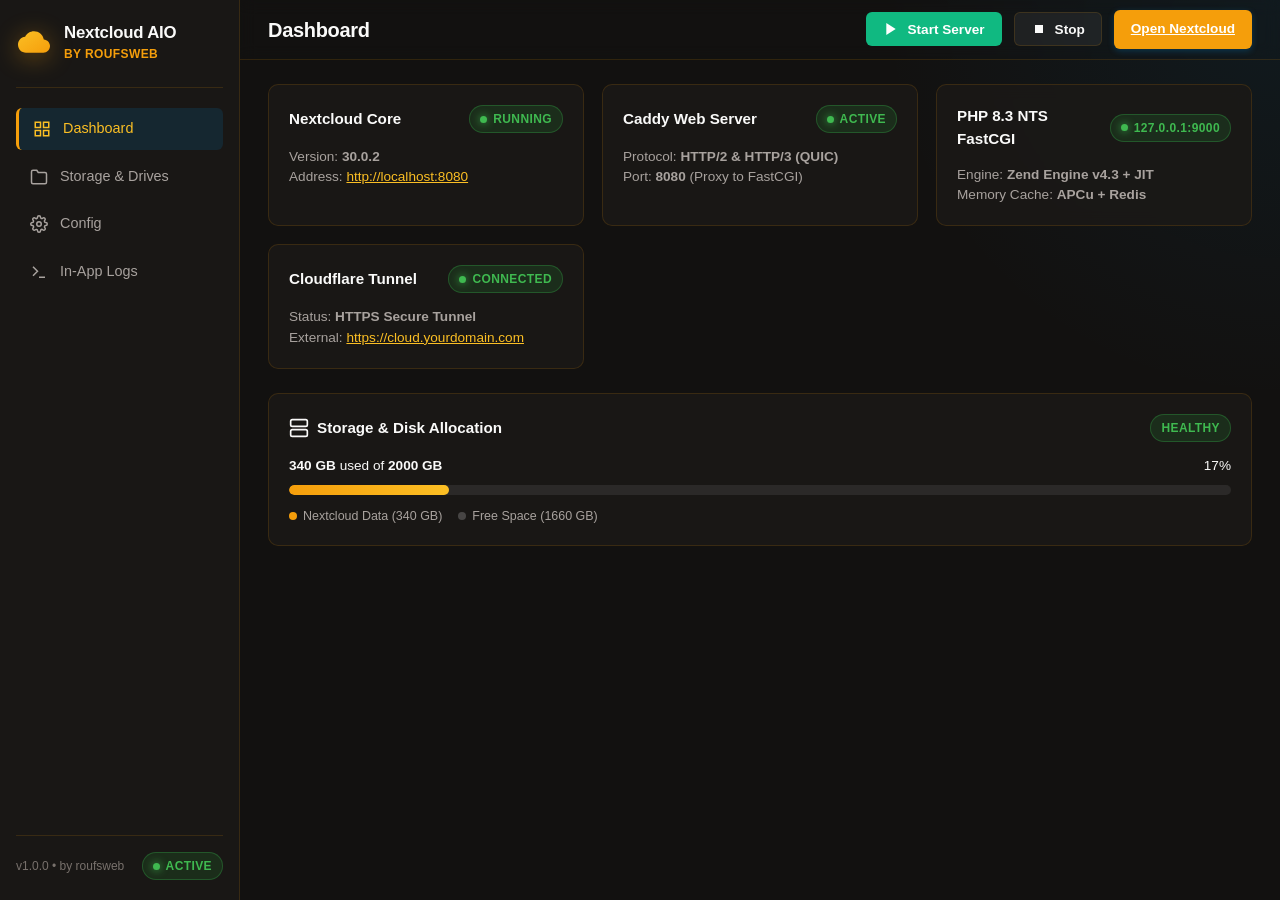
==== ui/index.html @ 02281dc7 "feat(ui): implement warm amber theme, pure cloud splash with 'by roufsweb' branding, and streamlined" ====
<!DOCTYPE html>
<html lang="en">
<head>
  <meta charset="UTF-8">
  <meta name="viewport" content="width=device-width, initial-scale=1.0">
  <title>Nextcloud Server for Windows (All-In-One)</title>
  <link rel="stylesheet" href="css/app.css">
  <link rel="stylesheet" href="css/components.css">
</head>
<body>
  <div class="app-layout">
    <!-- Sidebar Navigation -->
    <aside class="sidebar">
      <div class="brand">
        <div class="brand-icon">
          <svg viewBox="0 0 24 24" fill="none" style="width:32px; height:32px;">
            <defs>
              <linearGradient id="brandCloudGrad" x1="0%" y1="0%" x2="100%" y2="100%">
                <stop offset="0%" stop-color="#fbbf24" />
                <stop offset="100%" stop-color="#f59e0b" />
              </linearGradient>
            </defs>
            <path d="M19.35 10.04C18.67 6.59 15.64 4 12 4 9.11 4 6.6 5.64 5.35 8.04 2.34 8.36 0 10.91 0 14c0 3.31 2.69 6 6 6h13c2.76 0 5-2.24 5-5 0-2.64-2.05-4.78-4.65-4.96z" fill="url(#brandCloudGrad)"/>
          </svg>
        </div>
        <div>
          <div class="brand-title">Nextcloud AIO</div>
          <div class="brand-subtitle" style="font-size:0.75rem; color:var(--accent-amber); font-weight:600; letter-spacing:0.4px;">by roufsweb</div>
        </div>
      </div>

      <ul class="nav-menu">
        <li>
          <a href="#" class="nav-item active" data-view="view-dashboard">
            <svg viewBox="0 0 24 24"><rect x="3" y="3" width="7" height="7"></rect><rect x="14" y="3" width="7" height="7"></rect><rect x="14" y="14" width="7" height="7"></rect><rect x="3" y="14" width="7" height="7"></rect></svg>
            <span>Dashboard</span>
          </a>
        </li>
        <li>
          <a href="#" class="nav-item" data-view="view-storage">
            <svg viewBox="0 0 24 24"><path d="M22 19a2 2 0 0 1-2 2H4a2 2 0 0 1-2-2V5a2 2 0 0 1 2-2h5l2 3h9a2 2 0 0 1 2 2z"></path></svg>
            <span>Storage & Drives</span>
          </a>
        </li>
        <li>
          <a href="#" class="nav-item" data-view="view-config">
            <svg viewBox="0 0 24 24" fill="none" stroke="currentColor" stroke-width="2"><circle cx="12" cy="12" r="3"></circle><path d="M19.4 15a1.65 1.65 0 0 0 .33 1.82l.06.06a2 2 0 0 1 0 2.83 2 2 0 0 1-2.83 0l-.06-.06a1.65 1.65 0 0 0-1.82-.33 1.65 1.65 0 0 0-1 1.51V21a2 2 0 0 1-2 2 2 2 0 0 1-2-2v-.09A1.65 1.65 0 0 0 9 19.4a1.65 1.65 0 0 0-1.82.33l-.06.06a2 2 0 0 1-2.83 0 2 2 0 0 1 0-2.83l.06-.06a1.65 1.65 0 0 0 .33-1.82 1.65 1.65 0 0 0-1.51-1H3a2 2 0 0 1-2-2 2 2 0 0 1 2-2h.09A1.65 1.65 0 0 0 4.6 9a1.65 1.65 0 0 0-.33-1.82l-.06-.06a2 2 0 0 1 0-2.83 2 2 0 0 1 2.83 0l.06.06a1.65 1.65 0 0 0 1.82.33H9a1.65 1.65 0 0 0 1-1.51V3a2 2 0 0 1 2-2 2 2 0 0 1 2 2v.09a1.65 1.65 0 0 0 1 1.51 1.65 1.65 0 0 0 1.82-.33l.06-.06a2 2 0 0 1 2.83 0 2 2 0 0 1 0 2.83l-.06.06a1.65 1.65 0 0 0-.33 1.82V9a1.65 1.65 0 0 0 1.51 1H21a2 2 0 0 1 2 2 2 2 0 0 1-2 2h-.09a1.65 1.65 0 0 0-1.51 1z"></path></svg>
            <span>Config</span>
          </a>
        </li>
        <li>
          <a href="#" class="nav-item" data-view="view-logs">
            <svg viewBox="0 0 24 24"><polyline points="4 17 10 11 4 5"></polyline><line x1="12" y1="19" x2="20" y2="19"></line></svg>
            <span>In-App Logs</span>
          </a>
        </li>
      </ul>

      <div class="sidebar-footer">
        <span>v1.0.0 • by roufsweb</span>
        <span class="status-pill online"><span class="status-dot"></span> Active</span>
      </div>
    </aside>

    <!-- Main Content Area -->
    <main class="main-content">
      <!-- Top Bar -->
      <header class="top-bar">
        <h1 class="view-title" id="current-view-title">Dashboard</h1>
        <div class="top-actions">
          <button class="btn btn-success" id="btn-start-services">
            <svg width="16" height="16" viewBox="0 0 24 24" fill="currentColor"><polygon points="5 3 19 12 5 21 5 3"></polygon></svg>
            Start Server
          </button>
          <button class="btn btn-secondary" id="btn-stop-services">
            <svg width="16" height="16" viewBox="0 0 24 24" fill="currentColor"><rect x="6" y="6" width="12" height="12"></rect></svg>
            Stop
          </button>
          <a href="http://localhost:8080" target="_blank" class="btn btn-primary">
            Open Nextcloud
          </a>
        </div>
      </header>

      <!-- View: Dashboard -->
      <section class="tab-content active" id="view-dashboard">
        <div class="grid-cards">
          <!-- Nextcloud Core -->
          <div class="card">
            <div class="card-header">
              <div class="card-title">Nextcloud Core</div>
              <span class="status-pill online"><span class="status-dot"></span> Running</span>
            </div>
            <div style="font-size:0.85rem; color:var(--text-secondary)">
              <p>Version: <strong>30.0.2</strong></p>
              <p>Address: <a href="http://localhost:8080" target="_blank" style="color:var(--accent-cyan)">http://localhost:8080</a></p>
            </div>
          </div>

          <!-- Web Server Caddy -->
          <div class="card">
            <div class="card-header">
              <div class="card-title">Caddy Web Server</div>
              <span class="status-pill online"><span class="status-dot"></span> Active</span>
            </div>
            <div style="font-size:0.85rem; color:var(--text-secondary)">
              <p>Protocol: <strong>HTTP/2 & HTTP/3 (QUIC)</strong></p>
              <p>Port: <strong>8080</strong> (Proxy to FastCGI)</p>
            </div>
          </div>

          <!-- PHP Runtime -->
          <div class="card">
            <div class="card-header">
              <div class="card-title">PHP 8.3 NTS FastCGI</div>
              <span class="status-pill online"><span class="status-dot"></span> 127.0.0.1:9000</span>
            </div>
            <div style="font-size:0.85rem; color:var(--text-secondary)">
              <p>Engine: <strong>Zend Engine v4.3 + JIT</strong></p>
              <p>Memory Cache: <strong>APCu + Redis</strong></p>
            </div>
          </div>

          <!-- Cloudflare Tunnel -->
          <div class="card">
            <div class="card-header">
              <div class="card-title">Cloudflare Tunnel</div>
              <span class="status-pill online"><span class="status-dot"></span> Connected</span>
            </div>
            <div style="font-size:0.85rem; color:var(--text-secondary)">
              <p>Status: <strong>HTTPS Secure Tunnel</strong></p>
              <p>External: <a href="#" id="lbl-tunnel-url" target="_blank" style="color:var(--accent-cyan)">https://cloud.yourdomain.com</a></p>
            </div>
          </div>
        </div>

        <!-- In-Dashboard Storage Gauge Container -->
        <div id="storage-gauge-root"></div>
      </section>

      <!-- View: Storage & External Drives -->
      <section class="tab-content" id="view-storage">
        <!-- Nextcloud Data Root Directory Card -->
        <div class="card" style="margin-bottom: 24px;">
          <div class="card-header">
            <div class="card-title">
              <svg width="20" height="20" viewBox="0 0 24 24" fill="none" stroke="currentColor" stroke-width="2"><path d="M22 19a2 2 0 0 1-2 2H4a2 2 0 0 1-2-2V5a2 2 0 0 1 2-2h5l2 3h9a2 2 0 0 1 2 2z"></path></svg>
              Nextcloud Data Root Directory
            </div>
            <button class="btn btn-secondary btn-sm" id="btn-change-dataroot">Select Folder</button>
          </div>
          <div style="display:flex; align-items:center; justify-content:space-between;">
            <div>
              <p style="font-size:0.85rem; color:var(--text-secondary);">All internal cloud user files and database stores reside here:</p>
              <code id="lbl-data-dir" style="font-size:0.95rem; color:var(--accent-cyan); display:block; margin-top:4px;">C:\NextcloudAIO\data</code>
            </div>
            <span class="badge-permission">✓ Full NTFS Permissions Granted</span>
          </div>
        </div>

        <!-- Add Drive On Demand Card -->
        <div class="card">
          <div class="card-header">
            <div class="card-title">
              <svg width="20" height="20" viewBox="0 0 24 24" fill="none" stroke="currentColor" stroke-width="2"><circle cx="12" cy="12" r="10"></circle><line x1="12" y1="8" x2="12" y2="16"></line><line x1="8" y1="12" x2="16" y2="12"></line></svg>
              Add Drive on Demand (External Storage with Full Permissions)
            </div>
          </div>
          <form id="form-add-drive">
            <div style="display:grid; grid-template-columns: 2fr 1fr auto; gap:12px; align-items:flex-end;">
              <div class="form-group" style="margin-bottom:0;">
                <label class="form-label" for="input-drive-path">Drive Letter / Directory Path</label>
                <input type="text" class="form-input" id="input-drive-path" placeholder="e.g. D:\ or E:\MyStorage" required>
                <div class="form-help">Automatically executes Windows NTFS ACL grant (*S-1-1-0) for full read/write/delete.</div>
              </div>
              <div class="form-group" style="margin-bottom:0;">
                <label class="form-label" for="input-drive-name">Display Name in Nextcloud</label>
                <input type="text" class="form-input" id="input-drive-name" placeholder="e.g. Media Drive">
              </div>
              <button type="submit" class="btn btn-primary" style="height:42px;">
                Grant Full Access & Mount
              </button>
            </div>
          </form>

          <h3 style="font-size:0.95rem; margin-top:28px; margin-bottom:12px; font-weight:600;">Active Connected Drives</h3>
          <div class="drive-list" id="drive-list-container">
            <!-- Driven dynamically populated by app.js -->
          </div>
        </div>
      </section>

      <!-- View: Config (Unified Settings & Networking) -->
      <section class="tab-content" id="view-config">
        <!-- Cloudflare Tunnel Configuration -->
        <div class="card" style="margin-bottom: 20px;">
          <div class="card-header">
            <div class="card-title">
              <svg width="20" height="20" viewBox="0 0 24 24" fill="none" stroke="currentColor" stroke-width="2"><path d="M10 13a5 5 0 0 0 7.54.54l3-3a5 5 0 0 0-7.07-7.07l-1.72 1.71"></path><path d="M14 11a5 5 0 0 0-7.54-.54l-3 3a5 5 0 0 0 7.07 7.07l1.71-1.71"></path></svg>
              Set up your Cloudflare Token
            </div>
            <span class="status-pill online" id="pill-tunnel-status"><span class="status-dot"></span> Ready</span>
          </div>
          <form id="form-save-tunnel">
            <div class="form-group">
              <label class="form-label" for="input-tunnel-token">Cloudflare Tunnel Token</label>
              <textarea class="form-input" id="input-tunnel-token" rows="2" placeholder="Paste your Cloudflare Tunnel token here (eyJh...)"></textarea>
              <div class="form-help">Securely connects Nextcloud to your domain over HTTPS worldwide with zero router port forwarding.</div>
            </div>
            <div style="display:flex; justify-content:space-between; align-items:center;">
              <button type="submit" class="btn btn-primary">Connect Cloudflare Tunnel</button>
              <span id="lbl-tunnel-active-url" style="font-size:0.85rem; color:var(--accent-amber); font-weight:600;"></span>
            </div>
          </form>
        </div>

        <div style="display:grid; grid-template-columns: 1fr 1fr; gap:20px; margin-bottom:20px;">
          <!-- Network & Port Settings -->
          <div class="card">
            <div class="card-header">
              <div class="card-title">
                <svg width="18" height="18" viewBox="0 0 24 24" fill="none" stroke="currentColor" stroke-width="2"><circle cx="12" cy="12" r="10"></circle><polyline points="12 6 12 12 16 14"></polyline></svg>
                Server Web Port
              </div>
            </div>
            <form id="form-change-port">
              <div class="form-group">
                <label class="form-label" for="input-server-port">HTTP Web Port</label>
                <div style="display:flex; gap:10px;">
                  <input type="number" class="form-input" id="input-server-port" value="8080" min="80" max="65535" required>
                  <button type="submit" class="btn btn-secondary">Apply</button>
                </div>
                <div class="form-help">Default: 8080 (or 80 with Administrator permissions).</div>
              </div>
            </form>
          </div>

          <!-- Nextcloud Data Root Directory -->
          <div class="card">
            <div class="card-header">
              <div class="card-title">
                <svg width="18" height="18" viewBox="0 0 24 24" fill="none" stroke="currentColor" stroke-width="2"><path d="M22 19a2 2 0 0 1-2 2H4a2 2 0 0 1-2-2V5a2 2 0 0 1 2-2h5l2 3h9a2 2 0 0 1 2 2z"></path></svg>
                Nextcloud Data Directory
              </div>
            </div>
            <div>
              <code id="lbl-data-dir" style="font-size:0.88rem; color:var(--accent-amber); display:block; margin-bottom:8px;">C:\NextcloudAIO\data</code>
              <button class="btn btn-secondary btn-sm" id="btn-change-dataroot">Select Folder</button>
              <div class="form-help" style="margin-top:6px;">Windows universal NTFS ACLs (*S-1-1-0) are applied automatically.</div>
            </div>
          </div>
        </div>

        <!-- Trusted Domains Management -->
        <div class="card" style="margin-bottom: 20px;">
          <div class="card-header">
            <div class="card-title">
              <svg width="18" height="18" viewBox="0 0 24 24" fill="none" stroke="currentColor" stroke-width="2"><circle cx="12" cy="12" r="10"></circle><line x1="2" y1="12" x2="22" y2="12"></line><path d="M12 2a15.3 15.3 0 0 1 4 10 15.3 15.3 0 0 1-4 10 15.3 15.3 0 0 1-4-10 15.3 15.3 0 0 1 4-10z"></path></svg>
              Trusted Domains
            </div>
            <span style="font-size:0.75rem; color:var(--text-muted);">localhost & 127.0.0.1 active by default</span>
          </div>
          <form id="form-add-domain" style="margin-bottom: 12px;">
            <div style="display:flex; gap:10px;">
              <input type="text" class="form-input" id="input-new-domain" placeholder="e.g. cloud.mydomain.com or my-pc.local" required>
              <button type="submit" class="btn btn-primary">Add Domain</button>
            </div>
            <div class="form-help">Only add custom or external domains. Localhost addresses are handled silently without UI clutter.</div>
          </form>
          <div id="trusted-domains-list" style="display:flex; flex-wrap:wrap; gap:8px;">
            <!-- Populated dynamically by app.js -->
          </div>
        </div>

        <!-- Administrator Password -->
        <div class="card">
          <div class="card-header">
            <div class="card-title">
              <svg width="18" height="18" viewBox="0 0 24 24" fill="none" stroke="currentColor" stroke-width="2"><rect x="3" y="11" width="18" height="11" rx="2" ry="2"></rect><path d="M7 11V7a5 5 0 0 1 10 0v4"></path></svg>
              Administrator Password
            </div>
            <span class="badge-permission">User: <strong id="lbl-admin-username">admin</strong></span>
          </div>
          <form id="form-update-admin">
            <div style="display:flex; gap:10px; align-items:flex-end;">
              <div class="form-group" style="margin-bottom:0; flex:1;">
                <label class="form-label" for="input-admin-password">New Password</label>
                <input type="password" class="form-input" id="input-admin-password" placeholder="Enter new password (min. 8 characters)" required>
              </div>
              <button type="submit" class="btn btn-secondary">Update Password</button>
            </div>
          </form>
        </div>
      </section>

      <!-- View: In-App Logs -->
      <section class="tab-content" id="view-logs" style="height: calc(100vh - var(--header-height)); padding-bottom: 24px;">
        <div id="log-viewer-root" style="height: 100%;"></div>
      </section>
    </main>
  </div>

  <!-- Fluid Warm Splash / Loading Screen -->
  <div id="splash-screen" class="splash-screen">
    <div class="splash-center">
      <div class="splash-logo-container" id="splash-logo-container">
        <div class="splash-glow"></div>
        <svg class="splash-cloud-svg" viewBox="0 0 24 24" fill="none">
          <defs>
            <linearGradient id="splashCloudGrad" x1="0%" y1="0%" x2="100%" y2="100%">
              <stop offset="0%" stop-color="#fbbf24" />
              <stop offset="100%" stop-color="#f59e0b" />
            </linearGradient>
          </defs>
          <path d="M19.35 10.04C18.67 6.59 15.64 4 12 4 9.11 4 6.6 5.64 5.35 8.04 2.34 8.36 0 10.91 0 14c0 3.31 2.69 6 6 6h13c2.76 0 5-2.24 5-5 0-2.64-2.05-4.78-4.65-4.96z" fill="url(#splashCloudGrad)"/>
        </svg>
      </div>
      <div class="splash-meta" id="splash-meta">
        <div class="splash-title">Nextcloud AIO</div>
        <div class="splash-branding">by roufsweb</div>
        <div class="splash-progress-track">
          <div class="splash-progress-bar"></div>
        </div>
        <div class="splash-status-text" id="splash-status-text">Starting server supervisor...</div>
      </div>
    </div>
  </div>

  <script type="module" src="js/app.js"></script>
</body>
</html>
---- ui/css/app.css ----
:root {
  --bg-primary: #121110;
  --bg-secondary: #191715;
  --bg-card: rgba(28, 25, 23, 0.85);
  --bg-card-hover: rgba(41, 37, 36, 0.95);
  --border-color: rgba(245, 158, 11, 0.14);
  --border-focus: #f59e0b;
  
  --text-primary: #fafaf9;
  --text-secondary: #a8a29e;
  --text-muted: #78716c;
  
  --accent-amber: #f59e0b;
  --accent-amber-hover: #d97706;
  --accent-gold: #fbbf24;
  --accent-glow: rgba(245, 158, 11, 0.35);

  --accent-blue: #f59e0b;
  --accent-blue-hover: #d97706;
  --accent-cyan: #fbbf24;
  
  --status-green: #10b981;
  --status-green-glow: rgba(16, 185, 129, 0.3);
  --status-red: #ef4444;
  --status-yellow: #f59e0b;

  --sidebar-width: 240px;
  --header-height: 60px;
  --radius-sm: 6px;
  --radius-md: 10px;
  --radius-lg: 14px;
}

* {
  box-sizing: border-box;
  margin: 0;
  padding: 0;
}

body {
  font-family: -apple-system, BlinkMacSystemFont, "Segoe UI", Roboto, "Helvetica Neue", Arial, sans-serif;
  background-color: var(--bg-primary);
  color: var(--text-primary);
  line-height: 1.5;
  height: 100vh;
  display: flex;
  overflow: hidden;
  user-select: none;
}

/* App Shell Layout */
.app-layout {
  display: flex;
  width: 100vw;
  height: 100vh;
}

/* Sidebar Navigation */
.sidebar {
  width: var(--sidebar-width);
  background: var(--bg-secondary);
  border-right: 1px solid var(--border-color);
  display: flex;
  flex-direction: column;
  padding: 20px 16px;
  backdrop-filter: blur(12px);
}

.brand {
  display: flex;
  align-items: center;
  gap: 12px;
  padding-bottom: 24px;
  border-bottom: 1px solid var(--border-color);
  margin-bottom: 20px;
}

.brand-icon {
  width: 36px;
  height: 36px;
  background: transparent;
  display: flex;
  align-items: center;
  justify-content: center;
}

.brand-icon svg {
  width: 32px;
  height: 32px;
  filter: drop-shadow(0 4px 12px rgba(245, 158, 11, 0.4));
}

.brand-title {
  font-size: 1.05rem;
  font-weight: 700;
  letter-spacing: -0.2px;
  color: var(--text-primary);
}

.brand-subtitle {
  font-size: 0.72rem;
  color: var(--text-muted);
  text-transform: uppercase;
  letter-spacing: 0.8px;
}

.nav-menu {
  list-style: none;
  display: flex;
  flex-direction: column;
  gap: 6px;
  flex: 1;
}

.nav-item {
  display: flex;
  align-items: center;
  gap: 12px;
  padding: 10px 14px;
  border-radius: var(--radius-sm);
  color: var(--text-secondary);
  text-decoration: none;
  font-size: 0.9rem;
  font-weight: 500;
  cursor: pointer;
  transition: all 0.2s ease;
}

.nav-item:hover {
  background: rgba(255, 255, 255, 0.05);
  color: var(--text-primary);
}

.nav-item.active {
  background: rgba(0, 130, 201, 0.15);
  color: var(--accent-cyan);
  border-left: 3px solid var(--accent-blue);
}

.nav-item svg {
  width: 18px;
  height: 18px;
  stroke: currentColor;
  stroke-width: 2;
  fill: none;
}

.sidebar-footer {
  padding-top: 16px;
  border-top: 1px solid var(--border-color);
  font-size: 0.75rem;
  color: var(--text-muted);
  display: flex;
  align-items: center;
  justify-content: space-between;
}

/* Main Content Area */
.main-content {
  flex: 1;
  display: flex;
  flex-direction: column;
  overflow: hidden;
  background: radial-gradient(circle at top right, rgba(0, 130, 201, 0.08), transparent 400px);
}

/* Top App Bar */
.top-bar {
  height: var(--header-height);
  padding: 0 28px;
  border-bottom: 1px solid var(--border-color);
  display: flex;
  align-items: center;
  justify-content: space-between;
  backdrop-filter: blur(8px);
}

.view-title {
  font-size: 1.25rem;
  font-weight: 600;
  letter-spacing: -0.3px;
}

.top-actions {
  display: flex;
  align-items: center;
  gap: 12px;
}

/* Primary Action Buttons */
.btn {
  display: inline-flex;
  align-items: center;
  gap: 8px;
  padding: 8px 16px;
  border-radius: var(--radius-sm);
  font-size: 0.85rem;
  font-weight: 600;
  cursor: pointer;
  border: 1px solid transparent;
  transition: all 0.2s ease;
}

.btn-primary {
  background: var(--accent-blue);
  color: #fff;
  box-shadow: 0 2px 6px rgba(0, 130, 201, 0.3);
}

.btn-primary:hover {
  background: var(--accent-blue-hover);
}

.btn-success {
  background: var(--status-green);
  color: #fff;
}

.btn-success:hover {
  filter: brightness(1.1);
}

.btn-danger {
  background: var(--status-red);
  color: #fff;
}

.btn-secondary {
  background: rgba(255, 255, 255, 0.06);
  color: var(--text-primary);
  border-color: var(--border-color);
}

.btn-secondary:hover {
  background: rgba(255, 255, 255, 0.1);
}

.btn-sm {
  padding: 5px 10px;
  font-size: 0.78rem;
}

/* View Containers */
.tab-content {
  flex: 1;
  overflow-y: auto;
  padding: 24px 28px;
  display: none;
}

.tab-content.active {
  display: block;
}

/* Scrollbars */
::-webkit-scrollbar {
  width: 6px;
  height: 6px;
}
::-webkit-scrollbar-track {
  background: transparent;
}
::-webkit-scrollbar-thumb {
  background: rgba(255, 255, 255, 0.15);
  border-radius: 4px;
}
::-webkit-scrollbar-thumb:hover {
  background: rgba(255, 255, 255, 0.25);
}
---- ui/css/components.css ----
/* Component Styles */

/* Grid Layouts */
.grid-cards {
  display: grid;
  grid-template-columns: repeat(auto-fit, minmax(280px, 1fr));
  gap: 18px;
  margin-bottom: 24px;
}

/* Glassmorphism Card */
.card {
  background: var(--bg-card);
  border: 1px solid var(--border-color);
  border-radius: var(--radius-md);
  padding: 20px;
  backdrop-filter: blur(8px);
  transition: transform 0.2s ease, border-color 0.2s ease;
}

.card:hover {
  border-color: rgba(255, 255, 255, 0.2);
}

.card-header {
  display: flex;
  align-items: center;
  justify-content: space-between;
  margin-bottom: 14px;
}

.card-title {
  font-size: 0.95rem;
  font-weight: 600;
  color: var(--text-primary);
  display: flex;
  align-items: center;
  gap: 8px;
}

/* Status Indicators */
.status-pill {
  display: inline-flex;
  align-items: center;
  gap: 6px;
  padding: 4px 10px;
  border-radius: 20px;
  font-size: 0.75rem;
  font-weight: 600;
  text-transform: uppercase;
  letter-spacing: 0.4px;
}

.status-pill.online {
  background: rgba(35, 134, 54, 0.2);
  color: #3fb950;
  border: 1px solid rgba(59, 185, 80, 0.3);
}

.status-pill.offline {
  background: rgba(218, 54, 51, 0.2);
  color: #f85149;
  border: 1px solid rgba(248, 81, 73, 0.3);
}

.status-dot {
  width: 7px;
  height: 7px;
  border-radius: 50%;
  background: currentColor;
}

.status-pill.online .status-dot {
  box-shadow: 0 0 8px #3fb950;
  animation: pulse 2s infinite;
}

@keyframes pulse {
  0% { transform: scale(0.95); opacity: 0.8; }
  50% { transform: scale(1.15); opacity: 1; }
  100% { transform: scale(0.95); opacity: 0.8; }
}

/* Storage Bar Component */
.storage-overview {
  margin-top: 10px;
}

.storage-metrics {
  display: flex;
  justify-content: space-between;
  font-size: 0.85rem;
  margin-bottom: 8px;
}

.storage-bar-track {
  width: 100%;
  height: 10px;
  background: rgba(255, 255, 255, 0.08);
  border-radius: 6px;
  overflow: hidden;
  position: relative;
}

.storage-bar-fill {
  height: 100%;
  background: linear-gradient(90deg, var(--accent-blue), var(--accent-cyan));
  border-radius: 6px;
  transition: width 0.4s ease;
}

.storage-legend {
  display: flex;
  gap: 16px;
  margin-top: 12px;
  font-size: 0.78rem;
  color: var(--text-secondary);
}

.legend-item {
  display: flex;
  align-items: center;
  gap: 6px;
}

.legend-dot {
  width: 8px;
  height: 8px;
  border-radius: 50%;
}

/* External Drive List */
.drive-list {
  display: flex;
  flex-direction: column;
  gap: 12px;
  margin-top: 16px;
}

.drive-card {
  display: flex;
  align-items: center;
  justify-content: space-between;
  padding: 14px 18px;
  background: rgba(255, 255, 255, 0.03);
  border: 1px solid var(--border-color);
  border-radius: var(--radius-sm);
  transition: background 0.2s;
}

.drive-card:hover {
  background: rgba(255, 255, 255, 0.06);
}

.drive-info {
  display: flex;
  align-items: center;
  gap: 14px;
}

.drive-icon {
  width: 36px;
  height: 36px;
  background: rgba(0, 130, 201, 0.12);
  color: var(--accent-cyan);
  border-radius: var(--radius-sm);
  display: flex;
  align-items: center;
  justify-content: center;
}

.drive-name {
  font-size: 0.92rem;
  font-weight: 600;
}

.drive-path {
  font-size: 0.78rem;
  color: var(--text-muted);
  font-family: ui-monospace, SFMono-Regular, Consolas, monospace;
}

.badge-permission {
  display: inline-flex;
  align-items: center;
  gap: 4px;
  padding: 3px 8px;
  background: rgba(35, 134, 54, 0.15);
  color: #3fb950;
  border-radius: 4px;
  font-size: 0.72rem;
  font-weight: 600;
}

/* Form Controls & Inputs */
.form-group {
  margin-bottom: 16px;
}

.form-label {
  display: block;
  font-size: 0.82rem;
  font-weight: 600;
  color: var(--text-secondary);
  margin-bottom: 6px;
}

.form-input {
  width: 100%;
  padding: 10px 14px;
  background: rgba(0, 0, 0, 0.3);
  border: 1px solid var(--border-color);
  border-radius: var(--radius-sm);
  color: var(--text-primary);
  font-size: 0.88rem;
  outline: none;
  transition: border-color 0.2s ease;
}

.form-input:focus {
  border-color: var(--border-focus);
  box-shadow: 0 0 0 2px rgba(0, 130, 201, 0.2);
}

.form-help {
  font-size: 0.75rem;
  color: var(--text-muted);
  margin-top: 4px;
}

/* In-App Log Viewer */
.log-viewer-container {
  display: flex;
  flex-direction: column;
  height: 100%;
  background: #090d13;
  border: 1px solid var(--border-color);
  border-radius: var(--radius-md);
  overflow: hidden;
}

.log-toolbar {
  padding: 10px 16px;
  background: rgba(255, 255, 255, 0.02);
  border-bottom: 1px solid var(--border-color);
  display: flex;
  align-items: center;
  justify-content: space-between;
}

.log-filters {
  display: flex;
  gap: 8px;
}

.log-filter-btn {
  padding: 4px 10px;
  background: transparent;
  border: 1px solid var(--border-color);
  color: var(--text-secondary);
  border-radius: var(--radius-sm);
  font-size: 0.75rem;
  cursor: pointer;
}

.log-filter-btn.active {
  background: var(--accent-blue);
  color: #fff;
  border-color: var(--accent-blue);
}

.log-console {
  flex: 1;
  padding: 14px 16px;
  overflow-y: auto;
  font-family: ui-monospace, SFMono-Regular, Menlo, Monaco, Consolas, monospace;
  font-size: 0.8rem;
  line-height: 1.6;
  color: #c9d1d9;
  background: #06090e;
}

.log-line {
  display: flex;
  gap: 12px;
  word-break: break-all;
}

.log-time {
  color: var(--text-muted);
  user-select: none;
}

.log-tag {
  font-weight: 600;
  padding: 0 4px;
  border-radius: 3px;
  user-select: none;
}

.log-tag.tag-caddy { color: #58a6ff; }
.log-tag.tag-php { color: #79c0ff; }
.log-tag.tag-core { color: #56d364; }
.log-tag.tag-tunnel { color: #e3b341; }
.log-tag.tag-error { color: #ff7b72; background: rgba(255, 123, 114, 0.15); }

/* Fluid Warm Splash / Loading Screen */
.splash-screen {
  position: fixed;
  top: 0;
  left: 0;
  width: 100vw;
  height: 100vh;
  background: radial-gradient(circle at center, #1c1917 0%, #0c0a09 100%);
  display: flex;
  align-items: center;
  justify-content: center;
  z-index: 9999;
  transition: opacity 0.5s cubic-bezier(0.16, 1, 0.3, 1);
  overflow: hidden;
}

.splash-center {
  display: flex;
  flex-direction: column;
  align-items: center;
  justify-content: center;
  text-align: center;
  position: relative;
}

.splash-logo-container {
  position: relative;
  width: 130px;
  height: 130px;
  margin-bottom: 16px;
  display: flex;
  align-items: center;
  justify-content: center;
  transition: transform 0.85s cubic-bezier(0.16, 1, 0.3, 1), opacity 0.4s ease;
  will-change: transform;
}

.splash-glow {
  position: absolute;
  width: 160px;
  height: 160px;
  border-radius: 50%;
  background: radial-gradient(circle, rgba(245, 158, 11, 0.35) 0%, rgba(217, 119, 6, 0.1) 60%, transparent 80%);
  filter: blur(24px);
  animation: splashPulse 2.4s ease-in-out infinite;
}

@keyframes splashPulse {
  0%, 100% { transform: scale(0.95); opacity: 0.6; }
  50% { transform: scale(1.15); opacity: 1; }
}

.splash-cloud-svg {
  width: 110px;
  height: 110px;
  position: relative;
  z-index: 2;
  filter: drop-shadow(0 10px 28px rgba(245, 158, 11, 0.45));
}

.splash-meta {
  transition: opacity 0.35s ease, transform 0.35s ease;
}

.splash-title {
  font-size: 1.75rem;
  font-weight: 800;
  letter-spacing: -0.5px;
  background: linear-gradient(135deg, #ffffff 40%, var(--accent-gold));
  -webkit-background-clip: text;
  -webkit-text-fill-color: transparent;
  margin-bottom: 2px;
}

.splash-branding {
  font-size: 0.82rem;
  color: var(--accent-amber);
  font-weight: 600;
  letter-spacing: 0.6px;
  margin-bottom: 20px;
}

.splash-progress-track {
  width: 200px;
  height: 4px;
  background: rgba(255, 255, 255, 0.08);
  border-radius: 4px;
  overflow: hidden;
  margin: 0 auto 10px;
  position: relative;
}

.splash-progress-bar {
  position: absolute;
  top: 0;
  left: 0;
  height: 100%;
  width: 40%;
  background: linear-gradient(90deg, var(--accent-amber), var(--accent-gold));
  border-radius: 4px;
  animation: splashIndeterminate 1.5s cubic-bezier(0.65, 0, 0.35, 1) infinite;
}

@keyframes splashIndeterminate {
  0% { left: -40%; width: 40%; }
  50% { left: 40%; width: 60%; }
  100% { left: 100%; width: 40%; }
}

.splash-status-text {
  font-size: 0.78rem;
  color: var(--text-muted);
  letter-spacing: 0.2px;
}

/* Leaving State for Smooth Transition */
.splash-screen.splash-leaving {
  opacity: 0;
  pointer-events: none;
}

.splash-screen.splash-leaving .splash-meta {
  opacity: 0;
  transform: translateY(14px);
}
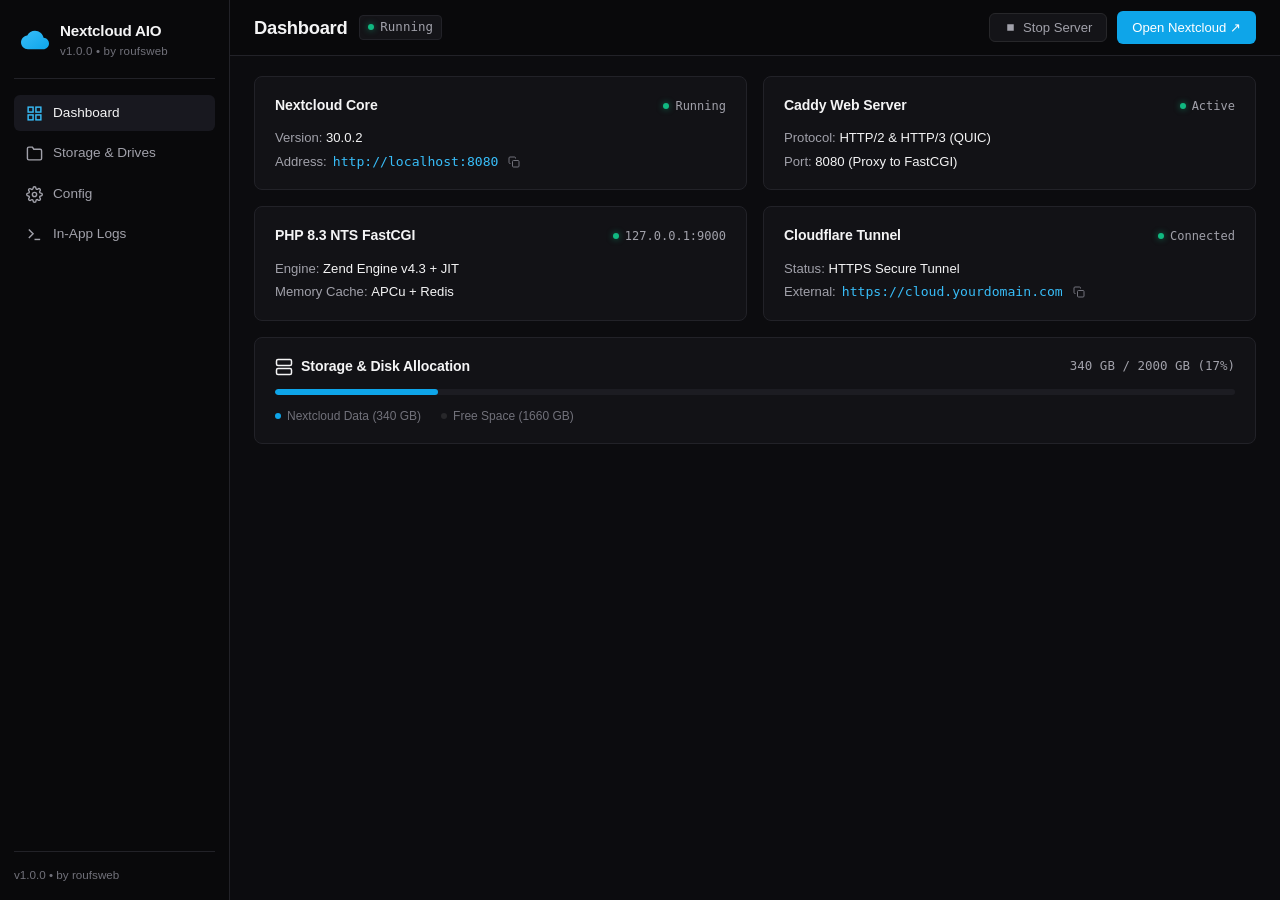
==== commit daf7e796: "feat(ui): overhaul desktop manager with Zinc & Sky developer theme - Implement Zinc 950 (#09090B) an" ====
--- a/ui/index.html
+++ b/ui/index.html
@@ -13,11 +13,11 @@
     <aside class="sidebar">
       <div class="brand">
         <div class="brand-icon">
-          <svg viewBox="0 0 24 24" fill="none" style="width:32px; height:32px;">
+          <svg viewBox="0 0 24 24" fill="none">
             <defs>
               <linearGradient id="brandCloudGrad" x1="0%" y1="0%" x2="100%" y2="100%">
-                <stop offset="0%" stop-color="#fbbf24" />
-                <stop offset="100%" stop-color="#f59e0b" />
+                <stop offset="0%" stop-color="#38BDF8" />
+                <stop offset="100%" stop-color="#0EA5E9" />
               </linearGradient>
             </defs>
             <path d="M19.35 10.04C18.67 6.59 15.64 4 12 4 9.11 4 6.6 5.64 5.35 8.04 2.34 8.36 0 10.91 0 14c0 3.31 2.69 6 6 6h13c2.76 0 5-2.24 5-5 0-2.64-2.05-4.78-4.65-4.96z" fill="url(#brandCloudGrad)"/>
@@ -25,7 +25,7 @@
         </div>
         <div>
           <div class="brand-title">Nextcloud AIO</div>
-          <div class="brand-subtitle" style="font-size:0.75rem; color:var(--accent-amber); font-weight:600; letter-spacing:0.4px;">by roufsweb</div>
+          <div class="brand-subtitle">v1.0.0 • by roufsweb</div>
         </div>
       </div>
 
@@ -58,42 +58,61 @@
 
       <div class="sidebar-footer">
         <span>v1.0.0 • by roufsweb</span>
-        <span class="status-pill online"><span class="status-dot"></span> Active</span>
       </div>
     </aside>
 
     <!-- Main Content Area -->
     <main class="main-content">
-      <!-- Top Bar -->
+      <!-- Top App Bar -->
       <header class="top-bar">
-        <h1 class="view-title" id="current-view-title">Dashboard</h1>
+        <div class="header-left">
+          <h1 class="view-title" id="current-view-title">Dashboard</h1>
+          <span id="header-status-indicator" class="header-status">
+            <span class="status-dot dot-running" id="header-status-dot"></span>
+            <span id="header-status-text">Running</span>
+          </span>
+        </div>
         <div class="top-actions">
-          <button class="btn btn-success" id="btn-start-services">
-            <svg width="16" height="16" viewBox="0 0 24 24" fill="currentColor"><polygon points="5 3 19 12 5 21 5 3"></polygon></svg>
-            Start Server
+          <!-- State-aware Server Toggle Control -->
+          <button class="btn btn-destructive-outline" id="btn-toggle-server">
+            <svg id="icon-toggle-server" width="13" height="13" viewBox="0 0 24 24" fill="currentColor">
+              <rect x="6" y="6" width="12" height="12"></rect>
+            </svg>
+            <span id="lbl-toggle-server">Stop Server</span>
           </button>
-          <button class="btn btn-secondary" id="btn-stop-services">
-            <svg width="16" height="16" viewBox="0 0 24 24" fill="currentColor"><rect x="6" y="6" width="12" height="12"></rect></svg>
-            Stop
-          </button>
-          <a href="http://localhost:8080" target="_blank" class="btn btn-primary">
-            Open Nextcloud
+          
+          <!-- Hidden fallback buttons to retain full backwards compatibility with any existing IPC triggers -->
+          <button id="btn-start-services" style="display:none;"></button>
+          <button id="btn-stop-services" style="display:none;"></button>
+
+          <a href="http://localhost:8080" target="_blank" class="btn btn-primary" id="btn-open-nextcloud">
+            Open Nextcloud ↗
           </a>
         </div>
       </header>
 
       <!-- View: Dashboard -->
       <section class="tab-content active" id="view-dashboard">
-        <div class="grid-cards">
+        <!-- Balanced 2x2 Service Status Grid -->
+        <div class="grid-2x2">
           <!-- Nextcloud Core -->
           <div class="card">
             <div class="card-header">
               <div class="card-title">Nextcloud Core</div>
-              <span class="status-pill online"><span class="status-dot"></span> Running</span>
-            </div>
-            <div style="font-size:0.85rem; color:var(--text-secondary)">
+              <span class="service-status">
+                <span class="status-dot dot-running"></span>
+                <span>Running</span>
+              </span>
+            </div>
+            <div class="card-body-text">
               <p>Version: <strong>30.0.2</strong></p>
-              <p>Address: <a href="http://localhost:8080" target="_blank" style="color:var(--accent-cyan)">http://localhost:8080</a></p>
+              <div class="endpoint-row">
+                <span>Address:</span>
+                <a href="http://localhost:8080" target="_blank" class="mono-link" id="link-core-endpoint">http://localhost:8080</a>
+                <button type="button" class="btn-copy-icon" data-copy="http://localhost:8080" title="Copy URL">
+                  <svg width="12" height="12" viewBox="0 0 24 24" fill="none" stroke="currentColor" stroke-width="2"><rect x="9" y="9" width="13" height="13" rx="2" ry="2"></rect><path d="M5 15H4a2 2 0 0 1-2-2V4a2 2 0 0 1 2-2h9a2 2 0 0 1 2 2v1"></path></svg>
+                </button>
+              </div>
             </div>
           </div>
 
@@ -101,11 +120,14 @@
           <div class="card">
             <div class="card-header">
               <div class="card-title">Caddy Web Server</div>
-              <span class="status-pill online"><span class="status-dot"></span> Active</span>
-            </div>
-            <div style="font-size:0.85rem; color:var(--text-secondary)">
+              <span class="service-status">
+                <span class="status-dot dot-running"></span>
+                <span>Active</span>
+              </span>
+            </div>
+            <div class="card-body-text">
               <p>Protocol: <strong>HTTP/2 & HTTP/3 (QUIC)</strong></p>
-              <p>Port: <strong>8080</strong> (Proxy to FastCGI)</p>
+              <p>Port: <strong id="lbl-caddy-port">8080 (Proxy to FastCGI)</strong></p>
             </div>
           </div>
 
@@ -113,9 +135,12 @@
           <div class="card">
             <div class="card-header">
               <div class="card-title">PHP 8.3 NTS FastCGI</div>
-              <span class="status-pill online"><span class="status-dot"></span> 127.0.0.1:9000</span>
-            </div>
-            <div style="font-size:0.85rem; color:var(--text-secondary)">
+              <span class="service-status">
+                <span class="status-dot dot-running"></span>
+                <span>127.0.0.1:9000</span>
+              </span>
+            </div>
+            <div class="card-body-text">
               <p>Engine: <strong>Zend Engine v4.3 + JIT</strong></p>
               <p>Memory Cache: <strong>APCu + Redis</strong></p>
             </div>
@@ -125,11 +150,20 @@
           <div class="card">
             <div class="card-header">
               <div class="card-title">Cloudflare Tunnel</div>
-              <span class="status-pill online"><span class="status-dot"></span> Connected</span>
-            </div>
-            <div style="font-size:0.85rem; color:var(--text-secondary)">
+              <span class="service-status">
+                <span class="status-dot dot-running" id="dot-dash-tunnel"></span>
+                <span id="lbl-dash-tunnel-status">Connected</span>
+              </span>
+            </div>
+            <div class="card-body-text">
               <p>Status: <strong>HTTPS Secure Tunnel</strong></p>
-              <p>External: <a href="#" id="lbl-tunnel-url" target="_blank" style="color:var(--accent-cyan)">https://cloud.yourdomain.com</a></p>
+              <div class="endpoint-row">
+                <span>External:</span>
+                <a href="https://cloud.yourdomain.com" id="lbl-tunnel-url" target="_blank" class="mono-link">https://cloud.yourdomain.com</a>
+                <button type="button" class="btn-copy-icon" id="btn-copy-tunnel" data-copy="https://cloud.yourdomain.com" title="Copy Public URL">
+                  <svg width="12" height="12" viewBox="0 0 24 24" fill="none" stroke="currentColor" stroke-width="2"><rect x="9" y="9" width="13" height="13" rx="2" ry="2"></rect><path d="M5 15H4a2 2 0 0 1-2-2V4a2 2 0 0 1 2-2h9a2 2 0 0 1 2 2v1"></path></svg>
+                </button>
+              </div>
             </div>
           </div>
         </div>
@@ -141,20 +175,19 @@
       <!-- View: Storage & External Drives -->
       <section class="tab-content" id="view-storage">
         <!-- Nextcloud Data Root Directory Card -->
-        <div class="card" style="margin-bottom: 24px;">
+        <div class="card" style="margin-bottom: 16px;">
           <div class="card-header">
             <div class="card-title">
-              <svg width="20" height="20" viewBox="0 0 24 24" fill="none" stroke="currentColor" stroke-width="2"><path d="M22 19a2 2 0 0 1-2 2H4a2 2 0 0 1-2-2V5a2 2 0 0 1 2-2h5l2 3h9a2 2 0 0 1 2 2z"></path></svg>
+              <svg width="18" height="18" viewBox="0 0 24 24" fill="none" stroke="currentColor" stroke-width="2"><path d="M22 19a2 2 0 0 1-2 2H4a2 2 0 0 1-2-2V5a2 2 0 0 1 2-2h5l2 3h9a2 2 0 0 1 2 2z"></path></svg>
               Nextcloud Data Root Directory
             </div>
             <button class="btn btn-secondary btn-sm" id="btn-change-dataroot">Select Folder</button>
           </div>
           <div style="display:flex; align-items:center; justify-content:space-between;">
             <div>
-              <p style="font-size:0.85rem; color:var(--text-secondary);">All internal cloud user files and database stores reside here:</p>
-              <code id="lbl-data-dir" style="font-size:0.95rem; color:var(--accent-cyan); display:block; margin-top:4px;">C:\NextcloudAIO\data</code>
-            </div>
-            <span class="badge-permission">✓ Full NTFS Permissions Granted</span>
+              <p style="font-size:0.82rem; color:var(--text-secondary);">All internal cloud user files and database stores reside here:</p>
+              <code id="lbl-data-dir" class="mono-link" style="font-size:0.85rem; display:block; margin-top:4px;">C:\NextcloudAIO\data</code>
+            </div>
           </div>
         </div>
 
@@ -162,28 +195,30 @@
         <div class="card">
           <div class="card-header">
             <div class="card-title">
-              <svg width="20" height="20" viewBox="0 0 24 24" fill="none" stroke="currentColor" stroke-width="2"><circle cx="12" cy="12" r="10"></circle><line x1="12" y1="8" x2="12" y2="16"></line><line x1="8" y1="12" x2="16" y2="12"></line></svg>
-              Add Drive on Demand (External Storage with Full Permissions)
+              <svg width="18" height="18" viewBox="0 0 24 24" fill="none" stroke="currentColor" stroke-width="2"><circle cx="12" cy="12" r="10"></circle><line x1="12" y1="8" x2="12" y2="16"></line><line x1="8" y1="12" x2="16" y2="12"></line></svg>
+              Add Drive on Demand (External Storage)
             </div>
           </div>
           <form id="form-add-drive">
-            <div style="display:grid; grid-template-columns: 2fr 1fr auto; gap:12px; align-items:flex-end;">
+            <div style="display:grid; grid-template-columns: 2fr 1.5fr auto; gap:10px; align-items:flex-end;">
               <div class="form-group" style="margin-bottom:0;">
                 <label class="form-label" for="input-drive-path">Drive Letter / Directory Path</label>
-                <input type="text" class="form-input" id="input-drive-path" placeholder="e.g. D:\ or E:\MyStorage" required>
-                <div class="form-help">Automatically executes Windows NTFS ACL grant (*S-1-1-0) for full read/write/delete.</div>
+                <div class="input-with-button">
+                  <input type="text" class="form-input form-input-mono" id="input-drive-path" placeholder="e.g. D:\ or E:\MyStorage" required>
+                  <button type="button" class="btn btn-secondary btn-sm" id="btn-browse-drive">Browse...</button>
+                </div>
               </div>
               <div class="form-group" style="margin-bottom:0;">
                 <label class="form-label" for="input-drive-name">Display Name in Nextcloud</label>
                 <input type="text" class="form-input" id="input-drive-name" placeholder="e.g. Media Drive">
               </div>
-              <button type="submit" class="btn btn-primary" style="height:42px;">
-                Grant Full Access & Mount
+              <button type="submit" class="btn btn-primary" style="height:35px;">
+                Mount Drive
               </button>
             </div>
           </form>
 
-          <h3 style="font-size:0.95rem; margin-top:28px; margin-bottom:12px; font-weight:600;">Active Connected Drives</h3>
+          <h3 style="font-size:0.85rem; margin-top:20px; margin-bottom:10px; font-weight:600; color:var(--text-primary);">Active Connected Drives</h3>
           <div class="drive-list" id="drive-list-container">
             <!-- Driven dynamically populated by app.js -->
           </div>
@@ -193,29 +228,27 @@
       <!-- View: Config (Unified Settings & Networking) -->
       <section class="tab-content" id="view-config">
         <!-- Cloudflare Tunnel Configuration -->
-        <div class="card" style="margin-bottom: 20px;">
+        <div class="card" style="margin-bottom: 16px;">
           <div class="card-header">
             <div class="card-title">
-              <svg width="20" height="20" viewBox="0 0 24 24" fill="none" stroke="currentColor" stroke-width="2"><path d="M10 13a5 5 0 0 0 7.54.54l3-3a5 5 0 0 0-7.07-7.07l-1.72 1.71"></path><path d="M14 11a5 5 0 0 0-7.54-.54l-3 3a5 5 0 0 0 7.07 7.07l1.71-1.71"></path></svg>
-              Set up your Cloudflare Token
-            </div>
-            <span class="status-pill online" id="pill-tunnel-status"><span class="status-dot"></span> Ready</span>
+              <svg width="18" height="18" viewBox="0 0 24 24" fill="none" stroke="currentColor" stroke-width="2"><path d="M10 13a5 5 0 0 0 7.54.54l3-3a5 5 0 0 0-7.07-7.07l-1.72 1.71"></path><path d="M14 11a5 5 0 0 0-7.54-.54l-3 3a5 5 0 0 0 7.07 7.07l1.71-1.71"></path></svg>
+              Cloudflare Tunnel
+            </div>
+            <span class="service-status">
+              <span class="status-dot dot-running" id="dot-cfg-tunnel"></span>
+              <a href="https://cloud.yourdomain.com" target="_blank" class="mono-link" id="lbl-tunnel-active-url">https://cloud.yourdomain.com</a>
+            </span>
           </div>
           <form id="form-save-tunnel">
-            <div class="form-group">
-              <label class="form-label" for="input-tunnel-token">Cloudflare Tunnel Token</label>
-              <textarea class="form-input" id="input-tunnel-token" rows="2" placeholder="Paste your Cloudflare Tunnel token here (eyJh...)"></textarea>
-              <div class="form-help">Securely connects Nextcloud to your domain over HTTPS worldwide with zero router port forwarding.</div>
-            </div>
-            <div style="display:flex; justify-content:space-between; align-items:center;">
-              <button type="submit" class="btn btn-primary">Connect Cloudflare Tunnel</button>
-              <span id="lbl-tunnel-active-url" style="font-size:0.85rem; color:var(--accent-amber); font-weight:600;"></span>
+            <div style="display:flex; gap:10px; align-items:center;">
+              <input type="text" class="form-input form-input-mono" id="input-tunnel-token" placeholder="Paste Cloudflare Tunnel token (eyJh...)" style="flex:1;">
+              <button type="submit" class="btn btn-primary">Connect Tunnel</button>
             </div>
           </form>
         </div>
 
-        <div style="display:grid; grid-template-columns: 1fr 1fr; gap:20px; margin-bottom:20px;">
-          <!-- Network & Port Settings -->
+        <div class="grid-2col">
+          <!-- Server Web Port Settings -->
           <div class="card">
             <div class="card-header">
               <div class="card-title">
@@ -224,83 +257,67 @@
               </div>
             </div>
             <form id="form-change-port">
-              <div class="form-group">
+              <div class="form-group" style="margin-bottom:0;">
                 <label class="form-label" for="input-server-port">HTTP Web Port</label>
-                <div style="display:flex; gap:10px;">
-                  <input type="number" class="form-input" id="input-server-port" value="8080" min="80" max="65535" required>
+                <div style="display:flex; gap:8px;">
+                  <input type="number" class="form-input form-input-mono" id="input-server-port" value="8080" min="80" max="65535" required style="width:110px;">
                   <button type="submit" class="btn btn-secondary">Apply</button>
                 </div>
-                <div class="form-help">Default: 8080 (or 80 with Administrator permissions).</div>
+                <div style="font-size:0.75rem; color:var(--text-muted); margin-top:6px;">Default: 8080 (or 80 with Administrator permissions).</div>
               </div>
             </form>
           </div>
 
-          <!-- Nextcloud Data Root Directory -->
+          <!-- Administrator Password -->
           <div class="card">
             <div class="card-header">
               <div class="card-title">
-                <svg width="18" height="18" viewBox="0 0 24 24" fill="none" stroke="currentColor" stroke-width="2"><path d="M22 19a2 2 0 0 1-2 2H4a2 2 0 0 1-2-2V5a2 2 0 0 1 2-2h5l2 3h9a2 2 0 0 1 2 2z"></path></svg>
-                Nextcloud Data Directory
-              </div>
-            </div>
-            <div>
-              <code id="lbl-data-dir" style="font-size:0.88rem; color:var(--accent-amber); display:block; margin-bottom:8px;">C:\NextcloudAIO\data</code>
-              <button class="btn btn-secondary btn-sm" id="btn-change-dataroot">Select Folder</button>
-              <div class="form-help" style="margin-top:6px;">Windows universal NTFS ACLs (*S-1-1-0) are applied automatically.</div>
-            </div>
+                <svg width="18" height="18" viewBox="0 0 24 24" fill="none" stroke="currentColor" stroke-width="2"><rect x="3" y="11" width="18" height="11" rx="2" ry="2"></rect><path d="M7 11V7a5 5 0 0 1 10 0v4"></path></svg>
+                Administrator Password
+              </div>
+              <span class="mono-badge">User: <strong id="lbl-admin-username" style="color:var(--text-primary);">admin</strong></span>
+            </div>
+            <form id="form-update-admin">
+              <div class="form-group" style="margin-bottom:0;">
+                <label class="form-label" for="input-admin-password">New Password</label>
+                <div style="display:flex; gap:8px;">
+                  <input type="password" class="form-input" id="input-admin-password" placeholder="Enter new password (min. 8 chars)" required style="flex:1;">
+                  <button type="submit" class="btn btn-secondary">Update</button>
+                </div>
+              </div>
+            </form>
           </div>
         </div>
 
         <!-- Trusted Domains Management -->
-        <div class="card" style="margin-bottom: 20px;">
+        <div class="card">
           <div class="card-header">
             <div class="card-title">
               <svg width="18" height="18" viewBox="0 0 24 24" fill="none" stroke="currentColor" stroke-width="2"><circle cx="12" cy="12" r="10"></circle><line x1="2" y1="12" x2="22" y2="12"></line><path d="M12 2a15.3 15.3 0 0 1 4 10 15.3 15.3 0 0 1-4 10 15.3 15.3 0 0 1-4-10 15.3 15.3 0 0 1 4-10z"></path></svg>
               Trusted Domains
             </div>
-            <span style="font-size:0.75rem; color:var(--text-muted);">localhost & 127.0.0.1 active by default</span>
+            <span style="font-size:0.75rem; color:var(--text-muted); font-family:var(--font-mono);">localhost & 127.0.0.1 active by default</span>
           </div>
           <form id="form-add-domain" style="margin-bottom: 12px;">
-            <div style="display:flex; gap:10px;">
-              <input type="text" class="form-input" id="input-new-domain" placeholder="e.g. cloud.mydomain.com or my-pc.local" required>
+            <div style="display:flex; gap:8px;">
+              <input type="text" class="form-input form-input-mono" id="input-new-domain" placeholder="e.g. cloud.mydomain.com or my-pc.local" required style="flex:1;">
               <button type="submit" class="btn btn-primary">Add Domain</button>
             </div>
-            <div class="form-help">Only add custom or external domains. Localhost addresses are handled silently without UI clutter.</div>
           </form>
           <div id="trusted-domains-list" style="display:flex; flex-wrap:wrap; gap:8px;">
             <!-- Populated dynamically by app.js -->
           </div>
         </div>
-
-        <!-- Administrator Password -->
-        <div class="card">
-          <div class="card-header">
-            <div class="card-title">
-              <svg width="18" height="18" viewBox="0 0 24 24" fill="none" stroke="currentColor" stroke-width="2"><rect x="3" y="11" width="18" height="11" rx="2" ry="2"></rect><path d="M7 11V7a5 5 0 0 1 10 0v4"></path></svg>
-              Administrator Password
-            </div>
-            <span class="badge-permission">User: <strong id="lbl-admin-username">admin</strong></span>
-          </div>
-          <form id="form-update-admin">
-            <div style="display:flex; gap:10px; align-items:flex-end;">
-              <div class="form-group" style="margin-bottom:0; flex:1;">
-                <label class="form-label" for="input-admin-password">New Password</label>
-                <input type="password" class="form-input" id="input-admin-password" placeholder="Enter new password (min. 8 characters)" required>
-              </div>
-              <button type="submit" class="btn btn-secondary">Update Password</button>
-            </div>
-          </form>
-        </div>
       </section>
 
       <!-- View: In-App Logs -->
-      <section class="tab-content" id="view-logs" style="height: calc(100vh - var(--header-height)); padding-bottom: 24px;">
+      <section class="tab-content" id="view-logs" style="height: calc(100vh - var(--header-height)); padding: 16px 24px;">
         <div id="log-viewer-root" style="height: 100%;"></div>
       </section>
     </main>
   </div>
 
-  <!-- Fluid Warm Splash / Loading Screen -->
+  <!-- Fluid Splash / Loading Screen -->
   <div id="splash-screen" class="splash-screen">
     <div class="splash-center">
       <div class="splash-logo-container" id="splash-logo-container">
@@ -308,8 +325,8 @@
         <svg class="splash-cloud-svg" viewBox="0 0 24 24" fill="none">
           <defs>
             <linearGradient id="splashCloudGrad" x1="0%" y1="0%" x2="100%" y2="100%">
-              <stop offset="0%" stop-color="#fbbf24" />
-              <stop offset="100%" stop-color="#f59e0b" />
+              <stop offset="0%" stop-color="#38BDF8" />
+              <stop offset="100%" stop-color="#0EA5E9" />
             </linearGradient>
           </defs>
           <path d="M19.35 10.04C18.67 6.59 15.64 4 12 4 9.11 4 6.6 5.64 5.35 8.04 2.34 8.36 0 10.91 0 14c0 3.31 2.69 6 6 6h13c2.76 0 5-2.24 5-5 0-2.64-2.05-4.78-4.65-4.96z" fill="url(#splashCloudGrad)"/>
--- a/ui/css/app.css
+++ b/ui/css/app.css
@@ -1,34 +1,35 @@
 :root {
-  --bg-primary: #121110;
-  --bg-secondary: #191715;
-  --bg-card: rgba(28, 25, 23, 0.85);
-  --bg-card-hover: rgba(41, 37, 36, 0.95);
-  --border-color: rgba(245, 158, 11, 0.14);
-  --border-focus: #f59e0b;
-  
-  --text-primary: #fafaf9;
-  --text-secondary: #a8a29e;
-  --text-muted: #78716c;
-  
-  --accent-amber: #f59e0b;
-  --accent-amber-hover: #d97706;
-  --accent-gold: #fbbf24;
-  --accent-glow: rgba(245, 158, 11, 0.35);
-
-  --accent-blue: #f59e0b;
-  --accent-blue-hover: #d97706;
-  --accent-cyan: #fbbf24;
-  
-  --status-green: #10b981;
-  --status-green-glow: rgba(16, 185, 129, 0.3);
-  --status-red: #ef4444;
-  --status-yellow: #f59e0b;
-
-  --sidebar-width: 240px;
-  --header-height: 60px;
+  /* Zinc 950 & Sky Palette */
+  --bg-primary: #09090B;
+  --bg-surface: #0C0C0F;
+  --bg-card: #121216;
+  --bg-card-hover: #16161C;
+  --bg-input: #09090B;
+  --bg-nav-active: #18181F;
+
+  --border-card: #222228;
+  --border-input: #27272A;
+  --border-focus: #38BDF8;
+
+  --text-primary: #F4F4F5;
+  --text-secondary: #A1A1AA;
+  --text-muted: #71717A;
+
+  --accent-sky: #0EA5E9;
+  --accent-sky-hover: #38BDF8;
+  --accent-glow: rgba(14, 165, 233, 0.12);
+
+  --status-running: #10B981;
+  --status-warning: #F59E0B;
+  --status-stopped: #EF4444;
+
+  --font-sans: "Inter", -apple-system, BlinkMacSystemFont, "Segoe UI", Roboto, "Helvetica Neue", Arial, sans-serif;
+  --font-mono: "JetBrains Mono", "Cascadia Code", ui-monospace, SFMono-Regular, Menlo, Monaco, Consolas, monospace;
+
+  --sidebar-width: 230px;
+  --header-height: 56px;
   --radius-sm: 6px;
-  --radius-md: 10px;
-  --radius-lg: 14px;
+  --radius-md: 8px;
 }
 
 * {
@@ -38,7 +39,7 @@
 }
 
 body {
-  font-family: -apple-system, BlinkMacSystemFont, "Segoe UI", Roboto, "Helvetica Neue", Arial, sans-serif;
+  font-family: var(--font-sans);
   background-color: var(--bg-primary);
   color: var(--text-primary);
   line-height: 1.5;
@@ -46,6 +47,7 @@
   display: flex;
   overflow: hidden;
   user-select: none;
+  -webkit-font-smoothing: antialiased;
 }
 
 /* App Shell Layout */
@@ -58,40 +60,37 @@
 /* Sidebar Navigation */
 .sidebar {
   width: var(--sidebar-width);
-  background: var(--bg-secondary);
-  border-right: 1px solid var(--border-color);
+  background: var(--bg-primary);
+  border-right: 1px solid var(--border-card);
   display: flex;
   flex-direction: column;
-  padding: 20px 16px;
-  backdrop-filter: blur(12px);
+  padding: 16px 14px;
 }
 
 .brand {
   display: flex;
   align-items: center;
-  gap: 12px;
-  padding-bottom: 24px;
-  border-bottom: 1px solid var(--border-color);
-  margin-bottom: 20px;
+  gap: 10px;
+  padding: 4px 6px 18px 6px;
+  border-bottom: 1px solid var(--border-card);
+  margin-bottom: 16px;
 }
 
 .brand-icon {
-  width: 36px;
-  height: 36px;
-  background: transparent;
+  width: 30px;
+  height: 30px;
   display: flex;
   align-items: center;
   justify-content: center;
 }
 
 .brand-icon svg {
-  width: 32px;
-  height: 32px;
-  filter: drop-shadow(0 4px 12px rgba(245, 158, 11, 0.4));
+  width: 28px;
+  height: 28px;
 }
 
 .brand-title {
-  font-size: 1.05rem;
+  font-size: 0.95rem;
   font-weight: 700;
   letter-spacing: -0.2px;
   color: var(--text-primary);
@@ -100,59 +99,64 @@
 .brand-subtitle {
   font-size: 0.72rem;
   color: var(--text-muted);
-  text-transform: uppercase;
-  letter-spacing: 0.8px;
+  font-weight: 500;
+  letter-spacing: 0.2px;
 }
 
 .nav-menu {
   list-style: none;
   display: flex;
   flex-direction: column;
-  gap: 6px;
+  gap: 4px;
   flex: 1;
 }
 
 .nav-item {
   display: flex;
   align-items: center;
-  gap: 12px;
-  padding: 10px 14px;
+  gap: 10px;
+  padding: 8px 12px;
   border-radius: var(--radius-sm);
   color: var(--text-secondary);
   text-decoration: none;
-  font-size: 0.9rem;
+  font-size: 0.85rem;
   font-weight: 500;
   cursor: pointer;
-  transition: all 0.2s ease;
+  transition: all 0.15s ease;
 }
 
 .nav-item:hover {
-  background: rgba(255, 255, 255, 0.05);
+  background: rgba(255, 255, 255, 0.04);
   color: var(--text-primary);
 }
 
 .nav-item.active {
-  background: rgba(0, 130, 201, 0.15);
-  color: var(--accent-cyan);
-  border-left: 3px solid var(--accent-blue);
+  background: var(--bg-nav-active);
+  color: var(--text-primary);
+}
+
+.nav-item.active svg {
+  color: var(--accent-sky-hover);
+  stroke: var(--accent-sky-hover);
 }
 
 .nav-item svg {
-  width: 18px;
-  height: 18px;
+  width: 17px;
+  height: 17px;
   stroke: currentColor;
   stroke-width: 2;
   fill: none;
+  transition: stroke 0.15s ease, color 0.15s ease;
 }
 
 .sidebar-footer {
-  padding-top: 16px;
-  border-top: 1px solid var(--border-color);
-  font-size: 0.75rem;
+  padding-top: 14px;
+  border-top: 1px solid var(--border-card);
+  font-size: 0.73rem;
   color: var(--text-muted);
   display: flex;
   align-items: center;
-  justify-content: space-between;
+  justify-content: flex-start;
 }
 
 /* Main Content Area */
@@ -161,90 +165,134 @@
   display: flex;
   flex-direction: column;
   overflow: hidden;
-  background: radial-gradient(circle at top right, rgba(0, 130, 201, 0.08), transparent 400px);
+  background: var(--bg-surface);
 }
 
 /* Top App Bar */
 .top-bar {
   height: var(--header-height);
-  padding: 0 28px;
-  border-bottom: 1px solid var(--border-color);
+  padding: 0 24px;
+  border-bottom: 1px solid var(--border-card);
   display: flex;
   align-items: center;
   justify-content: space-between;
-  backdrop-filter: blur(8px);
+  background: var(--bg-primary);
+}
+
+.header-left {
+  display: flex;
+  align-items: center;
+  gap: 12px;
 }
 
 .view-title {
-  font-size: 1.25rem;
+  font-size: 1.15rem;
   font-weight: 600;
   letter-spacing: -0.3px;
+  color: var(--text-primary);
+}
+
+.header-status {
+  display: inline-flex;
+  align-items: center;
+  gap: 6px;
+  font-size: 0.78rem;
+  font-weight: 500;
+  font-family: var(--font-mono);
+  color: var(--text-secondary);
+  padding: 2px 8px;
+  background: #141418;
+  border-radius: 4px;
+  border: 1px solid var(--border-card);
+}
+
+.header-status .status-dot {
+  width: 6px;
+  height: 6px;
+  border-radius: 50%;
 }
 
 .top-actions {
   display: flex;
   align-items: center;
-  gap: 12px;
+  gap: 10px;
 }
 
 /* Primary Action Buttons */
 .btn {
   display: inline-flex;
   align-items: center;
-  gap: 8px;
-  padding: 8px 16px;
+  justify-content: center;
+  gap: 6px;
+  padding: 6px 14px;
   border-radius: var(--radius-sm);
-  font-size: 0.85rem;
-  font-weight: 600;
+  font-size: 0.82rem;
+  font-weight: 500;
   cursor: pointer;
   border: 1px solid transparent;
-  transition: all 0.2s ease;
+  transition: all 0.15s ease;
+  font-family: var(--font-sans);
+  text-decoration: none;
+  white-space: nowrap;
+}
+
+.btn:disabled, .btn.disabled {
+  opacity: 0.4;
+  cursor: not-allowed;
+  pointer-events: none;
 }
 
 .btn-primary {
-  background: var(--accent-blue);
-  color: #fff;
-  box-shadow: 0 2px 6px rgba(0, 130, 201, 0.3);
-}
-
-.btn-primary:hover {
-  background: var(--accent-blue-hover);
+  background: var(--accent-sky);
+  color: #FFFFFF;
+}
+
+.btn-primary:hover:not(:disabled) {
+  background: var(--accent-sky-hover);
 }
 
 .btn-success {
-  background: var(--status-green);
-  color: #fff;
-}
-
-.btn-success:hover {
+  background: var(--status-running);
+  color: #FFFFFF;
+}
+
+.btn-success:hover:not(:disabled) {
   filter: brightness(1.1);
 }
 
-.btn-danger {
-  background: var(--status-red);
-  color: #fff;
-}
-
 .btn-secondary {
-  background: rgba(255, 255, 255, 0.06);
-  color: var(--text-primary);
-  border-color: var(--border-color);
-}
-
-.btn-secondary:hover {
-  background: rgba(255, 255, 255, 0.1);
+  background: #16161B;
+  color: var(--text-primary);
+  border-color: var(--border-input);
+}
+
+.btn-secondary:hover:not(:disabled) {
+  background: #1E1E26;
+  border-color: #3F3F46;
+}
+
+.btn-destructive-outline {
+  background: #141418;
+  color: var(--text-secondary);
+  border-color: var(--border-input);
+}
+
+.btn-destructive-outline:hover:not(:disabled) {
+  color: var(--status-stopped);
+  border-color: var(--status-stopped);
+  background: rgba(239, 68, 68, 0.08);
 }
 
 .btn-sm {
-  padding: 5px 10px;
-  font-size: 0.78rem;
+  padding: 4px 10px;
+  font-size: 0.75rem;
 }
 
 /* View Containers */
 .tab-content {
   flex: 1;
   overflow-y: auto;
-  padding: 24px 28px;
+  padding: 20px 24px;
   display: none;
 }
 
@@ -252,18 +300,55 @@
   display: block;
 }
 
+/* Monospace Links */
+.mono-link {
+  font-family: var(--font-mono);
+  font-size: 0.82rem;
+  color: var(--accent-sky-hover);
+  text-decoration: none;
+  word-break: break-all;
+}
+
+.mono-link:hover {
+  text-decoration: underline;
+}
+
+.endpoint-row {
+  display: inline-flex;
+  align-items: center;
+  gap: 6px;
+}
+
+.btn-copy-icon {
+  background: transparent;
+  border: none;
+  color: var(--text-muted);
+  cursor: pointer;
+  padding: 2px 4px;
+  display: inline-flex;
+  align-items: center;
+  justify-content: center;
+  border-radius: 4px;
+  transition: color 0.15s, background 0.15s;
+}
+
+.btn-copy-icon:hover {
+  color: var(--text-primary);
+  background: rgba(255, 255, 255, 0.06);
+}
+
 /* Scrollbars */
 ::-webkit-scrollbar {
-  width: 6px;
-  height: 6px;
+  width: 5px;
+  height: 5px;
 }
 ::-webkit-scrollbar-track {
   background: transparent;
 }
 ::-webkit-scrollbar-thumb {
-  background: rgba(255, 255, 255, 0.15);
+  background: #27272A;
   border-radius: 4px;
 }
 ::-webkit-scrollbar-thumb:hover {
-  background: rgba(255, 255, 255, 0.25);
-}
+  background: #3F3F46;
+}
--- a/ui/css/components.css
+++ b/ui/css/components.css
@@ -1,120 +1,132 @@
-/* Component Styles */
+/* Production-Grade Component Styles (Linear / Raycast / Docker Style) */
 
 /* Grid Layouts */
-.grid-cards {
+.grid-2x2 {
   display: grid;
-  grid-template-columns: repeat(auto-fit, minmax(280px, 1fr));
-  gap: 18px;
-  margin-bottom: 24px;
-}
-
-/* Glassmorphism Card */
+  grid-template-columns: repeat(2, 1fr);
+  gap: 16px;
+  margin-bottom: 16px;
+}
+
+.grid-2col {
+  display: grid;
+  grid-template-columns: 1fr 1fr;
+  gap: 16px;
+  margin-bottom: 16px;
+}
+
+/* Card / Panel Surfaces */
 .card {
   background: var(--bg-card);
-  border: 1px solid var(--border-color);
+  border: 1px solid var(--border-card);
   border-radius: var(--radius-md);
-  padding: 20px;
-  backdrop-filter: blur(8px);
-  transition: transform 0.2s ease, border-color 0.2s ease;
+  padding: 18px 20px;
+  height: auto;
+  transition: border-color 0.15s ease;
 }
 
 .card:hover {
-  border-color: rgba(255, 255, 255, 0.2);
+  border-color: #2E2E36;
 }
 
 .card-header {
   display: flex;
   align-items: center;
   justify-content: space-between;
-  margin-bottom: 14px;
+  margin-bottom: 12px;
 }
 
 .card-title {
-  font-size: 0.95rem;
+  font-size: 0.88rem;
   font-weight: 600;
   color: var(--text-primary);
   display: flex;
   align-items: center;
   gap: 8px;
-}
-
-/* Status Indicators */
-.status-pill {
+  letter-spacing: -0.1px;
+}
+
+.card-body-text {
+  font-size: 0.82rem;
+  color: var(--text-secondary);
+  display: flex;
+  flex-direction: column;
+  gap: 4px;
+}
+
+.card-body-text strong {
+  color: var(--text-primary);
+  font-weight: 500;
+}
+
+/* Semantic Status Indicators & 6px Status Dots */
+.status-dot {
+  width: 6px;
+  height: 6px;
+  border-radius: 50%;
+  display: inline-block;
+  flex-shrink: 0;
+}
+
+.dot-running {
+  background-color: var(--status-running);
+  box-shadow: 0 0 6px rgba(16, 185, 129, 0.6);
+}
+
+.dot-warning {
+  background-color: var(--status-warning);
+  box-shadow: 0 0 6px rgba(245, 158, 11, 0.6);
+}
+
+.dot-stopped {
+  background-color: var(--status-stopped);
+  box-shadow: 0 0 6px rgba(239, 68, 68, 0.6);
+}
+
+.service-status {
   display: inline-flex;
   align-items: center;
   gap: 6px;
-  padding: 4px 10px;
-  border-radius: 20px;
+  font-family: var(--font-mono);
   font-size: 0.75rem;
-  font-weight: 600;
-  text-transform: uppercase;
-  letter-spacing: 0.4px;
-}
-
-.status-pill.online {
-  background: rgba(35, 134, 54, 0.2);
-  color: #3fb950;
-  border: 1px solid rgba(59, 185, 80, 0.3);
-}
-
-.status-pill.offline {
-  background: rgba(218, 54, 51, 0.2);
-  color: #f85149;
-  border: 1px solid rgba(248, 81, 73, 0.3);
-}
-
-.status-dot {
-  width: 7px;
-  height: 7px;
-  border-radius: 50%;
-  background: currentColor;
-}
-
-.status-pill.online .status-dot {
-  box-shadow: 0 0 8px #3fb950;
-  animation: pulse 2s infinite;
-}
-
-@keyframes pulse {
-  0% { transform: scale(0.95); opacity: 0.8; }
-  50% { transform: scale(1.15); opacity: 1; }
-  100% { transform: scale(0.95); opacity: 0.8; }
+  color: var(--text-secondary);
+  font-weight: 500;
 }
 
 /* Storage Bar Component */
 .storage-overview {
-  margin-top: 10px;
-}
-
-.storage-metrics {
-  display: flex;
-  justify-content: space-between;
-  font-size: 0.85rem;
-  margin-bottom: 8px;
+  margin-top: 4px;
+}
+
+.storage-metrics-header {
+  font-family: var(--font-mono);
+  font-size: 0.78rem;
+  color: var(--text-secondary);
+  font-weight: 500;
 }
 
 .storage-bar-track {
   width: 100%;
-  height: 10px;
-  background: rgba(255, 255, 255, 0.08);
-  border-radius: 6px;
+  height: 6px;
+  background: #1C1C22;
+  border-radius: 9999px;
   overflow: hidden;
   position: relative;
+  margin: 10px 0 12px 0;
 }
 
 .storage-bar-fill {
   height: 100%;
-  background: linear-gradient(90deg, var(--accent-blue), var(--accent-cyan));
-  border-radius: 6px;
-  transition: width 0.4s ease;
+  background: var(--accent-sky);
+  border-radius: 9999px;
+  transition: width 0.3s ease;
 }
 
 .storage-legend {
   display: flex;
-  gap: 16px;
-  margin-top: 12px;
-  font-size: 0.78rem;
-  color: var(--text-secondary);
+  gap: 20px;
+  font-size: 0.75rem;
+  color: var(--text-muted);
 }
 
 .legend-item {
@@ -124,8 +136,8 @@
 }
 
 .legend-dot {
-  width: 8px;
-  height: 8px;
+  width: 6px;
+  height: 6px;
   border-radius: 50%;
 }
 
@@ -133,99 +145,142 @@
 .drive-list {
   display: flex;
   flex-direction: column;
+  gap: 10px;
+  margin-top: 14px;
+}
+
+.drive-card {
+  display: flex;
+  flex-direction: column;
+  padding: 14px 16px;
+  background: #0E0E12;
+  border: 1px solid var(--border-card);
+  border-radius: var(--radius-sm);
+  transition: border-color 0.15s, background 0.15s;
+}
+
+.drive-card:hover {
+  border-color: #2E2E36;
+  background: #111116;
+}
+
+.drive-card-header {
+  display: flex;
+  align-items: center;
+  justify-content: space-between;
+}
+
+.drive-info {
+  display: flex;
+  align-items: center;
   gap: 12px;
-  margin-top: 16px;
-}
-
-.drive-card {
-  display: flex;
-  align-items: center;
-  justify-content: space-between;
-  padding: 14px 18px;
-  background: rgba(255, 255, 255, 0.03);
-  border: 1px solid var(--border-color);
+}
+
+.drive-icon {
+  width: 32px;
+  height: 32px;
+  background: #16161D;
+  color: var(--accent-sky-hover);
   border-radius: var(--radius-sm);
-  transition: background 0.2s;
-}
-
-.drive-card:hover {
-  background: rgba(255, 255, 255, 0.06);
-}
-
-.drive-info {
-  display: flex;
-  align-items: center;
-  gap: 14px;
-}
-
-.drive-icon {
-  width: 36px;
-  height: 36px;
-  background: rgba(0, 130, 201, 0.12);
-  color: var(--accent-cyan);
-  border-radius: var(--radius-sm);
   display: flex;
   align-items: center;
   justify-content: center;
 }
 
 .drive-name {
-  font-size: 0.92rem;
+  font-size: 0.88rem;
   font-weight: 600;
+  color: var(--text-primary);
 }
 
 .drive-path {
-  font-size: 0.78rem;
-  color: var(--text-muted);
-  font-family: ui-monospace, SFMono-Regular, Consolas, monospace;
-}
-
-.badge-permission {
+  font-size: 0.76rem;
+  color: var(--text-muted);
+  font-family: var(--font-mono);
+}
+
+.drive-meta-label {
+  font-size: 0.75rem;
+  color: var(--text-muted);
+  font-family: var(--font-mono);
+}
+
+.btn-unmount-drive {
+  background: transparent;
+  border: 1px solid transparent;
+  color: var(--text-muted);
+  font-size: 0.75rem;
+  font-family: var(--font-sans);
+  cursor: pointer;
+  padding: 3px 8px;
+  border-radius: 4px;
   display: inline-flex;
   align-items: center;
   gap: 4px;
-  padding: 3px 8px;
-  background: rgba(35, 134, 54, 0.15);
-  color: #3fb950;
-  border-radius: 4px;
-  font-size: 0.72rem;
-  font-weight: 600;
+  transition: all 0.15s ease;
+  opacity: 0.7;
+}
+
+.drive-card:hover .btn-unmount-drive {
+  opacity: 1;
+}
+
+.btn-unmount-drive:hover {
+  color: var(--status-stopped);
+  border-color: rgba(239, 68, 68, 0.4);
+  background: rgba(239, 68, 68, 0.08);
 }
 
 /* Form Controls & Inputs */
 .form-group {
-  margin-bottom: 16px;
+  margin-bottom: 12px;
 }
 
 .form-label {
   display: block;
-  font-size: 0.82rem;
-  font-weight: 600;
+  font-size: 0.78rem;
+  font-weight: 500;
   color: var(--text-secondary);
   margin-bottom: 6px;
 }
 
 .form-input {
   width: 100%;
-  padding: 10px 14px;
-  background: rgba(0, 0, 0, 0.3);
-  border: 1px solid var(--border-color);
+  padding: 7px 12px;
+  background: var(--bg-input);
+  border: 1px solid var(--border-input);
   border-radius: var(--radius-sm);
   color: var(--text-primary);
-  font-size: 0.88rem;
+  font-size: 0.82rem;
+  font-family: var(--font-sans);
   outline: none;
-  transition: border-color 0.2s ease;
+  transition: border-color 0.15s ease;
 }
 
 .form-input:focus {
   border-color: var(--border-focus);
-  box-shadow: 0 0 0 2px rgba(0, 130, 201, 0.2);
-}
-
-.form-help {
+}
+
+.form-input-mono {
+  font-family: var(--font-mono);
+  font-size: 0.8rem;
+}
+
+.input-with-button {
+  display: flex;
+  gap: 8px;
+  align-items: center;
+}
+
+/* Mono Badge / Prefix */
+.mono-badge {
+  font-family: var(--font-mono);
   font-size: 0.75rem;
-  color: var(--text-muted);
-  margin-top: 4px;
+  color: var(--text-secondary);
+  background: #16161D;
+  padding: 2px 8px;
+  border-radius: 4px;
+  border: 1px solid var(--border-card);
 }
 
 /* In-App Log Viewer */
@@ -233,85 +288,129 @@
   display: flex;
   flex-direction: column;
   height: 100%;
-  background: #090d13;
-  border: 1px solid var(--border-color);
+  background: #09090B;
+  border: 1px solid var(--border-card);
   border-radius: var(--radius-md);
   overflow: hidden;
 }
 
 .log-toolbar {
-  padding: 10px 16px;
-  background: rgba(255, 255, 255, 0.02);
-  border-bottom: 1px solid var(--border-color);
+  padding: 8px 12px;
+  background: #101014;
+  border-bottom: 1px solid var(--border-card);
   display: flex;
   align-items: center;
   justify-content: space-between;
-}
-
-.log-filters {
-  display: flex;
-  gap: 8px;
+  gap: 12px;
+}
+
+/* Segmented Control Bar */
+.segmented-control {
+  background: #121216;
+  padding: 3px;
+  border-radius: 6px;
+  border: 1px solid var(--border-card);
+  display: inline-flex;
+  gap: 2px;
 }
 
 .log-filter-btn {
   padding: 4px 10px;
   background: transparent;
-  border: 1px solid var(--border-color);
+  border: none;
   color: var(--text-secondary);
-  border-radius: var(--radius-sm);
+  border-radius: 4px;
   font-size: 0.75rem;
+  font-family: var(--font-sans);
+  font-weight: 500;
   cursor: pointer;
+  transition: all 0.12s ease;
+}
+
+.log-filter-btn:hover {
+  color: var(--text-primary);
 }
 
 .log-filter-btn.active {
-  background: var(--accent-blue);
-  color: #fff;
-  border-color: var(--accent-blue);
+  background: #27272A;
+  color: var(--text-primary);
+  font-weight: 600;
+}
+
+.log-search-input {
+  background: var(--bg-primary);
+  border: 1px solid var(--border-input);
+  border-radius: 4px;
+  padding: 4px 10px;
+  font-size: 0.76rem;
+  font-family: var(--font-mono);
+  color: var(--text-primary);
+  outline: none;
+  width: 180px;
+  transition: border-color 0.15s ease, width 0.2s ease;
+}
+
+.log-search-input:focus {
+  border-color: var(--border-focus);
+  width: 220px;
+}
+
+.log-search-input::placeholder {
+  color: var(--text-muted);
 }
 
 .log-console {
   flex: 1;
-  padding: 14px 16px;
+  padding: 12px 14px;
   overflow-y: auto;
-  font-family: ui-monospace, SFMono-Regular, Menlo, Monaco, Consolas, monospace;
-  font-size: 0.8rem;
+  font-family: var(--font-mono);
+  font-size: 0.78rem;
   line-height: 1.6;
-  color: #c9d1d9;
-  background: #06090e;
+  color: #E4E4E7;
+  background: #09090B;
 }
 
 .log-line {
   display: flex;
-  gap: 12px;
+  gap: 10px;
   word-break: break-all;
+  padding: 1px 0;
 }
 
 .log-time {
-  color: var(--text-muted);
+  color: #52525B;
+  width: 76px;
+  flex-shrink: 0;
   user-select: none;
+  white-space: nowrap;
 }
 
 .log-tag {
   font-weight: 600;
-  padding: 0 4px;
-  border-radius: 3px;
+  width: 70px;
+  flex-shrink: 0;
   user-select: none;
 }
 
-.log-tag.tag-caddy { color: #58a6ff; }
-.log-tag.tag-php { color: #79c0ff; }
-.log-tag.tag-core { color: #56d364; }
-.log-tag.tag-tunnel { color: #e3b341; }
-.log-tag.tag-error { color: #ff7b72; background: rgba(255, 123, 114, 0.15); }
-
-/* Fluid Warm Splash / Loading Screen */
+.log-tag.tag-core { color: #38BDF8; }
+.log-tag.tag-caddy { color: #10B981; }
+.log-tag.tag-php { color: #A855F7; }
+.log-tag.tag-tunnel { color: #F59E0B; }
+.log-tag.tag-error { color: #EF4444; }
+
+.log-msg {
+  flex: 1;
+  color: #E4E4E7;
+}
+
+/* Modern Splash Screen */
 .splash-screen {
   position: fixed;
   top: 0;
   left: 0;
   width: 100vw;
   height: 100vh;
-  background: radial-gradient(circle at center, #1c1917 0%, #0c0a09 100%);
+  background: #09090B;
   display: flex;
   align-items: center;
   justify-content: center;
@@ -331,9 +430,9 @@
 
 .splash-logo-container {
   position: relative;
-  width: 130px;
-  height: 130px;
-  margin-bottom: 16px;
+  width: 110px;
+  height: 110px;
+  margin-bottom: 18px;
   display: flex;
   align-items: center;
   justify-content: center;
@@ -343,25 +442,20 @@
 
 .splash-glow {
   position: absolute;
-  width: 160px;
-  height: 160px;
+  width: 140px;
+  height: 140px;
   border-radius: 50%;
-  background: radial-gradient(circle, rgba(245, 158, 11, 0.35) 0%, rgba(217, 119, 6, 0.1) 60%, transparent 80%);
-  filter: blur(24px);
-  animation: splashPulse 2.4s ease-in-out infinite;
-}
-
-@keyframes splashPulse {
-  0%, 100% { transform: scale(0.95); opacity: 0.6; }
-  50% { transform: scale(1.15); opacity: 1; }
+  background: radial-gradient(circle, rgba(14, 165, 233, 0.3) 0%, transparent 70%);
+  filter: blur(28px);
+  opacity: 0.12;
 }
 
 .splash-cloud-svg {
-  width: 110px;
-  height: 110px;
+  width: 90px;
+  height: 90px;
   position: relative;
   z-index: 2;
-  filter: drop-shadow(0 10px 28px rgba(245, 158, 11, 0.45));
+  filter: drop-shadow(0 6px 16px rgba(14, 165, 233, 0.3));
 }
 
 .splash-meta {
@@ -369,28 +463,26 @@
 }
 
 .splash-title {
-  font-size: 1.75rem;
-  font-weight: 800;
-  letter-spacing: -0.5px;
-  background: linear-gradient(135deg, #ffffff 40%, var(--accent-gold));
-  -webkit-background-clip: text;
-  -webkit-text-fill-color: transparent;
+  font-size: 1.4rem;
+  font-weight: 700;
+  letter-spacing: -0.3px;
+  color: #FFFFFF;
   margin-bottom: 2px;
 }
 
 .splash-branding {
-  font-size: 0.82rem;
-  color: var(--accent-amber);
-  font-weight: 600;
-  letter-spacing: 0.6px;
-  margin-bottom: 20px;
+  font-size: 0.78rem;
+  color: var(--text-muted);
+  font-weight: 500;
+  letter-spacing: 0.3px;
+  margin-bottom: 18px;
 }
 
 .splash-progress-track {
-  width: 200px;
-  height: 4px;
-  background: rgba(255, 255, 255, 0.08);
-  border-radius: 4px;
+  width: 180px;
+  height: 2px;
+  background: #1C1C22;
+  border-radius: 2px;
   overflow: hidden;
   margin: 0 auto 10px;
   position: relative;
@@ -401,22 +493,23 @@
   top: 0;
   left: 0;
   height: 100%;
-  width: 40%;
-  background: linear-gradient(90deg, var(--accent-amber), var(--accent-gold));
-  border-radius: 4px;
-  animation: splashIndeterminate 1.5s cubic-bezier(0.65, 0, 0.35, 1) infinite;
+  width: 35%;
+  background: var(--accent-sky);
+  border-radius: 2px;
+  animation: splashIndeterminate 1.4s cubic-bezier(0.65, 0, 0.35, 1) infinite;
 }
 
 @keyframes splashIndeterminate {
-  0% { left: -40%; width: 40%; }
-  50% { left: 40%; width: 60%; }
-  100% { left: 100%; width: 40%; }
+  0% { left: -35%; width: 35%; }
+  50% { left: 40%; width: 50%; }
+  100% { left: 100%; width: 35%; }
 }
 
 .splash-status-text {
-  font-size: 0.78rem;
-  color: var(--text-muted);
-  letter-spacing: 0.2px;
+  font-size: 0.74rem;
+  color: var(--text-muted);
+  font-family: var(--font-mono);
+  letter-spacing: 0.1px;
 }
 
 /* Leaving State for Smooth Transition */
@@ -427,5 +520,5 @@
 
 .splash-screen.splash-leaving .splash-meta {
   opacity: 0;
-  transform: translateY(14px);
-}
+  transform: translateY(10px);
+}
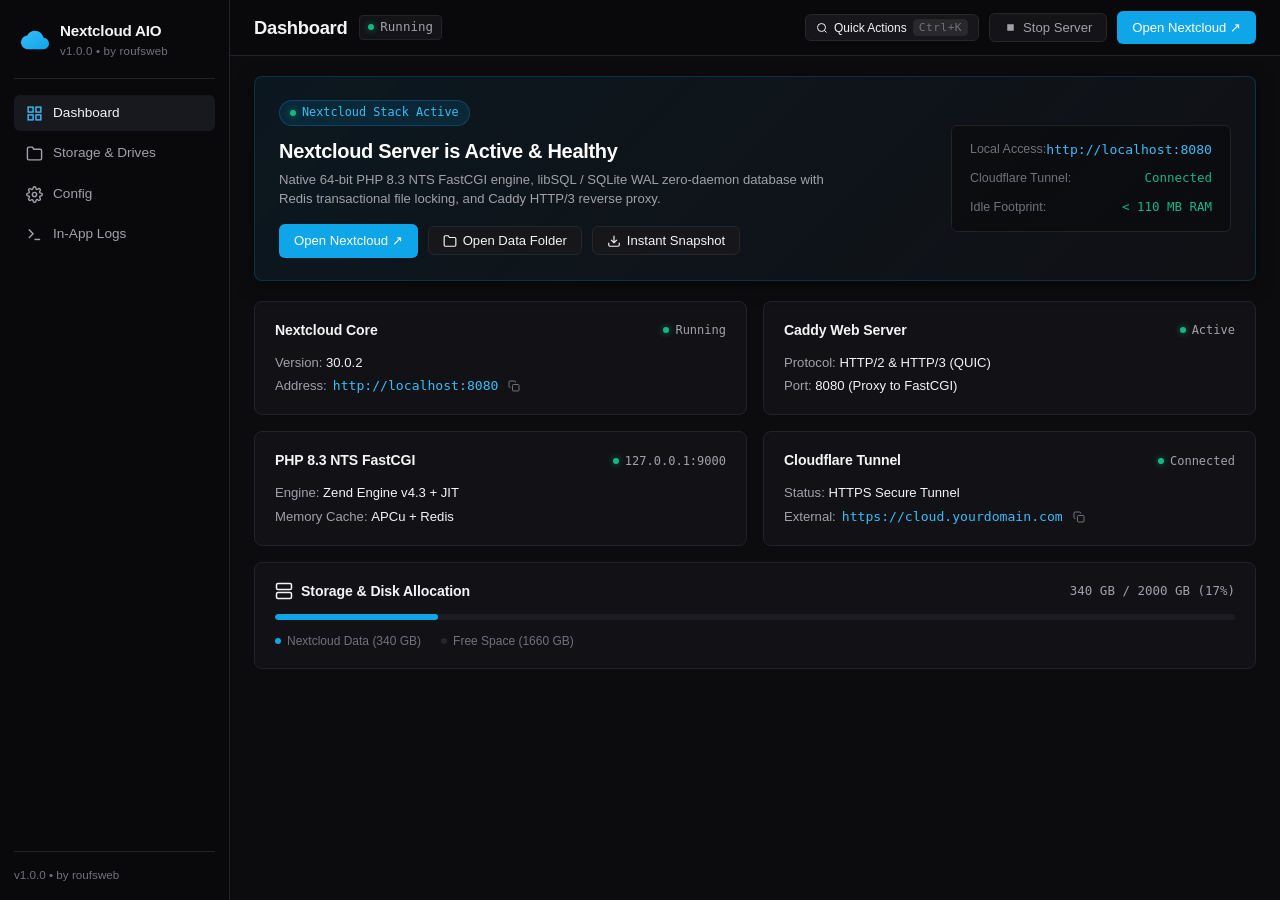
==== commit 7f50ff8c: "feat(ui,installer): modernize desktop dashboard, accelerate installer/uninstaller, and fix daemon en" ====
--- a/ui/index.html
+++ b/ui/index.html
@@ -73,6 +73,13 @@
           </span>
         </div>
         <div class="top-actions">
+          <!-- Command Palette Shortcut Button -->
+          <button class="btn btn-secondary btn-sm" id="btn-open-palette" title="Quick Actions & Commands (Ctrl+K)">
+            <svg width="12" height="12" viewBox="0 0 24 24" fill="none" stroke="currentColor" stroke-width="2"><circle cx="11" cy="11" r="8"></circle><line x1="21" y1="21" x2="16.65" y2="16.65"></line></svg>
+            <span>Quick Actions</span>
+            <kbd class="kbd-shortcut">Ctrl+K</kbd>
+          </button>
+
           <!-- State-aware Server Toggle Control -->
           <button class="btn btn-destructive-outline" id="btn-toggle-server">
             <svg id="icon-toggle-server" width="13" height="13" viewBox="0 0 24 24" fill="currentColor">
@@ -93,6 +100,45 @@
 
       <!-- View: Dashboard -->
       <section class="tab-content active" id="view-dashboard">
+        <!-- Modern Hero Status Control Card -->
+        <div class="hero-card">
+          <div class="hero-main">
+            <div class="hero-status-pill">
+              <span class="status-dot dot-running" id="hero-dot"></span>
+              <span id="hero-status-tag">Nextcloud Stack Active</span>
+            </div>
+            <h2 class="hero-title" id="hero-headline">Nextcloud Server for Windows</h2>
+            <p class="hero-desc">Native 64-bit PHP 8.3 NTS FastCGI engine, libSQL / SQLite WAL zero-daemon database with Redis transactional file locking, and Caddy HTTP/3 reverse proxy.</p>
+            <div class="hero-actions">
+              <a href="http://localhost:8080" target="_blank" class="btn btn-primary" id="hero-btn-open">
+                Open Nextcloud ↗
+              </a>
+              <button type="button" class="btn btn-secondary" id="hero-btn-open-folder" title="Open Nextcloud data folder in Windows File Explorer">
+                <svg width="14" height="14" viewBox="0 0 24 24" fill="none" stroke="currentColor" stroke-width="2"><path d="M22 19a2 2 0 0 1-2 2H4a2 2 0 0 1-2-2V5a2 2 0 0 1 2-2h5l2 3h9a2 2 0 0 1 2 2z"></path></svg>
+                Open Data Folder
+              </button>
+              <button type="button" class="btn btn-secondary" id="hero-btn-backup" title="Create hot point-in-time database snapshot">
+                <svg width="14" height="14" viewBox="0 0 24 24" fill="none" stroke="currentColor" stroke-width="2"><path d="M21 15v4a2 2 0 0 1-2 2H5a2 2 0 0 1-2-2v-4"></path><polyline points="7 10 12 15 17 10"></polyline><line x1="12" y1="15" x2="12" y2="3"></line></svg>
+                Instant Snapshot
+              </button>
+            </div>
+          </div>
+          <div class="hero-meta-panel">
+            <div class="hero-meta-item">
+              <span class="hero-meta-label">Local Access:</span>
+              <a href="http://localhost:8080" target="_blank" class="mono-link" id="hero-local-url">http://localhost:8080</a>
+            </div>
+            <div class="hero-meta-item">
+              <span class="hero-meta-label">Cloudflare Tunnel:</span>
+              <span id="hero-tunnel-status" class="hero-meta-val text-emerald">Connected</span>
+            </div>
+            <div class="hero-meta-item">
+              <span class="hero-meta-label">Idle Footprint:</span>
+              <span class="hero-meta-val text-emerald">&lt; 110 MB RAM</span>
+            </div>
+          </div>
+        </div>
+
         <!-- Balanced 2x2 Service Status Grid -->
         <div class="grid-2x2">
           <!-- Nextcloud Core -->
@@ -181,7 +227,13 @@
               <svg width="18" height="18" viewBox="0 0 24 24" fill="none" stroke="currentColor" stroke-width="2"><path d="M22 19a2 2 0 0 1-2 2H4a2 2 0 0 1-2-2V5a2 2 0 0 1 2-2h5l2 3h9a2 2 0 0 1 2 2z"></path></svg>
               Nextcloud Data Root Directory
             </div>
-            <button class="btn btn-secondary btn-sm" id="btn-change-dataroot">Select Folder</button>
+            <div style="display:flex; gap:8px;">
+              <button type="button" class="btn btn-secondary btn-sm" id="btn-open-dataroot" title="Open data root directly in Windows Explorer">
+                <svg width="13" height="13" viewBox="0 0 24 24" fill="none" stroke="currentColor" stroke-width="2"><path d="M22 19a2 2 0 0 1-2 2H4a2 2 0 0 1-2-2V5a2 2 0 0 1 2-2h5l2 3h9a2 2 0 0 1 2 2z"></path></svg>
+                Open in Explorer
+              </button>
+              <button class="btn btn-secondary btn-sm" id="btn-change-dataroot">Change Folder</button>
+            </div>
           </div>
           <div style="display:flex; align-items:center; justify-content:space-between;">
             <div>
@@ -218,7 +270,18 @@
             </div>
           </form>
 
-          <h3 style="font-size:0.85rem; margin-top:20px; margin-bottom:10px; font-weight:600; color:var(--text-primary);">Active Connected Drives</h3>
+          <!-- Auto-Detected System Drives Quick-Mount Bar -->
+          <div style="margin-top: 14px;">
+            <div style="display:flex; justify-content:space-between; align-items:center;">
+              <span style="font-size:0.76rem; font-weight:600; color:var(--text-secondary); text-transform:uppercase; letter-spacing:0.5px;">Detected Windows Drives (1-Click Mount)</span>
+              <span id="lbl-detected-drives-count" style="font-size:0.72rem; color:var(--text-muted); font-family:var(--font-mono);"></span>
+            </div>
+            <div class="detected-drives-bar" id="detected-drives-container">
+              <!-- Populated dynamically with available drive chips -->
+            </div>
+          </div>
+
+          <h3 style="font-size:0.85rem; margin-top:14px; margin-bottom:10px; font-weight:600; color:var(--text-primary);">Active Connected Drives</h3>
           <div class="drive-list" id="drive-list-container">
             <!-- Driven dynamically populated by app.js -->
           </div>
@@ -247,6 +310,30 @@
           </form>
         </div>
 
+        <!-- System Startup & Boot Settings -->
+        <div class="card" style="margin-bottom: 16px;">
+          <div class="card-header">
+            <div class="card-title">
+              <svg width="18" height="18" viewBox="0 0 24 24" fill="none" stroke="currentColor" stroke-width="2"><path d="M18.36 6.64a9 9 0 1 1-12.73 0"></path><line x1="12" y1="2" x2="12" y2="12"></line></svg>
+              System Startup & Windows Boot
+            </div>
+            <span class="service-status">
+              <span class="status-dot dot-stopped" id="dot-autostart-status"></span>
+              <span id="lbl-autostart-status" style="font-family:var(--font-mono); font-size:0.75rem; color:var(--text-secondary);">Start on Boot: Off</span>
+            </span>
+          </div>
+          <div style="display:flex; justify-content:space-between; align-items:center; flex-wrap:wrap; gap:12px;">
+            <div>
+              <div style="font-size:0.84rem; font-weight:500; color:var(--text-primary);">Launch Nextcloud Server when Windows boots</div>
+              <div style="font-size:0.75rem; color:var(--text-muted); margin-top:2px;">Runs the supervisor in background tray mode automatically on user login.</div>
+            </div>
+            <label class="toggle-switch">
+              <input type="checkbox" id="chk-autostart">
+              <span class="toggle-slider"></span>
+            </label>
+          </div>
+        </div>
+
         <div class="grid-2col">
           <!-- Server Web Port Settings -->
           <div class="card">
@@ -287,6 +374,54 @@
               </div>
             </form>
           </div>
+        </div>
+
+        <!-- Database Engine & Storage Management -->
+        <div class="card" style="margin-bottom: 16px;">
+          <div class="card-header">
+            <div class="card-title">
+              <svg width="18" height="18" viewBox="0 0 24 24" fill="none" stroke="currentColor" stroke-width="2"><ellipse cx="12" cy="5" rx="9" ry="3"></ellipse><path d="M21 12c0 1.66-4 3-9 3s-9-1.34-9-3"></path><path d="M3 5v14c0 1.66 4 3 9 3s9-1.34 9-3V5"></path></svg>
+              Database Engine & Storage (libSQL / SQLite WAL)
+            </div>
+            <span class="service-status">
+              <span class="status-dot dot-running" id="dot-db-status"></span>
+              <span id="lbl-db-status" style="font-family:var(--font-mono); font-size:0.75rem; color:var(--text-secondary);">ACID • WAL Active</span>
+            </span>
+          </div>
+          
+          <div style="display:grid; grid-template-columns: repeat(auto-fit, minmax(180px, 1fr)); gap:12px; margin-bottom:14px; background:var(--bg-app); padding:10px 14px; border-radius:6px; border:1px solid var(--border-color);">
+            <div>
+              <div style="font-size:0.72rem; color:var(--text-muted); text-transform:uppercase; letter-spacing:0.5px;">Engine & Mode</div>
+              <div id="lbl-db-engine" style="font-size:0.85rem; font-weight:600; color:var(--text-primary); margin-top:2px;">libSQL / SQLite WAL</div>
+            </div>
+            <div>
+              <div style="font-size:0.72rem; color:var(--text-muted); text-transform:uppercase; letter-spacing:0.5px;">Database Size</div>
+              <div id="lbl-db-size" class="mono-link" style="font-size:0.85rem; margin-top:2px;">0.00 MB</div>
+            </div>
+            <div>
+              <div style="font-size:0.72rem; color:var(--text-muted); text-transform:uppercase; letter-spacing:0.5px;">WAL Journal Size</div>
+              <div id="lbl-db-wal-size" class="mono-link" style="font-size:0.85rem; margin-top:2px;">0.00 MB</div>
+            </div>
+            <div>
+              <div style="font-size:0.72rem; color:var(--text-muted); text-transform:uppercase; letter-spacing:0.5px;">Integrity Check</div>
+              <div id="lbl-db-integrity" style="font-size:0.85rem; color:var(--accent-emerald); font-weight:500; margin-top:2px;">ok</div>
+            </div>
+          </div>
+
+          <div style="display:flex; justify-content:space-between; align-items:center; flex-wrap:wrap; gap:10px;">
+            <div style="font-size:0.75rem; color:var(--text-muted);">
+              Zero-daemon embed with memory mapping (mmap 256MB) & Redis transactional file locking.
+            </div>
+            <div style="display:flex; gap:8px;">
+              <button type="button" class="btn btn-secondary btn-sm" id="btn-db-optimize" title="Checkpoint WAL journal and vacuum unused pages">
+                Optimize & Checkpoint
+              </button>
+              <button type="button" class="btn btn-secondary btn-sm" id="btn-db-backup" title="Create hot atomic point-in-time snapshot without downtime">
+                Hot Backup
+              </button>
+            </div>
+          </div>
+          <div id="lbl-db-action-status" style="font-size:0.75rem; color:var(--accent-sky); margin-top:8px; display:none;"></div>
         </div>
 
         <!-- Trusted Domains Management -->
@@ -343,6 +478,27 @@
     </div>
   </div>
 
+  <!-- Toast Notifications Container -->
+  <div id="toast-container" class="toast-container"></div>
+
+  <!-- Command Palette Modal (Ctrl+K) -->
+  <div id="command-palette-modal" class="cmd-modal-backdrop">
+    <div class="cmd-palette" role="dialog" aria-modal="true" aria-label="Command Palette">
+      <div class="cmd-input-wrapper">
+        <svg width="16" height="16" viewBox="0 0 24 24" fill="none" stroke="currentColor" stroke-width="2"><circle cx="11" cy="11" r="8"></circle><line x1="21" y1="21" x2="16.65" y2="16.65"></line></svg>
+        <input type="text" id="cmd-palette-input" class="cmd-input" placeholder="Type a command or jump to view..." autocomplete="off" spellcheck="false">
+        <kbd class="kbd-shortcut">ESC</kbd>
+      </div>
+      <div class="cmd-list" id="cmd-palette-list">
+        <!-- Populated dynamically with searchable commands -->
+      </div>
+      <div class="cmd-footer">
+        <span>Use <kbd class="kbd-shortcut">↑</kbd> <kbd class="kbd-shortcut">↓</kbd> to navigate</span>
+        <span>Press <kbd class="kbd-shortcut">ENTER</kbd> to select</span>
+      </div>
+    </div>
+  </div>
+
   <script type="module" src="js/app.js"></script>
 </body>
 </html>
--- a/ui/css/app.css
+++ b/ui/css/app.css
@@ -8,8 +8,11 @@
   --bg-nav-active: #18181F;
 
   --border-card: #222228;
+  --border-color: #222228;
   --border-input: #27272A;
   --border-focus: #38BDF8;
+
+  --bg-app: #0C0C0F;
 
   --text-primary: #F4F4F5;
   --text-secondary: #A1A1AA;
@@ -18,6 +21,8 @@
   --accent-sky: #0EA5E9;
   --accent-sky-hover: #38BDF8;
   --accent-glow: rgba(14, 165, 233, 0.12);
+  --accent-emerald: #10B981;
+  --accent-amber: #F59E0B;
 
   --status-running: #10B981;
   --status-warning: #F59E0B;
--- a/ui/css/components.css
+++ b/ui/css/components.css
@@ -522,3 +522,398 @@
   opacity: 0;
   transform: translateY(10px);
 }
+
+/* Toggle Switch Component */
+.toggle-switch {
+  position: relative;
+  display: inline-block;
+  width: 44px;
+  height: 24px;
+  flex-shrink: 0;
+}
+
+.toggle-switch input {
+  opacity: 0;
+  width: 0;
+  height: 0;
+}
+
+.toggle-slider {
+  position: absolute;
+  cursor: pointer;
+  top: 0;
+  left: 0;
+  right: 0;
+  bottom: 0;
+  background-color: #27272A;
+  border: 1px solid var(--border-color);
+  transition: 0.2s cubic-bezier(0.4, 0, 0.2, 1);
+  border-radius: 24px;
+}
+
+.toggle-slider:before {
+  position: absolute;
+  content: "";
+  height: 16px;
+  width: 16px;
+  left: 3px;
+  bottom: 3px;
+  background-color: #A1A1AA;
+  transition: 0.2s cubic-bezier(0.4, 0, 0.2, 1);
+  border-radius: 50%;
+}
+
+.toggle-switch input:checked + .toggle-slider {
+  background-color: var(--accent-sky);
+  border-color: var(--accent-sky);
+}
+
+.toggle-switch input:checked + .toggle-slider:before {
+  transform: translateX(20px);
+  background-color: #FFFFFF;
+}
+
+.toggle-switch input:focus + .toggle-slider {
+  box-shadow: 0 0 0 2px rgba(14, 165, 233, 0.25);
+}
+
+
+/* ==============================================================================
+ * Modern Dashboard Enhancements (Linear / Raycast / Developer Utility Style)
+ * ============================================================================== */
+
+/* Hero Control Card */
+.hero-card {
+  background: linear-gradient(135deg, rgba(14, 165, 233, 0.08) 0%, rgba(18, 18, 22, 0.8) 100%);
+  border: 1px solid rgba(14, 165, 233, 0.2);
+  border-radius: var(--radius-md);
+  padding: 22px 24px;
+  margin-bottom: 20px;
+  display: flex;
+  justify-content: space-between;
+  align-items: center;
+  gap: 20px;
+  position: relative;
+  overflow: hidden;
+  box-shadow: 0 4px 20px -2px rgba(0, 0, 0, 0.5);
+}
+
+.hero-main {
+  flex: 1;
+}
+
+.hero-status-pill {
+  display: inline-flex;
+  align-items: center;
+  gap: 6px;
+  font-family: var(--font-mono);
+  font-size: 0.74rem;
+  color: var(--accent-sky-hover);
+  background: rgba(14, 165, 233, 0.12);
+  border: 1px solid rgba(14, 165, 233, 0.25);
+  padding: 3px 10px;
+  border-radius: 9999px;
+  margin-bottom: 10px;
+  font-weight: 500;
+}
+
+.hero-title {
+  font-size: 1.25rem;
+  font-weight: 700;
+  letter-spacing: -0.3px;
+  color: #FFFFFF;
+  margin-bottom: 4px;
+}
+
+.hero-desc {
+  font-size: 0.82rem;
+  color: var(--text-secondary);
+  margin-bottom: 16px;
+  max-width: 580px;
+  line-height: 1.45;
+}
+
+.hero-actions {
+  display: flex;
+  align-items: center;
+  gap: 10px;
+  flex-wrap: wrap;
+}
+
+.hero-meta-panel {
+  background: rgba(9, 9, 11, 0.6);
+  border: 1px solid var(--border-card);
+  border-radius: var(--radius-sm);
+  padding: 14px 18px;
+  display: flex;
+  flex-direction: column;
+  gap: 10px;
+  min-width: 220px;
+}
+
+.hero-meta-item {
+  display: flex;
+  justify-content: space-between;
+  align-items: center;
+  font-size: 0.78rem;
+}
+
+.hero-meta-label {
+  color: var(--text-muted);
+}
+
+.hero-meta-val {
+  font-family: var(--font-mono);
+  font-weight: 500;
+  color: var(--text-primary);
+}
+
+.text-emerald {
+  color: var(--accent-emerald) !important;
+}
+
+/* Keyboard Shortcut Badge */
+.kbd-shortcut {
+  font-family: var(--font-mono);
+  font-size: 0.7rem;
+  background: rgba(255, 255, 255, 0.08);
+  border: 1px solid var(--border-input);
+  border-radius: 4px;
+  padding: 1px 5px;
+  color: var(--text-muted);
+  letter-spacing: 0.5px;
+}
+
+/* Auto-Detected Drive Chips */
+.detected-drives-bar {
+  display: flex;
+  flex-wrap: wrap;
+  gap: 8px;
+  margin-top: 10px;
+  margin-bottom: 14px;
+}
+
+.drive-chip {
+  display: inline-flex;
+  align-items: center;
+  gap: 8px;
+  background: #14141A;
+  border: 1px solid var(--border-input);
+  padding: 6px 12px;
+  border-radius: var(--radius-sm);
+  font-size: 0.78rem;
+  color: var(--text-primary);
+  cursor: pointer;
+  transition: all 0.15s ease;
+}
+
+.drive-chip:hover {
+  background: #1C1C24;
+  border-color: var(--accent-sky);
+  transform: translateY(-1px);
+}
+
+.drive-chip .chip-letter {
+  font-family: var(--font-mono);
+  font-weight: 700;
+  color: var(--accent-sky-hover);
+}
+
+.drive-chip .chip-free {
+  font-family: var(--font-mono);
+  font-size: 0.72rem;
+  color: var(--text-muted);
+}
+
+.drive-chip .chip-action {
+  font-size: 0.72rem;
+  background: rgba(14, 165, 233, 0.15);
+  color: var(--accent-sky-hover);
+  padding: 2px 6px;
+  border-radius: 4px;
+  font-weight: 600;
+}
+
+/* Toast Notification System */
+.toast-container {
+  position: fixed;
+  bottom: 24px;
+  right: 24px;
+  z-index: 10000;
+  display: flex;
+  flex-direction: column;
+  gap: 8px;
+  pointer-events: none;
+}
+
+.toast {
+  pointer-events: auto;
+  display: flex;
+  align-items: center;
+  gap: 10px;
+  min-width: 280px;
+  max-width: 400px;
+  padding: 10px 16px;
+  background: #121217;
+  border: 1px solid var(--border-card);
+  border-radius: var(--radius-sm);
+  box-shadow: 0 8px 24px rgba(0, 0, 0, 0.6);
+  font-size: 0.82rem;
+  color: var(--text-primary);
+  animation: toastSlideIn 0.25s cubic-bezier(0.16, 1, 0.3, 1) forwards;
+  transition: all 0.2s ease;
+}
+
+.toast.toast-leaving {
+  opacity: 0;
+  transform: translateY(10px);
+}
+
+.toast-success {
+  border-left: 3px solid var(--accent-emerald);
+}
+
+.toast-error {
+  border-left: 3px solid var(--status-stopped);
+}
+
+.toast-info {
+  border-left: 3px solid var(--accent-sky);
+}
+
+.toast-icon {
+  flex-shrink: 0;
+  display: flex;
+}
+
+.toast-msg {
+  flex: 1;
+  line-height: 1.4;
+}
+
+@keyframes toastSlideIn {
+  from { opacity: 0; transform: translateY(12px) scale(0.96); }
+  to { opacity: 1; transform: translateY(0) scale(1); }
+}
+
+/* Command Palette Modal (Ctrl+K) */
+.cmd-modal-backdrop {
+  position: fixed;
+  top: 0;
+  left: 0;
+  width: 100vw;
+  height: 100vh;
+  background: rgba(0, 0, 0, 0.65);
+  backdrop-filter: blur(4px);
+  z-index: 9998;
+  display: flex;
+  align-items: flex-start;
+  justify-content: center;
+  padding-top: 15vh;
+  opacity: 0;
+  pointer-events: none;
+  transition: opacity 0.18s ease;
+}
+
+.cmd-modal-backdrop.open {
+  opacity: 1;
+  pointer-events: auto;
+}
+
+.cmd-palette {
+  width: 540px;
+  background: #101015;
+  border: 1px solid #2B2B36;
+  border-radius: var(--radius-md);
+  box-shadow: 0 16px 48px rgba(0, 0, 0, 0.8), 0 0 0 1px rgba(255, 255, 255, 0.05);
+  overflow: hidden;
+  transform: scale(0.97);
+  transition: transform 0.18s cubic-bezier(0.16, 1, 0.3, 1);
+}
+
+.cmd-modal-backdrop.open .cmd-palette {
+  transform: scale(1);
+}
+
+.cmd-input-wrapper {
+  display: flex;
+  align-items: center;
+  gap: 12px;
+  padding: 14px 18px;
+  border-bottom: 1px solid var(--border-card);
+  background: #14141A;
+}
+
+.cmd-input-wrapper svg {
+  color: var(--text-muted);
+  flex-shrink: 0;
+}
+
+.cmd-input {
+  flex: 1;
+  background: transparent;
+  border: none;
+  outline: none;
+  font-size: 0.92rem;
+  color: #FFFFFF;
+  font-family: var(--font-sans);
+}
+
+.cmd-input::placeholder {
+  color: var(--text-muted);
+}
+
+.cmd-list {
+  max-height: 320px;
+  overflow-y: auto;
+  padding: 8px 6px;
+  display: flex;
+  flex-direction: column;
+  gap: 2px;
+}
+
+.cmd-item {
+  display: flex;
+  align-items: center;
+  justify-content: space-between;
+  padding: 10px 12px;
+  border-radius: var(--radius-sm);
+  color: var(--text-secondary);
+  cursor: pointer;
+  transition: all 0.1s ease;
+}
+
+.cmd-item:hover, .cmd-item.selected {
+  background: #1A1A22;
+  color: #FFFFFF;
+}
+
+.cmd-item-left {
+  display: flex;
+  align-items: center;
+  gap: 12px;
+  font-size: 0.84rem;
+  font-weight: 500;
+}
+
+.cmd-item-left svg {
+  color: var(--accent-sky);
+  flex-shrink: 0;
+}
+
+.cmd-item-right {
+  font-family: var(--font-mono);
+  font-size: 0.72rem;
+  color: var(--text-muted);
+}
+
+.cmd-footer {
+  padding: 8px 16px;
+  background: #0D0D11;
+  border-top: 1px solid var(--border-card);
+  display: flex;
+  align-items: center;
+  justify-content: space-between;
+  font-size: 0.72rem;
+  color: var(--text-muted);
+}
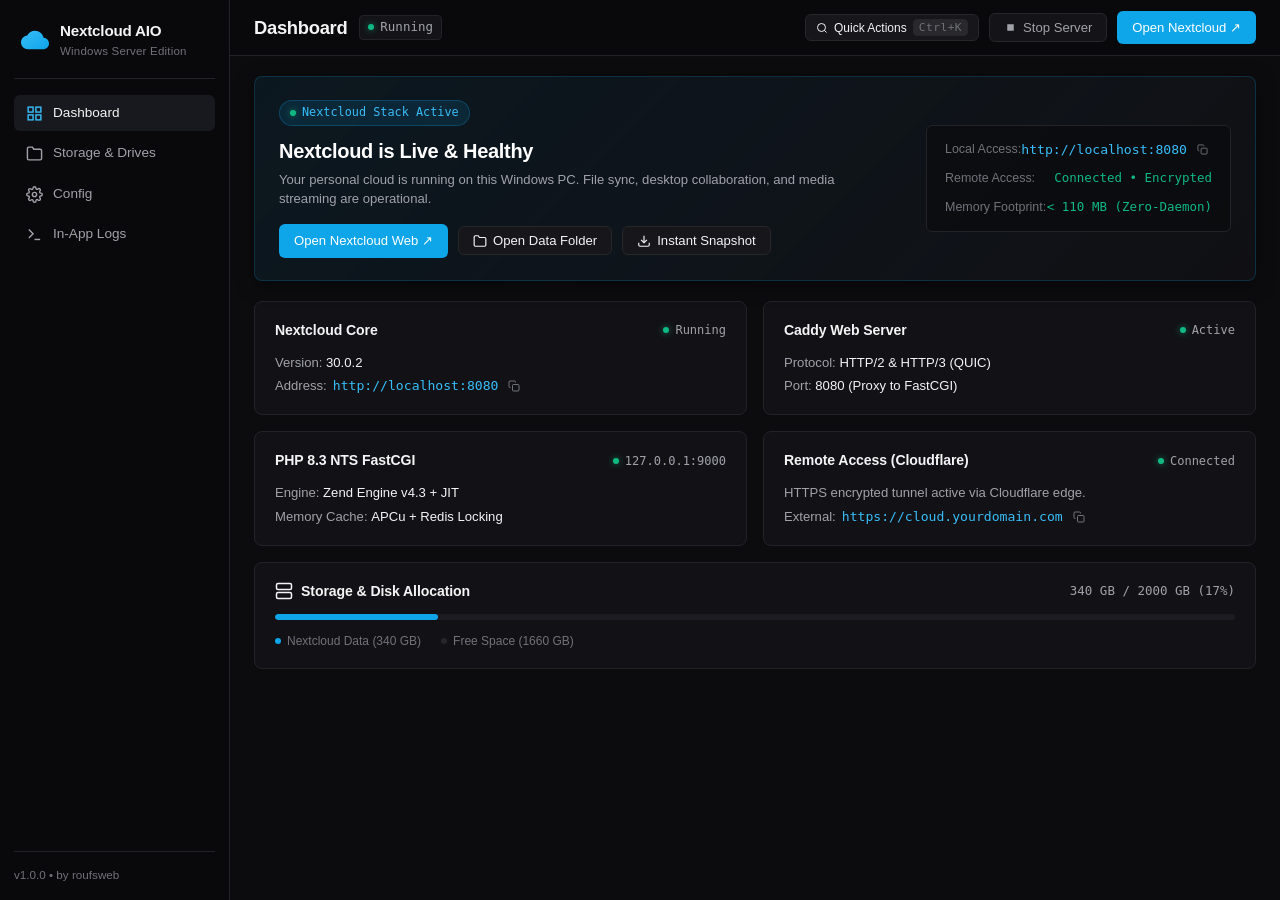
==== commit 719328a2: "feat(ui,daemon): apply highest reasoning to every UI element with native Windows folder picker and z" ====
--- a/ui/index.html
+++ b/ui/index.html
@@ -25,7 +25,7 @@
         </div>
         <div>
           <div class="brand-title">Nextcloud AIO</div>
-          <div class="brand-subtitle">v1.0.0 • by roufsweb</div>
+          <div class="brand-subtitle">Windows Server Edition</div>
         </div>
       </div>
 
@@ -107,11 +107,11 @@
               <span class="status-dot dot-running" id="hero-dot"></span>
               <span id="hero-status-tag">Nextcloud Stack Active</span>
             </div>
-            <h2 class="hero-title" id="hero-headline">Nextcloud Server for Windows</h2>
-            <p class="hero-desc">Native 64-bit PHP 8.3 NTS FastCGI engine, libSQL / SQLite WAL zero-daemon database with Redis transactional file locking, and Caddy HTTP/3 reverse proxy.</p>
+            <h2 class="hero-title" id="hero-headline">Nextcloud is Live & Healthy</h2>
+            <p class="hero-desc" id="hero-desc">Your personal cloud is running on this Windows PC. File sync, desktop collaboration, and media streaming are operational.</p>
             <div class="hero-actions">
               <a href="http://localhost:8080" target="_blank" class="btn btn-primary" id="hero-btn-open">
-                Open Nextcloud ↗
+                Open Nextcloud Web ↗
               </a>
               <button type="button" class="btn btn-secondary" id="hero-btn-open-folder" title="Open Nextcloud data folder in Windows File Explorer">
                 <svg width="14" height="14" viewBox="0 0 24 24" fill="none" stroke="currentColor" stroke-width="2"><path d="M22 19a2 2 0 0 1-2 2H4a2 2 0 0 1-2-2V5a2 2 0 0 1 2-2h5l2 3h9a2 2 0 0 1 2 2z"></path></svg>
@@ -126,15 +126,20 @@
           <div class="hero-meta-panel">
             <div class="hero-meta-item">
               <span class="hero-meta-label">Local Access:</span>
-              <a href="http://localhost:8080" target="_blank" class="mono-link" id="hero-local-url">http://localhost:8080</a>
+              <div style="display:flex; align-items:center; gap:6px;">
+                <a href="http://localhost:8080" target="_blank" class="mono-link" id="hero-local-url">http://localhost:8080</a>
+                <button type="button" class="btn-copy-icon" id="hero-btn-copy-local" data-copy="http://localhost:8080" title="Copy local URL">
+                  <svg width="11" height="11" viewBox="0 0 24 24" fill="none" stroke="currentColor" stroke-width="2"><rect x="9" y="9" width="13" height="13" rx="2" ry="2"></rect><path d="M5 15H4a2 2 0 0 1-2-2V4a2 2 0 0 1 2-2h9a2 2 0 0 1 2 2v1"></path></svg>
+                </button>
+              </div>
             </div>
             <div class="hero-meta-item">
-              <span class="hero-meta-label">Cloudflare Tunnel:</span>
-              <span id="hero-tunnel-status" class="hero-meta-val text-emerald">Connected</span>
+              <span class="hero-meta-label">Remote Access:</span>
+              <span id="hero-tunnel-status" class="hero-meta-val">Local Only</span>
             </div>
             <div class="hero-meta-item">
-              <span class="hero-meta-label">Idle Footprint:</span>
-              <span class="hero-meta-val text-emerald">&lt; 110 MB RAM</span>
+              <span class="hero-meta-label">Memory Footprint:</span>
+              <span class="hero-meta-val text-emerald">&lt; 110 MB (Zero-Daemon)</span>
             </div>
           </div>
         </div>
@@ -146,8 +151,8 @@
             <div class="card-header">
               <div class="card-title">Nextcloud Core</div>
               <span class="service-status">
-                <span class="status-dot dot-running"></span>
-                <span>Running</span>
+                <span class="status-dot dot-running" id="dot-dash-core"></span>
+                <span id="lbl-dash-core">Running</span>
               </span>
             </div>
             <div class="card-body-text">
@@ -167,8 +172,8 @@
             <div class="card-header">
               <div class="card-title">Caddy Web Server</div>
               <span class="service-status">
-                <span class="status-dot dot-running"></span>
-                <span>Active</span>
+                <span class="status-dot dot-running" id="dot-dash-caddy"></span>
+                <span id="lbl-dash-caddy">Active</span>
               </span>
             </div>
             <div class="card-body-text">
@@ -182,34 +187,37 @@
             <div class="card-header">
               <div class="card-title">PHP 8.3 NTS FastCGI</div>
               <span class="service-status">
-                <span class="status-dot dot-running"></span>
-                <span>127.0.0.1:9000</span>
+                <span class="status-dot dot-running" id="dot-dash-php"></span>
+                <span id="lbl-dash-php">127.0.0.1:9000</span>
               </span>
             </div>
             <div class="card-body-text">
               <p>Engine: <strong>Zend Engine v4.3 + JIT</strong></p>
-              <p>Memory Cache: <strong>APCu + Redis</strong></p>
-            </div>
-          </div>
-
-          <!-- Cloudflare Tunnel -->
+              <p>Memory Cache: <strong>APCu + Redis Locking</strong></p>
+            </div>
+          </div>
+
+          <!-- Cloudflare Tunnel / Remote Access -->
           <div class="card">
             <div class="card-header">
-              <div class="card-title">Cloudflare Tunnel</div>
+              <div class="card-title">Remote Access (Cloudflare)</div>
               <span class="service-status">
-                <span class="status-dot dot-running" id="dot-dash-tunnel"></span>
-                <span id="lbl-dash-tunnel-status">Connected</span>
+                <span class="status-dot dot-stopped" id="dot-dash-tunnel"></span>
+                <span id="lbl-dash-tunnel-status">Not Configured</span>
               </span>
             </div>
-            <div class="card-body-text">
-              <p>Status: <strong>HTTPS Secure Tunnel</strong></p>
-              <div class="endpoint-row">
+            <div class="card-body-text" id="dash-tunnel-body">
+              <p id="lbl-dash-tunnel-desc">Encrypted access from outside your home network.</p>
+              <div class="endpoint-row" id="row-dash-tunnel-endpoint" style="display:none;">
                 <span>External:</span>
-                <a href="https://cloud.yourdomain.com" id="lbl-tunnel-url" target="_blank" class="mono-link">https://cloud.yourdomain.com</a>
-                <button type="button" class="btn-copy-icon" id="btn-copy-tunnel" data-copy="https://cloud.yourdomain.com" title="Copy Public URL">
+                <a href="#" id="lbl-tunnel-url" target="_blank" class="mono-link"></a>
+                <button type="button" class="btn-copy-icon" id="btn-copy-tunnel" data-copy="" title="Copy Public URL">
                   <svg width="12" height="12" viewBox="0 0 24 24" fill="none" stroke="currentColor" stroke-width="2"><rect x="9" y="9" width="13" height="13" rx="2" ry="2"></rect><path d="M5 15H4a2 2 0 0 1-2-2V4a2 2 0 0 1 2-2h9a2 2 0 0 1 2 2v1"></path></svg>
                 </button>
               </div>
+              <button type="button" class="btn btn-secondary btn-sm" id="btn-jump-tunnel" style="margin-top:6px; display:inline-flex;">
+                Set Up Remote Access →
+              </button>
             </div>
           </div>
         </div>
@@ -295,17 +303,21 @@
           <div class="card-header">
             <div class="card-title">
               <svg width="18" height="18" viewBox="0 0 24 24" fill="none" stroke="currentColor" stroke-width="2"><path d="M10 13a5 5 0 0 0 7.54.54l3-3a5 5 0 0 0-7.07-7.07l-1.72 1.71"></path><path d="M14 11a5 5 0 0 0-7.54-.54l-3 3a5 5 0 0 0 7.07 7.07l1.71-1.71"></path></svg>
-              Cloudflare Tunnel
+              Cloudflare Tunnel (Encrypted Remote Access)
             </div>
             <span class="service-status">
-              <span class="status-dot dot-running" id="dot-cfg-tunnel"></span>
-              <a href="https://cloud.yourdomain.com" target="_blank" class="mono-link" id="lbl-tunnel-active-url">https://cloud.yourdomain.com</a>
+              <span class="status-dot dot-stopped" id="dot-cfg-tunnel"></span>
+              <a href="#" target="_blank" class="mono-link" id="lbl-tunnel-active-url">Not Connected</a>
             </span>
           </div>
           <form id="form-save-tunnel">
             <div style="display:flex; gap:10px; align-items:center;">
               <input type="text" class="form-input form-input-mono" id="input-tunnel-token" placeholder="Paste Cloudflare Tunnel token (eyJh...)" style="flex:1;">
-              <button type="submit" class="btn btn-primary">Connect Tunnel</button>
+              <button type="submit" class="btn btn-primary" id="btn-submit-tunnel">Connect</button>
+              <button type="button" class="btn btn-destructive-outline" id="btn-disconnect-tunnel" style="display:none;">Disconnect</button>
+            </div>
+            <div style="font-size:0.75rem; color:var(--text-muted); margin-top:6px;">
+              Enables secure private access to your Nextcloud from phones and remote laptops without opening router ports or exposing home IP.
             </div>
           </form>
         </div>
--- a/ui/css/components.css
+++ b/ui/css/components.css
@@ -917,3 +917,43 @@
   font-size: 0.72rem;
   color: var(--text-muted);
 }
+
+/* Polished Drive Chip States */
+.chip-action.mounted {
+  color: var(--accent-emerald);
+  font-weight: 600;
+}
+
+.chip-action.unmounted {
+  color: var(--accent-sky);
+  font-weight: 500;
+}
+
+/* Tactile Button Feedback & Loading Spinners */
+.btn:focus-visible, .form-input:focus-visible {
+  outline: 2px solid var(--accent-sky);
+  outline-offset: 1px;
+}
+
+.btn.is-loading {
+  position: relative;
+  pointer-events: none;
+  opacity: 0.75;
+}
+
+.btn.is-loading::after {
+  content: '';
+  display: inline-block;
+  width: 12px;
+  height: 12px;
+  margin-left: 6px;
+  border: 2px solid currentColor;
+  border-right-color: transparent;
+  border-radius: 50%;
+  animation: btnSpin 0.6s linear infinite;
+  vertical-align: middle;
+}
+
+@keyframes btnSpin {
+  to { transform: rotate(360deg); }
+}
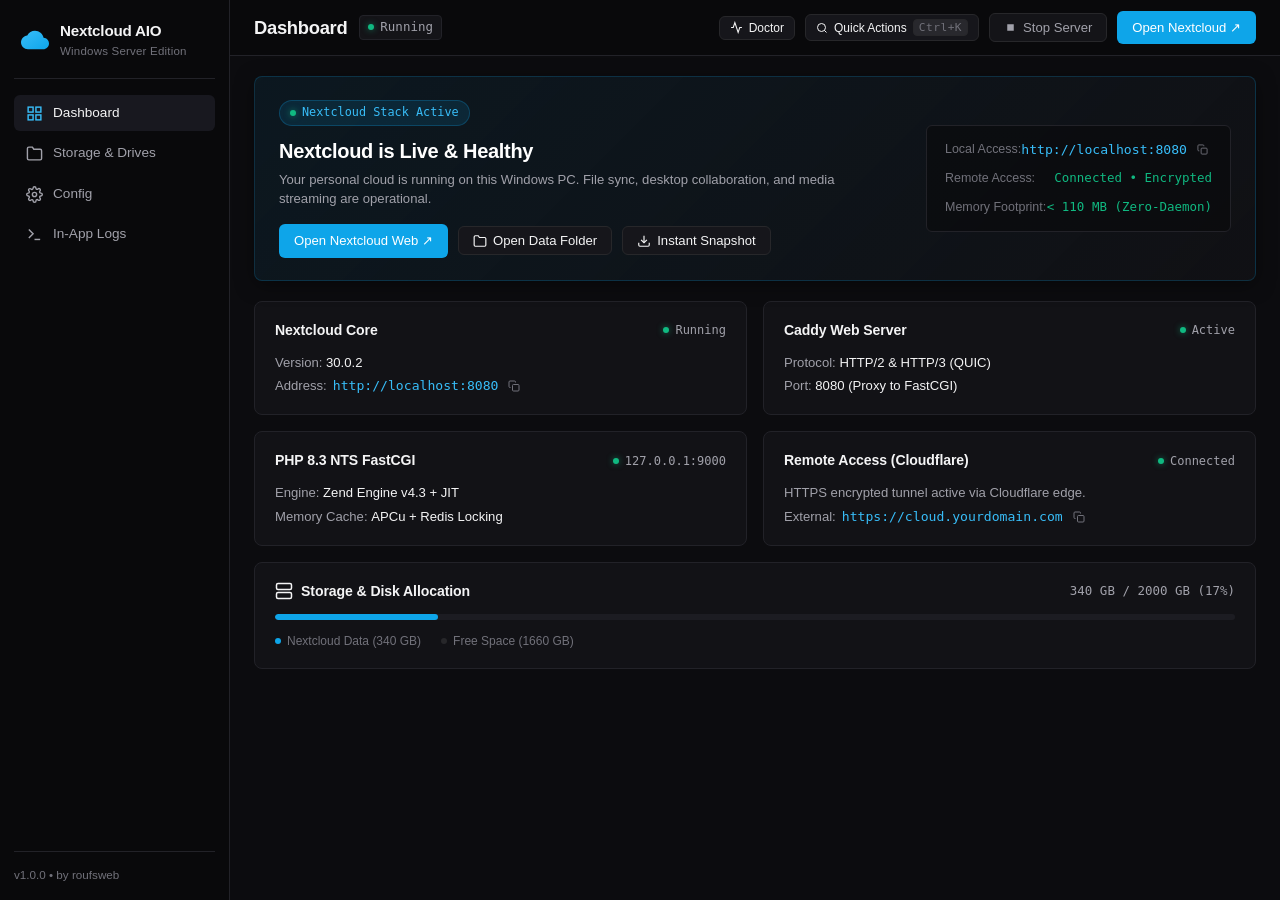
==== commit 10ba3111: "feat(diagnostics): add Nextcloud System Doctor with actionable What/Why/Fix guided self-healing" ====
--- a/ui/index.html
+++ b/ui/index.html
@@ -73,6 +73,13 @@
           </span>
         </div>
         <div class="top-actions">
+          <!-- System Diagnostics & Self-Healing Doctor -->
+          <button class="btn btn-secondary btn-sm" id="btn-open-diagnostics" title="Inspect system health, diagnose issues, and view automated fixes">
+            <svg width="13" height="13" viewBox="0 0 24 24" fill="none" stroke="currentColor" stroke-width="2"><path d="M22 12h-4l-3 9L9 3l-3 9H2"></path></svg>
+            <span>Doctor</span>
+            <span class="diag-badge-pill" id="header-diag-badge" style="display:none;">0</span>
+          </button>
+
           <!-- Command Palette Shortcut Button -->
           <button class="btn btn-secondary btn-sm" id="btn-open-palette" title="Quick Actions & Commands (Ctrl+K)">
             <svg width="12" height="12" viewBox="0 0 24 24" fill="none" stroke="currentColor" stroke-width="2"><circle cx="11" cy="11" r="8"></circle><line x1="21" y1="21" x2="16.65" y2="16.65"></line></svg>
@@ -141,6 +148,25 @@
               <span class="hero-meta-label">Memory Footprint:</span>
               <span class="hero-meta-val text-emerald">&lt; 110 MB (Zero-Daemon)</span>
             </div>
+          </div>
+        </div>
+
+        <!-- Intelligent Actionable Diagnostic Alert Card (Auto-surfaces issues with What/Why/Fix) -->
+        <div class="diagnostic-card" id="dash-diagnostic-card" style="display:none;">
+          <div class="diagnostic-card-header">
+            <div class="diag-title-area">
+              <div class="diag-icon-badge" id="dash-diag-icon">⚠️</div>
+              <div>
+                <div class="diag-headline" id="dash-diag-headline">Attention Required</div>
+                <div class="diag-subheadline" id="dash-diag-subheadline">Nextcloud Doctor detected an issue with your setup.</div>
+              </div>
+            </div>
+            <button type="button" class="btn btn-secondary btn-sm" id="btn-view-all-diag">
+              Full Diagnostics Report
+            </button>
+          </div>
+          <div class="diagnostic-card-body" id="dash-diag-body">
+            <!-- Dynamically populated with What happened, Why it might have happened, How to fix it -->
           </div>
         </div>
 
@@ -511,6 +537,33 @@
     </div>
   </div>
 
+  <!-- Nextcloud System Doctor Diagnostics Modal -->
+  <div id="diagnostics-modal" class="cmd-modal-backdrop">
+    <div class="diag-modal-content" role="dialog" aria-modal="true" aria-label="System Diagnostics">
+      <div class="diag-modal-header">
+        <div style="display:flex; align-items:center; gap:10px;">
+          <div class="diag-pulse-icon">
+            <svg width="18" height="18" viewBox="0 0 24 24" fill="none" stroke="currentColor" stroke-width="2"><path d="M22 12h-4l-3 9L9 3l-3 9H2"></path></svg>
+          </div>
+          <div>
+            <h2 style="font-size:1.02rem; font-weight:600; color:#FFFFFF; margin:0;">Nextcloud System Doctor</h2>
+            <p style="font-size:0.75rem; color:var(--text-muted); margin:0;" id="modal-diag-summary">Automated health inspection & guided self-healing</p>
+          </div>
+        </div>
+        <div style="display:flex; gap:8px; align-items:center;">
+          <button type="button" class="btn btn-secondary btn-sm" id="btn-rerun-diagnostics">
+            <svg width="12" height="12" viewBox="0 0 24 24" fill="none" stroke="currentColor" stroke-width="2"><polyline points="23 4 23 10 17 10"></polyline><path d="M20.49 15a9 9 0 1 1-2.12-9.36L23 10"></path></svg>
+            Re-scan
+          </button>
+          <button type="button" class="btn-close-modal" id="btn-close-diagnostics">✕</button>
+        </div>
+      </div>
+      <div class="diag-modal-body" id="modal-diag-list">
+        <!-- Rendered dynamically -->
+      </div>
+    </div>
+  </div>
+
   <script type="module" src="js/app.js"></script>
 </body>
 </html>
--- a/ui/css/components.css
+++ b/ui/css/components.css
@@ -957,3 +957,214 @@
 @keyframes btnSpin {
   to { transform: rotate(360deg); }
 }
+
+/* Nextcloud System Doctor Diagnostic Components */
+.diag-badge-pill {
+  display: inline-flex;
+  align-items: center;
+  justify-content: center;
+  background: var(--accent-amber);
+  color: #000;
+  font-weight: 700;
+  font-size: 0.68rem;
+  border-radius: 9999px;
+  min-width: 16px;
+  height: 16px;
+  padding: 0 4px;
+}
+
+.diag-badge-pill.critical {
+  background: var(--accent-rose);
+  color: #FFF;
+}
+
+.diagnostic-card {
+  margin-bottom: 16px;
+  background: #141113;
+  border: 1px solid #3F2228;
+  border-radius: var(--radius-md);
+  padding: 14px 18px;
+  animation: fadeInDown 0.2s ease;
+}
+
+.diagnostic-card.warning {
+  background: #16130B;
+  border-color: #3D2D10;
+}
+
+.diagnostic-card-header {
+  display: flex;
+  align-items: center;
+  justify-content: space-between;
+  gap: 12px;
+  margin-bottom: 12px;
+  padding-bottom: 10px;
+  border-bottom: 1px solid rgba(255, 255, 255, 0.06);
+}
+
+.diag-title-area {
+  display: flex;
+  align-items: center;
+  gap: 10px;
+}
+
+.diag-icon-badge {
+  font-size: 1.25rem;
+  line-height: 1;
+}
+
+.diag-headline {
+  font-size: 0.88rem;
+  font-weight: 600;
+  color: #FFF;
+}
+
+.diag-subheadline {
+  font-size: 0.74rem;
+  color: var(--text-muted);
+}
+
+.diag-card-issue {
+  background: #0B0B0E;
+  border: 1px solid var(--border-card);
+  border-radius: var(--radius-sm);
+  padding: 12px 14px;
+  margin-bottom: 8px;
+  display: flex;
+  flex-direction: column;
+  gap: 8px;
+}
+
+.diag-section {
+  display: flex;
+  flex-direction: column;
+  gap: 2px;
+  font-size: 0.78rem;
+}
+
+.diag-section-label {
+  font-size: 0.7rem;
+  font-weight: 600;
+  text-transform: uppercase;
+  letter-spacing: 0.5px;
+}
+
+.diag-section.what .diag-section-label {
+  color: #F87171;
+}
+
+.diag-section.why .diag-section-label {
+  color: #FBBF24;
+}
+
+.diag-section.fix .diag-section-label {
+  color: #34D399;
+}
+
+.diag-section-text {
+  color: var(--text-secondary);
+  line-height: 1.4;
+}
+
+.diag-action-bar {
+  display: flex;
+  gap: 8px;
+  margin-top: 4px;
+}
+
+/* System Doctor Modal */
+.diag-modal-content {
+  width: 620px;
+  max-height: 85vh;
+  background: #101015;
+  border: 1px solid #2B2B36;
+  border-radius: var(--radius-md);
+  box-shadow: 0 16px 48px rgba(0, 0, 0, 0.8), 0 0 0 1px rgba(255, 255, 255, 0.05);
+  display: flex;
+  flex-direction: column;
+  overflow: hidden;
+  transform: scale(0.97);
+  transition: transform 0.18s cubic-bezier(0.16, 1, 0.3, 1);
+}
+
+.cmd-modal-backdrop.open .diag-modal-content {
+  transform: scale(1);
+}
+
+.diag-modal-header {
+  padding: 14px 18px;
+  background: #14141A;
+  border-bottom: 1px solid var(--border-card);
+  display: flex;
+  align-items: center;
+  justify-content: space-between;
+}
+
+.diag-pulse-icon {
+  width: 32px;
+  height: 32px;
+  border-radius: 8px;
+  background: rgba(14, 165, 233, 0.12);
+  border: 1px solid rgba(14, 165, 233, 0.25);
+  display: flex;
+  align-items: center;
+  justify-content: center;
+  color: var(--accent-sky);
+}
+
+.btn-close-modal {
+  background: transparent;
+  border: none;
+  color: var(--text-muted);
+  cursor: pointer;
+  font-size: 1rem;
+  padding: 4px 8px;
+  border-radius: 4px;
+}
+
+.btn-close-modal:hover {
+  color: #FFF;
+  background: #1E1E26;
+}
+
+.diag-modal-body {
+  padding: 14px 18px;
+  overflow-y: auto;
+  display: flex;
+  flex-direction: column;
+  gap: 10px;
+}
+
+.diag-item-row {
+  background: #0B0B0E;
+  border: 1px solid var(--border-card);
+  border-radius: var(--radius-sm);
+  padding: 12px 14px;
+}
+
+.diag-item-row.ok {
+  border-color: rgba(16, 185, 129, 0.2);
+}
+
+.diag-item-row.warning {
+  border-color: rgba(245, 158, 11, 0.3);
+  background: #13100B;
+}
+
+.diag-item-row.error {
+  border-color: rgba(239, 68, 68, 0.35);
+  background: #140E10;
+}
+
+.diag-item-header {
+  display: flex;
+  align-items: center;
+  justify-content: space-between;
+  margin-bottom: 6px;
+}
+
+.diag-item-title {
+  font-size: 0.84rem;
+  font-weight: 600;
+  color: #FFF;
+}
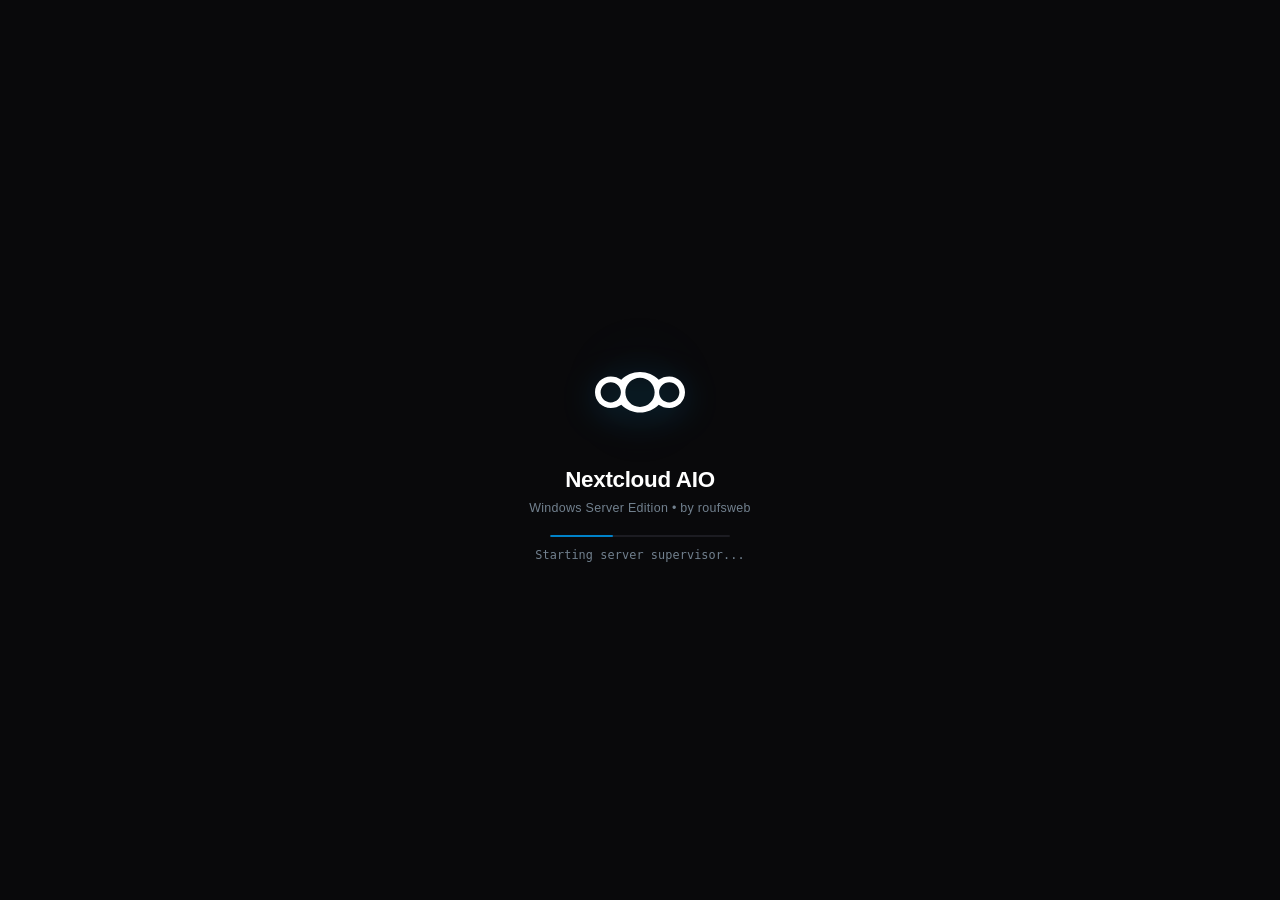
==== commit fbb0ba15: "feat(ui): align desktop dashboard with official Nextcloud design system and add 1-click issue report" ====
--- a/ui/index.html
+++ b/ui/index.html
@@ -9,485 +9,575 @@
 </head>
 <body>
   <div class="app-layout">
-    <!-- Sidebar Navigation -->
-    <aside class="sidebar">
-      <div class="brand">
-        <div class="brand-icon">
-          <svg viewBox="0 0 24 24" fill="none">
-            <defs>
-              <linearGradient id="brandCloudGrad" x1="0%" y1="0%" x2="100%" y2="100%">
-                <stop offset="0%" stop-color="#38BDF8" />
-                <stop offset="100%" stop-color="#0EA5E9" />
-              </linearGradient>
-            </defs>
-            <path d="M19.35 10.04C18.67 6.59 15.64 4 12 4 9.11 4 6.6 5.64 5.35 8.04 2.34 8.36 0 10.91 0 14c0 3.31 2.69 6 6 6h13c2.76 0 5-2.24 5-5 0-2.64-2.05-4.78-4.65-4.96z" fill="url(#brandCloudGrad)"/>
+    <!-- Signature Nextcloud Blue Header Bar -->
+    <header class="top-bar">
+      <!-- Left: Official Nextcloud 3-Ring Logo & Title -->
+      <div class="header-left">
+        <a href="#" class="nc-brand-logo" id="logo-jump-dashboard">
+          <svg class="nc-logo-svg" viewBox="0 0 160 80" fill="#ffffff">
+            <path d="M46.7,21.8 C41.6,18.2 35.1,16 28,16 C12.5,16 0,28.5 0,44 C0,59.5 12.5,72 28,72 C35.1,72 41.6,69.8 46.7,66.2 C55.3,74.7 67,80 80,80 C93,80 104.7,74.7 113.3,66.2 C118.4,69.8 124.9,72 132,72 C147.5,72 160,59.5 160,44 C160,28.5 147.5,16 132,16 C124.9,16 118.4,18.2 113.3,21.8 C104.7,13.3 93,8 80,8 C67,8 55.3,13.3 46.7,21.8 Z M28,26 C37.9,26 46,34.1 46,44 C46,53.9 37.9,62 28,62 C18.1,62 10,53.9 10,44 C10,34.1 18.1,26 28,26 Z M80,18 C94.4,18 106,29.6 106,44 C106,58.4 94.4,70 80,70 C65.6,70 54,58.4 54,44 C54,29.6 65.6,18 80,18 Z M132,26 C141.9,26 150,34.1 150,44 C150,53.9 141.9,62 132,62 C122.1,62 114,53.9 114,44 C114,34.1 122.1,26 132,26 Z" fill-rule="evenodd"/>
           </svg>
-        </div>
+          <div class="nc-brand-text">
+            <span class="nc-title">Nextcloud</span>
+            <span class="nc-subtitle">Windows Server AIO</span>
+          </div>
+        </a>
+      </div>
+
+      <!-- Center: Nextcloud Web App Switcher Tabs -->
+      <nav class="header-apps-nav" aria-label="Nextcloud Apps Navigation">
+        <a href="#" class="header-app-tab active" data-view="view-dashboard" title="Server Dashboard & Overview">
+          <svg viewBox="0 0 24 24"><rect x="3" y="3" width="7" height="7"></rect><rect x="14" y="3" width="7" height="7"></rect><rect x="14" y="14" width="7" height="7"></rect><rect x="3" y="14" width="7" height="7"></rect></svg>
+          <span>Dashboard</span>
+        </a>
+        <a href="#" class="header-app-tab" data-view="view-storage" title="Storage & External Drives">
+          <svg viewBox="0 0 24 24"><path d="M22 19a2 2 0 0 1-2 2H4a2 2 0 0 1-2-2V5a2 2 0 0 1 2-2h5l2 3h9a2 2 0 0 1 2 2z"></path></svg>
+          <span>Storage & Drives</span>
+        </a>
+        <a href="#" class="header-app-tab" data-view="view-config" title="Networking & Configuration">
+          <svg viewBox="0 0 24 24"><circle cx="12" cy="12" r="3"></circle><path d="M19.4 15a1.65 1.65 0 0 0 .33 1.82l.06.06a2 2 0 0 1 0 2.83 2 2 0 0 1-2.83 0l-.06-.06a1.65 1.65 0 0 0-1.82-.33 1.65 1.65 0 0 0-1 1.51V21a2 2 0 0 1-2 2 2 2 0 0 1-2-2v-.09A1.65 1.65 0 0 0 9 19.4a1.65 1.65 0 0 0-1.82.33l-.06.06a2 2 0 0 1-2.83 0 2 2 0 0 1 0-2.83l.06-.06a1.65 1.65 0 0 0 .33-1.82 1.65 1.65 0 0 0-1.51-1H3a2 2 0 0 1-2-2 2 2 0 0 1 2-2h.09A1.65 1.65 0 0 0 4.6 9a1.65 1.65 0 0 0-.33-1.82l-.06-.06a2 2 0 0 1 0-2.83 2 2 0 0 1 2.83 0l.06.06a1.65 1.65 0 0 0 1.82.33H9a1.65 1.65 0 0 0 1-1.51V3a2 2 0 0 1 2-2 2 2 0 0 1 2 2v.09a1.65 1.65 0 0 0 1 1.51 1.65 1.65 0 0 0 1.82-.33l.06-.06a2 2 0 0 1 2.83 0 2 2 0 0 1 0 2.83l-.06.06a1.65 1.65 0 0 0-.33 1.82V9a1.65 1.65 0 0 0 1.51 1H21a2 2 0 0 1 2 2 2 2 0 0 1-2 2h-.09a1.65 1.65 0 0 0-1.51 1z"></path></svg>
+          <span>Config</span>
+        </a>
+        <a href="#" class="header-app-tab" data-view="view-logs" title="Live Supervisor Logs">
+          <svg viewBox="0 0 24 24"><polyline points="4 17 10 11 4 5"></polyline><line x1="12" y1="19" x2="20" y2="19"></line></svg>
+          <span>Logs</span>
+        </a>
+      </nav>
+
+      <!-- Right Header Actions -->
+      <div class="top-actions">
+        <!-- Open Nextcloud Web Instance Link -->
+        <a href="http://localhost:8080" target="_blank" class="btn-header-primary" id="btn-open-nextcloud" title="Open Nextcloud Web Instance in Browser">
+          <span>Open Nextcloud</span>
+          <svg width="12" height="12" viewBox="0 0 24 24" fill="none" stroke="currentColor" stroke-width="2.5"><path d="M18 13v6a2 2 0 0 1-2 2H5a2 2 0 0 1-2-2V8a2 2 0 0 1 2-2h6"></path><polyline points="15 3 21 3 21 9"></polyline><line x1="10" y1="14" x2="21" y2="3"></line></svg>
+        </a>
+
+        <!-- System Diagnostics & Self-Healing Doctor -->
+        <button class="btn-header-ghost" id="btn-open-diagnostics" title="System Health & Guided Self-Healing">
+          <svg width="14" height="14" viewBox="0 0 24 24" fill="none" stroke="currentColor" stroke-width="2"><path d="M22 12h-4l-3 9L9 3l-3 9H2"></path></svg>
+          <span>Doctor</span>
+          <span class="diag-badge-pill" id="header-diag-badge" style="display:none;">0</span>
+        </button>
+
+        <!-- Command Palette Shortcut Button -->
+        <button class="btn-header-ghost" id="btn-open-palette" title="Quick Actions & Commands (Ctrl+K)">
+          <svg width="13" height="13" viewBox="0 0 24 24" fill="none" stroke="currentColor" stroke-width="2"><circle cx="11" cy="11" r="8"></circle><line x1="21" y1="21" x2="16.65" y2="16.65"></line></svg>
+          <kbd class="kbd-shortcut" style="background:rgba(0,0,0,0.25); color:#fff; border-color:rgba(255,255,255,0.2);">Ctrl+K</kbd>
+        </button>
+
+        <!-- Server Toggle Control -->
+        <button class="btn-header-ghost" id="btn-toggle-server" title="Start or Stop Nextcloud Server Stack">
+          <svg id="icon-toggle-server" width="13" height="13" viewBox="0 0 24 24" fill="currentColor">
+            <rect x="6" y="6" width="12" height="12"></rect>
+          </svg>
+          <span id="lbl-toggle-server">Stop</span>
+        </button>
+
+        <!-- Hidden fallback buttons for IPC triggers -->
+        <button id="btn-start-services" style="display:none;"></button>
+        <button id="btn-stop-services" style="display:none;"></button>
+
+        <!-- User Profile Avatar Button -->
+        <button class="user-avatar-btn" id="btn-user-avatar" title="Signed in as admin (Click for menu)">
+          A
+        </button>
+      </div>
+    </header>
+
+    <!-- Nextcloud Floating User Profile Menu -->
+    <div class="user-dropdown-menu" id="user-profile-menu">
+      <div class="user-menu-header">
+        <div class="user-menu-avatar-badge">A</div>
         <div>
-          <div class="brand-title">Nextcloud AIO</div>
-          <div class="brand-subtitle">Windows Server Edition</div>
-        </div>
-      </div>
-
-      <ul class="nav-menu">
-        <li>
-          <a href="#" class="nav-item active" data-view="view-dashboard">
-            <svg viewBox="0 0 24 24"><rect x="3" y="3" width="7" height="7"></rect><rect x="14" y="3" width="7" height="7"></rect><rect x="14" y="14" width="7" height="7"></rect><rect x="3" y="14" width="7" height="7"></rect></svg>
-            <span>Dashboard</span>
-          </a>
-        </li>
-        <li>
-          <a href="#" class="nav-item" data-view="view-storage">
-            <svg viewBox="0 0 24 24"><path d="M22 19a2 2 0 0 1-2 2H4a2 2 0 0 1-2-2V5a2 2 0 0 1 2-2h5l2 3h9a2 2 0 0 1 2 2z"></path></svg>
-            <span>Storage & Drives</span>
-          </a>
-        </li>
-        <li>
-          <a href="#" class="nav-item" data-view="view-config">
-            <svg viewBox="0 0 24 24" fill="none" stroke="currentColor" stroke-width="2"><circle cx="12" cy="12" r="3"></circle><path d="M19.4 15a1.65 1.65 0 0 0 .33 1.82l.06.06a2 2 0 0 1 0 2.83 2 2 0 0 1-2.83 0l-.06-.06a1.65 1.65 0 0 0-1.82-.33 1.65 1.65 0 0 0-1 1.51V21a2 2 0 0 1-2 2 2 2 0 0 1-2-2v-.09A1.65 1.65 0 0 0 9 19.4a1.65 1.65 0 0 0-1.82.33l-.06.06a2 2 0 0 1-2.83 0 2 2 0 0 1 0-2.83l.06-.06a1.65 1.65 0 0 0 .33-1.82 1.65 1.65 0 0 0-1.51-1H3a2 2 0 0 1-2-2 2 2 0 0 1 2-2h.09A1.65 1.65 0 0 0 4.6 9a1.65 1.65 0 0 0-.33-1.82l-.06-.06a2 2 0 0 1 0-2.83 2 2 0 0 1 2.83 0l.06.06a1.65 1.65 0 0 0 1.82.33H9a1.65 1.65 0 0 0 1-1.51V3a2 2 0 0 1 2-2 2 2 0 0 1 2 2v.09a1.65 1.65 0 0 0 1 1.51 1.65 1.65 0 0 0 1.82-.33l.06-.06a2 2 0 0 1 2.83 0 2 2 0 0 1 0 2.83l-.06.06a1.65 1.65 0 0 0-.33 1.82V9a1.65 1.65 0 0 0 1.51 1H21a2 2 0 0 1 2 2 2 2 0 0 1-2 2h-.09a1.65 1.65 0 0 0-1.51 1z"></path></svg>
-            <span>Config</span>
-          </a>
-        </li>
-        <li>
-          <a href="#" class="nav-item" data-view="view-logs">
-            <svg viewBox="0 0 24 24"><polyline points="4 17 10 11 4 5"></polyline><line x1="12" y1="19" x2="20" y2="19"></line></svg>
-            <span>In-App Logs</span>
-          </a>
-        </li>
-      </ul>
-
-      <div class="sidebar-footer">
-        <span>v1.0.0 • by roufsweb</span>
-      </div>
-    </aside>
-
-    <!-- Main Content Area -->
-    <main class="main-content">
-      <!-- Top App Bar -->
-      <header class="top-bar">
-        <div class="header-left">
+          <div class="user-menu-name" id="menu-user-name">admin</div>
+          <div class="user-menu-sub" id="menu-user-sub">Administrator • localhost:8080</div>
+        </div>
+      </div>
+      <button class="user-menu-item" id="menu-item-open-web">
+        <svg viewBox="0 0 24 24"><path d="M18 13v6a2 2 0 0 1-2 2H5a2 2 0 0 1-2-2V8a2 2 0 0 1 2-2h6"></path><polyline points="15 3 21 3 21 9"></polyline><line x1="10" y1="14" x2="21" y2="3"></line></svg>
+        <span>Open Nextcloud Web</span>
+      </button>
+      <button class="user-menu-item" id="menu-item-doctor">
+        <svg viewBox="0 0 24 24"><path d="M22 12h-4l-3 9L9 3l-3 9H2"></path></svg>
+        <span>Nextcloud System Doctor</span>
+      </button>
+      <button class="user-menu-item" id="menu-item-report-bug">
+        <svg viewBox="0 0 24 24"><path d="M12 2a5 5 0 0 0-5 5v2a5 5 0 0 0 10 0V7a5 5 0 0 0-5-5z"></path><path d="M4 14h16"></path><path d="M4 18h16"></path><path d="M12 19v3"></path></svg>
+        <span>Report Issue / Export Diagnostics</span>
+      </button>
+      <div class="user-menu-divider"></div>
+      <a href="https://github.com/roufsweb/nextcloud-server-windows" target="_blank" class="user-menu-item">
+        <svg viewBox="0 0 24 24"><path d="M9 19c-5 1.5-5-2.5-7-3m14 6v-3.87a3.37 3.37 0 0 0-.94-2.61c3.14-.35 6.44-1.54 6.44-7A5.44 5.44 0 0 0 20 4.77 5.07 5.07 0 0 0 19.91 1S18.73.65 16 2.48a13.38 13.38 0 0 0-7 0C6.27.65 5.09 1 5.09 1A5.07 5.07 0 0 0 5 4.77a5.44 5.44 0 0 0-1.5 3.78c0 5.42 3.3 6.61 6.44 7A3.37 3.37 0 0 0 9 18.13V22"></path></svg>
+        <span>GitHub Repository & Docs</span>
+      </a>
+      <div class="user-menu-divider"></div>
+      <button class="user-menu-item" id="menu-item-toggle-stack" style="color:#ff6b67;">
+        <svg viewBox="0 0 24 24"><rect x="6" y="6" width="12" height="12"></rect></svg>
+        <span id="lbl-menu-toggle">Stop Server Services</span>
+      </button>
+    </div>
+
+    <!-- Main Shell (Drawer + Active View) -->
+    <div class="main-shell">
+      <!-- Left Sidebar Navigation Drawer -->
+      <aside class="sidebar">
+        <div class="sidebar-heading">Personal Cloud</div>
+        <ul class="nav-menu">
+          <li>
+            <a href="#" class="nav-item active" data-view="view-dashboard">
+              <svg viewBox="0 0 24 24"><rect x="3" y="3" width="7" height="7"></rect><rect x="14" y="3" width="7" height="7"></rect><rect x="14" y="14" width="7" height="7"></rect><rect x="3" y="14" width="7" height="7"></rect></svg>
+              <span>Dashboard</span>
+            </a>
+          </li>
+          <li>
+            <a href="#" class="nav-item" data-view="view-storage">
+              <svg viewBox="0 0 24 24"><path d="M22 19a2 2 0 0 1-2 2H4a2 2 0 0 1-2-2V5a2 2 0 0 1 2-2h5l2 3h9a2 2 0 0 1 2 2z"></path></svg>
+              <span>Storage & Drives</span>
+            </a>
+          </li>
+          <li>
+            <a href="#" class="nav-item" data-view="view-config">
+              <svg viewBox="0 0 24 24"><circle cx="12" cy="12" r="3"></circle><path d="M19.4 15a1.65 1.65 0 0 0 .33 1.82l.06.06a2 2 0 0 1 0 2.83 2 2 0 0 1-2.83 0l-.06-.06a1.65 1.65 0 0 0-1.82-.33 1.65 1.65 0 0 0-1 1.51V21a2 2 0 0 1-2 2 2 2 0 0 1-2-2v-.09A1.65 1.65 0 0 0 9 19.4a1.65 1.65 0 0 0-1.82.33l-.06.06a2 2 0 0 1-2.83 0 2 2 0 0 1 0-2.83l.06-.06a1.65 1.65 0 0 0 .33-1.82 1.65 1.65 0 0 0-1.51-1H3a2 2 0 0 1-2-2 2 2 0 0 1 2-2h.09A1.65 1.65 0 0 0 4.6 9a1.65 1.65 0 0 0-.33-1.82l-.06-.06a2 2 0 0 1 0-2.83 2 2 0 0 1 2.83 0l.06.06a1.65 1.65 0 0 0 1.82.33H9a1.65 1.65 0 0 0 1-1.51V3a2 2 0 0 1 2-2 2 2 0 0 1 2 2v.09a1.65 1.65 0 0 0 1 1.51 1.65 1.65 0 0 0 1.82-.33l.06-.06a2 2 0 0 1 2.83 0 2 2 0 0 1 0 2.83l-.06.06a1.65 1.65 0 0 0-.33 1.82V9a1.65 1.65 0 0 0 1.51 1H21a2 2 0 0 1 2 2 2 2 0 0 1-2 2h-.09a1.65 1.65 0 0 0-1.51 1z"></path></svg>
+              <span>Server Config</span>
+            </a>
+          </li>
+          <li>
+            <a href="#" class="nav-item" data-view="view-logs">
+              <svg viewBox="0 0 24 24"><polyline points="4 17 10 11 4 5"></polyline><line x1="12" y1="19" x2="20" y2="19"></line></svg>
+              <span>Supervisor Logs</span>
+            </a>
+          </li>
+        </ul>
+
+        <!-- Sidebar Bottom Storage Quota & Issue Button -->
+        <div class="sidebar-bottom">
+          <!-- Nextcloud Storage Quota Bar -->
+          <div class="sidebar-quota-widget">
+            <div class="quota-header">
+              <span class="quota-label">
+                <svg width="13" height="13" viewBox="0 0 24 24" fill="none" stroke="currentColor" stroke-width="2"><path d="M19.35 10.04C18.67 6.59 15.64 4 12 4 9.11 4 6.6 5.64 5.35 8.04 2.34 8.36 0 10.91 0 14c0 3.31 2.69 6 6 6h13c2.76 0 5-2.24 5-5 0-2.64-2.05-4.78-4.65-4.96z"></path></svg>
+                Storage
+              </span>
+              <span class="quota-metric" id="sidebar-quota-pct">0%</span>
+            </div>
+            <div class="quota-bar-track">
+              <div class="quota-bar-fill" id="sidebar-quota-fill" style="width: 0%;"></div>
+            </div>
+            <div class="quota-subtext" id="sidebar-quota-text">Loading storage...</div>
+          </div>
+
+          <!-- Report Issue & Diagnostics Button -->
+          <button type="button" class="sidebar-report-btn" id="btn-sidebar-report-issue" title="Report a bug, copy issue diagnostics, or file on GitHub">
+            <svg width="14" height="14" viewBox="0 0 24 24" fill="none" stroke="currentColor" stroke-width="2"><path d="M12 2a5 5 0 0 0-5 5v2a5 5 0 0 0 10 0V7a5 5 0 0 0-5-5z"></path><path d="M4 14h16"></path><path d="M4 18h16"></path><path d="M12 19v3"></path></svg>
+            <span>Report Issue & Logs</span>
+          </button>
+
+          <div class="sidebar-footer">
+            v1.0.0 • by roufsweb
+          </div>
+        </div>
+      </aside>
+
+      <!-- Main Content Area -->
+      <main class="main-content">
+        <!-- Content Subheader Bar -->
+        <div class="content-header">
           <h1 class="view-title" id="current-view-title">Dashboard</h1>
           <span id="header-status-indicator" class="header-status">
             <span class="status-dot dot-running" id="header-status-dot"></span>
-            <span id="header-status-text">Running</span>
+            <span id="header-status-text">Stack Active</span>
           </span>
         </div>
-        <div class="top-actions">
-          <!-- System Diagnostics & Self-Healing Doctor -->
-          <button class="btn btn-secondary btn-sm" id="btn-open-diagnostics" title="Inspect system health, diagnose issues, and view automated fixes">
-            <svg width="13" height="13" viewBox="0 0 24 24" fill="none" stroke="currentColor" stroke-width="2"><path d="M22 12h-4l-3 9L9 3l-3 9H2"></path></svg>
-            <span>Doctor</span>
-            <span class="diag-badge-pill" id="header-diag-badge" style="display:none;">0</span>
-          </button>
-
-          <!-- Command Palette Shortcut Button -->
-          <button class="btn btn-secondary btn-sm" id="btn-open-palette" title="Quick Actions & Commands (Ctrl+K)">
-            <svg width="12" height="12" viewBox="0 0 24 24" fill="none" stroke="currentColor" stroke-width="2"><circle cx="11" cy="11" r="8"></circle><line x1="21" y1="21" x2="16.65" y2="16.65"></line></svg>
-            <span>Quick Actions</span>
-            <kbd class="kbd-shortcut">Ctrl+K</kbd>
-          </button>
-
-          <!-- State-aware Server Toggle Control -->
-          <button class="btn btn-destructive-outline" id="btn-toggle-server">
-            <svg id="icon-toggle-server" width="13" height="13" viewBox="0 0 24 24" fill="currentColor">
-              <rect x="6" y="6" width="12" height="12"></rect>
-            </svg>
-            <span id="lbl-toggle-server">Stop Server</span>
-          </button>
-          
-          <!-- Hidden fallback buttons to retain full backwards compatibility with any existing IPC triggers -->
-          <button id="btn-start-services" style="display:none;"></button>
-          <button id="btn-stop-services" style="display:none;"></button>
-
-          <a href="http://localhost:8080" target="_blank" class="btn btn-primary" id="btn-open-nextcloud">
-            Open Nextcloud ↗
-          </a>
-        </div>
-      </header>
-
-      <!-- View: Dashboard -->
-      <section class="tab-content active" id="view-dashboard">
-        <!-- Modern Hero Status Control Card -->
-        <div class="hero-card">
-          <div class="hero-main">
-            <div class="hero-status-pill">
-              <span class="status-dot dot-running" id="hero-dot"></span>
-              <span id="hero-status-tag">Nextcloud Stack Active</span>
-            </div>
-            <h2 class="hero-title" id="hero-headline">Nextcloud is Live & Healthy</h2>
-            <p class="hero-desc" id="hero-desc">Your personal cloud is running on this Windows PC. File sync, desktop collaboration, and media streaming are operational.</p>
-            <div class="hero-actions">
-              <a href="http://localhost:8080" target="_blank" class="btn btn-primary" id="hero-btn-open">
-                Open Nextcloud Web ↗
-              </a>
-              <button type="button" class="btn btn-secondary" id="hero-btn-open-folder" title="Open Nextcloud data folder in Windows File Explorer">
-                <svg width="14" height="14" viewBox="0 0 24 24" fill="none" stroke="currentColor" stroke-width="2"><path d="M22 19a2 2 0 0 1-2 2H4a2 2 0 0 1-2-2V5a2 2 0 0 1 2-2h5l2 3h9a2 2 0 0 1 2 2z"></path></svg>
-                Open Data Folder
-              </button>
-              <button type="button" class="btn btn-secondary" id="hero-btn-backup" title="Create hot point-in-time database snapshot">
-                <svg width="14" height="14" viewBox="0 0 24 24" fill="none" stroke="currentColor" stroke-width="2"><path d="M21 15v4a2 2 0 0 1-2 2H5a2 2 0 0 1-2-2v-4"></path><polyline points="7 10 12 15 17 10"></polyline><line x1="12" y1="15" x2="12" y2="3"></line></svg>
-                Instant Snapshot
-              </button>
-            </div>
-          </div>
-          <div class="hero-meta-panel">
-            <div class="hero-meta-item">
-              <span class="hero-meta-label">Local Access:</span>
-              <div style="display:flex; align-items:center; gap:6px;">
-                <a href="http://localhost:8080" target="_blank" class="mono-link" id="hero-local-url">http://localhost:8080</a>
-                <button type="button" class="btn-copy-icon" id="hero-btn-copy-local" data-copy="http://localhost:8080" title="Copy local URL">
-                  <svg width="11" height="11" viewBox="0 0 24 24" fill="none" stroke="currentColor" stroke-width="2"><rect x="9" y="9" width="13" height="13" rx="2" ry="2"></rect><path d="M5 15H4a2 2 0 0 1-2-2V4a2 2 0 0 1 2-2h9a2 2 0 0 1 2 2v1"></path></svg>
-                </button>
-              </div>
-            </div>
-            <div class="hero-meta-item">
-              <span class="hero-meta-label">Remote Access:</span>
-              <span id="hero-tunnel-status" class="hero-meta-val">Local Only</span>
-            </div>
-            <div class="hero-meta-item">
-              <span class="hero-meta-label">Memory Footprint:</span>
-              <span class="hero-meta-val text-emerald">&lt; 110 MB (Zero-Daemon)</span>
-            </div>
-          </div>
-        </div>
-
-        <!-- Intelligent Actionable Diagnostic Alert Card (Auto-surfaces issues with What/Why/Fix) -->
-        <div class="diagnostic-card" id="dash-diagnostic-card" style="display:none;">
-          <div class="diagnostic-card-header">
-            <div class="diag-title-area">
-              <div class="diag-icon-badge" id="dash-diag-icon">⚠️</div>
+
+        <!-- View: Dashboard -->
+        <section class="tab-content active" id="view-dashboard">
+          <!-- Nextcloud Hero Status Card -->
+          <div class="hero-card">
+            <div class="hero-main">
+              <div class="hero-status-pill">
+                <span class="status-dot dot-running" id="hero-dot"></span>
+                <span id="hero-status-tag">Nextcloud Stack Active</span>
+              </div>
+              <h2 class="hero-title" id="hero-headline">Nextcloud is Live & Healthy</h2>
+              <p class="hero-desc" id="hero-desc">Your personal cloud is running on this Windows PC. File sync, desktop collaboration, and media streaming are operational.</p>
+              <div class="hero-actions">
+                <a href="http://localhost:8080" target="_blank" class="btn btn-primary" id="hero-btn-open">
+                  Open Nextcloud Web ↗
+                </a>
+                <button type="button" class="btn btn-secondary" id="hero-btn-open-folder" title="Open Nextcloud data folder in Windows File Explorer">
+                  <svg width="14" height="14" viewBox="0 0 24 24" fill="none" stroke="currentColor" stroke-width="2"><path d="M22 19a2 2 0 0 1-2 2H4a2 2 0 0 1-2-2V5a2 2 0 0 1 2-2h5l2 3h9a2 2 0 0 1 2 2z"></path></svg>
+                  Open Data Folder
+                </button>
+                <button type="button" class="btn btn-secondary" id="hero-btn-backup" title="Create hot point-in-time database snapshot">
+                  <svg width="14" height="14" viewBox="0 0 24 24" fill="none" stroke="currentColor" stroke-width="2"><path d="M21 15v4a2 2 0 0 1-2 2H5a2 2 0 0 1-2-2v-4"></path><polyline points="7 10 12 15 17 10"></polyline><line x1="12" y1="15" x2="12" y2="3"></line></svg>
+                  Instant Snapshot
+                </button>
+              </div>
+            </div>
+            <div class="hero-meta-panel">
+              <div class="hero-meta-item">
+                <span class="hero-meta-label">Local Access:</span>
+                <div style="display:flex; align-items:center; gap:6px;">
+                  <a href="http://localhost:8080" target="_blank" class="mono-link" id="hero-local-url">http://localhost:8080</a>
+                  <button type="button" class="btn-copy-icon" id="hero-btn-copy-local" data-copy="http://localhost:8080" title="Copy local URL">
+                    <svg width="11" height="11" viewBox="0 0 24 24" fill="none" stroke="currentColor" stroke-width="2"><rect x="9" y="9" width="13" height="13" rx="2" ry="2"></rect><path d="M5 15H4a2 2 0 0 1-2-2V4a2 2 0 0 1 2-2h9a2 2 0 0 1 2 2v1"></path></svg>
+                  </button>
+                </div>
+              </div>
+              <div class="hero-meta-item">
+                <span class="hero-meta-label">Remote Access:</span>
+                <span id="hero-tunnel-status" class="hero-meta-val">Local Only</span>
+              </div>
+              <div class="hero-meta-item">
+                <span class="hero-meta-label">Memory Footprint:</span>
+                <span class="hero-meta-val text-emerald">&lt; 110 MB (Zero-Daemon)</span>
+              </div>
+            </div>
+          </div>
+
+          <!-- Intelligent Actionable Diagnostic Alert Card (Auto-surfaces issues with What/Why/Fix) -->
+          <div class="diagnostic-card" id="dash-diagnostic-card" style="display:none;">
+            <div class="diagnostic-card-header">
+              <div class="diag-title-area">
+                <div class="diag-icon-badge" id="dash-diag-icon">⚠️</div>
+                <div>
+                  <div class="diag-headline" id="dash-diag-headline">Attention Required</div>
+                  <div class="diag-subheadline" id="dash-diag-subheadline">Nextcloud Doctor detected an issue with your setup.</div>
+                </div>
+              </div>
+              <div style="display:flex; gap:8px;">
+                <button type="button" class="btn btn-secondary btn-sm" id="btn-view-all-diag">
+                  System Doctor
+                </button>
+                <button type="button" class="btn btn-secondary btn-sm" id="btn-diag-report-issue">
+                  Report Issue
+                </button>
+              </div>
+            </div>
+            <div class="diagnostic-card-body" id="dash-diag-body">
+              <!-- Dynamically populated with What happened, Why it might have happened, How to fix it -->
+            </div>
+          </div>
+
+          <!-- Balanced 2x2 Service Status Grid -->
+          <div class="grid-2x2">
+            <!-- Nextcloud Core -->
+            <div class="card">
+              <div class="card-header">
+                <div class="card-title">Nextcloud Core</div>
+                <span class="service-status">
+                  <span class="status-dot dot-running" id="dot-dash-core"></span>
+                  <span id="lbl-dash-core">Running</span>
+                </span>
+              </div>
+              <div class="card-body-text">
+                <p>Version: <strong>30.0.2</strong></p>
+                <div class="endpoint-row">
+                  <span>Address:</span>
+                  <a href="http://localhost:8080" target="_blank" class="mono-link" id="link-core-endpoint">http://localhost:8080</a>
+                  <button type="button" class="btn-copy-icon" data-copy="http://localhost:8080" title="Copy URL">
+                    <svg width="12" height="12" viewBox="0 0 24 24" fill="none" stroke="currentColor" stroke-width="2"><rect x="9" y="9" width="13" height="13" rx="2" ry="2"></rect><path d="M5 15H4a2 2 0 0 1-2-2V4a2 2 0 0 1 2-2h9a2 2 0 0 1 2 2v1"></path></svg>
+                  </button>
+                </div>
+              </div>
+            </div>
+
+            <!-- Web Server Caddy -->
+            <div class="card">
+              <div class="card-header">
+                <div class="card-title">Caddy Web Server</div>
+                <span class="service-status">
+                  <span class="status-dot dot-running" id="dot-dash-caddy"></span>
+                  <span id="lbl-dash-caddy">Active</span>
+                </span>
+              </div>
+              <div class="card-body-text">
+                <p>Protocol: <strong>HTTP/2 & HTTP/3 (QUIC)</strong></p>
+                <p>Port: <strong id="lbl-caddy-port">8080 (Proxy to FastCGI)</strong></p>
+              </div>
+            </div>
+
+            <!-- PHP Runtime -->
+            <div class="card">
+              <div class="card-header">
+                <div class="card-title">PHP 8.3 NTS FastCGI</div>
+                <span class="service-status">
+                  <span class="status-dot dot-running" id="dot-dash-php"></span>
+                  <span id="lbl-dash-php">127.0.0.1:9000</span>
+                </span>
+              </div>
+              <div class="card-body-text">
+                <p>Engine: <strong>Zend Engine v4.3 + JIT</strong></p>
+                <p>Memory Cache: <strong>APCu + Redis Locking</strong></p>
+              </div>
+            </div>
+
+            <!-- Cloudflare Tunnel / Remote Access -->
+            <div class="card">
+              <div class="card-header">
+                <div class="card-title">Remote Access (Cloudflare)</div>
+                <span class="service-status">
+                  <span class="status-dot dot-stopped" id="dot-dash-tunnel"></span>
+                  <span id="lbl-dash-tunnel-status">Not Configured</span>
+                </span>
+              </div>
+              <div class="card-body-text" id="dash-tunnel-body">
+                <p id="lbl-dash-tunnel-desc">Encrypted access from outside your home network.</p>
+                <div class="endpoint-row" id="row-dash-tunnel-endpoint" style="display:none;">
+                  <span>External:</span>
+                  <a href="#" id="lbl-tunnel-url" target="_blank" class="mono-link"></a>
+                  <button type="button" class="btn-copy-icon" id="btn-copy-tunnel" data-copy="" title="Copy Public URL">
+                    <svg width="12" height="12" viewBox="0 0 24 24" fill="none" stroke="currentColor" stroke-width="2"><rect x="9" y="9" width="13" height="13" rx="2" ry="2"></rect><path d="M5 15H4a2 2 0 0 1-2-2V4a2 2 0 0 1 2-2h9a2 2 0 0 1 2 2v1"></path></svg>
+                  </button>
+                </div>
+                <button type="button" class="btn btn-secondary btn-sm" id="btn-jump-tunnel" style="margin-top:6px; display:inline-flex;">
+                  Set Up Remote Access →
+                </button>
+              </div>
+            </div>
+          </div>
+
+          <!-- In-Dashboard Storage Gauge Container -->
+          <div id="storage-gauge-root"></div>
+        </section>
+
+        <!-- View: Storage & External Drives -->
+        <section class="tab-content" id="view-storage">
+          <!-- Nextcloud Data Root Directory Card -->
+          <div class="card" style="margin-bottom: 16px;">
+            <div class="card-header">
+              <div class="card-title">
+                <svg width="18" height="18" viewBox="0 0 24 24" fill="none" stroke="currentColor" stroke-width="2"><path d="M22 19a2 2 0 0 1-2 2H4a2 2 0 0 1-2-2V5a2 2 0 0 1 2-2h5l2 3h9a2 2 0 0 1 2 2z"></path></svg>
+                Nextcloud Data Root Directory
+              </div>
+              <div style="display:flex; gap:8px;">
+                <button type="button" class="btn btn-secondary btn-sm" id="btn-open-dataroot" title="Open data root directly in Windows Explorer">
+                  <svg width="13" height="13" viewBox="0 0 24 24" fill="none" stroke="currentColor" stroke-width="2"><path d="M22 19a2 2 0 0 1-2 2H4a2 2 0 0 1-2-2V5a2 2 0 0 1 2-2h5l2 3h9a2 2 0 0 1 2 2z"></path></svg>
+                  Open in Explorer
+                </button>
+                <button class="btn btn-secondary btn-sm" id="btn-change-dataroot">Change Folder</button>
+              </div>
+            </div>
+            <div style="display:flex; align-items:center; justify-content:space-between;">
               <div>
-                <div class="diag-headline" id="dash-diag-headline">Attention Required</div>
-                <div class="diag-subheadline" id="dash-diag-subheadline">Nextcloud Doctor detected an issue with your setup.</div>
-              </div>
-            </div>
-            <button type="button" class="btn btn-secondary btn-sm" id="btn-view-all-diag">
-              Full Diagnostics Report
-            </button>
-          </div>
-          <div class="diagnostic-card-body" id="dash-diag-body">
-            <!-- Dynamically populated with What happened, Why it might have happened, How to fix it -->
-          </div>
-        </div>
-
-        <!-- Balanced 2x2 Service Status Grid -->
-        <div class="grid-2x2">
-          <!-- Nextcloud Core -->
-          <div class="card">
-            <div class="card-header">
-              <div class="card-title">Nextcloud Core</div>
-              <span class="service-status">
-                <span class="status-dot dot-running" id="dot-dash-core"></span>
-                <span id="lbl-dash-core">Running</span>
-              </span>
-            </div>
-            <div class="card-body-text">
-              <p>Version: <strong>30.0.2</strong></p>
-              <div class="endpoint-row">
-                <span>Address:</span>
-                <a href="http://localhost:8080" target="_blank" class="mono-link" id="link-core-endpoint">http://localhost:8080</a>
-                <button type="button" class="btn-copy-icon" data-copy="http://localhost:8080" title="Copy URL">
-                  <svg width="12" height="12" viewBox="0 0 24 24" fill="none" stroke="currentColor" stroke-width="2"><rect x="9" y="9" width="13" height="13" rx="2" ry="2"></rect><path d="M5 15H4a2 2 0 0 1-2-2V4a2 2 0 0 1 2-2h9a2 2 0 0 1 2 2v1"></path></svg>
-                </button>
-              </div>
-            </div>
-          </div>
-
-          <!-- Web Server Caddy -->
-          <div class="card">
-            <div class="card-header">
-              <div class="card-title">Caddy Web Server</div>
-              <span class="service-status">
-                <span class="status-dot dot-running" id="dot-dash-caddy"></span>
-                <span id="lbl-dash-caddy">Active</span>
-              </span>
-            </div>
-            <div class="card-body-text">
-              <p>Protocol: <strong>HTTP/2 & HTTP/3 (QUIC)</strong></p>
-              <p>Port: <strong id="lbl-caddy-port">8080 (Proxy to FastCGI)</strong></p>
-            </div>
-          </div>
-
-          <!-- PHP Runtime -->
-          <div class="card">
-            <div class="card-header">
-              <div class="card-title">PHP 8.3 NTS FastCGI</div>
-              <span class="service-status">
-                <span class="status-dot dot-running" id="dot-dash-php"></span>
-                <span id="lbl-dash-php">127.0.0.1:9000</span>
-              </span>
-            </div>
-            <div class="card-body-text">
-              <p>Engine: <strong>Zend Engine v4.3 + JIT</strong></p>
-              <p>Memory Cache: <strong>APCu + Redis Locking</strong></p>
-            </div>
-          </div>
-
-          <!-- Cloudflare Tunnel / Remote Access -->
-          <div class="card">
-            <div class="card-header">
-              <div class="card-title">Remote Access (Cloudflare)</div>
-              <span class="service-status">
-                <span class="status-dot dot-stopped" id="dot-dash-tunnel"></span>
-                <span id="lbl-dash-tunnel-status">Not Configured</span>
-              </span>
-            </div>
-            <div class="card-body-text" id="dash-tunnel-body">
-              <p id="lbl-dash-tunnel-desc">Encrypted access from outside your home network.</p>
-              <div class="endpoint-row" id="row-dash-tunnel-endpoint" style="display:none;">
-                <span>External:</span>
-                <a href="#" id="lbl-tunnel-url" target="_blank" class="mono-link"></a>
-                <button type="button" class="btn-copy-icon" id="btn-copy-tunnel" data-copy="" title="Copy Public URL">
-                  <svg width="12" height="12" viewBox="0 0 24 24" fill="none" stroke="currentColor" stroke-width="2"><rect x="9" y="9" width="13" height="13" rx="2" ry="2"></rect><path d="M5 15H4a2 2 0 0 1-2-2V4a2 2 0 0 1 2-2h9a2 2 0 0 1 2 2v1"></path></svg>
-                </button>
-              </div>
-              <button type="button" class="btn btn-secondary btn-sm" id="btn-jump-tunnel" style="margin-top:6px; display:inline-flex;">
-                Set Up Remote Access →
-              </button>
-            </div>
-          </div>
-        </div>
-
-        <!-- In-Dashboard Storage Gauge Container -->
-        <div id="storage-gauge-root"></div>
-      </section>
-
-      <!-- View: Storage & External Drives -->
-      <section class="tab-content" id="view-storage">
-        <!-- Nextcloud Data Root Directory Card -->
-        <div class="card" style="margin-bottom: 16px;">
-          <div class="card-header">
-            <div class="card-title">
-              <svg width="18" height="18" viewBox="0 0 24 24" fill="none" stroke="currentColor" stroke-width="2"><path d="M22 19a2 2 0 0 1-2 2H4a2 2 0 0 1-2-2V5a2 2 0 0 1 2-2h5l2 3h9a2 2 0 0 1 2 2z"></path></svg>
-              Nextcloud Data Root Directory
-            </div>
-            <div style="display:flex; gap:8px;">
-              <button type="button" class="btn btn-secondary btn-sm" id="btn-open-dataroot" title="Open data root directly in Windows Explorer">
-                <svg width="13" height="13" viewBox="0 0 24 24" fill="none" stroke="currentColor" stroke-width="2"><path d="M22 19a2 2 0 0 1-2 2H4a2 2 0 0 1-2-2V5a2 2 0 0 1 2-2h5l2 3h9a2 2 0 0 1 2 2z"></path></svg>
-                Open in Explorer
-              </button>
-              <button class="btn btn-secondary btn-sm" id="btn-change-dataroot">Change Folder</button>
-            </div>
-          </div>
-          <div style="display:flex; align-items:center; justify-content:space-between;">
-            <div>
-              <p style="font-size:0.82rem; color:var(--text-secondary);">All internal cloud user files and database stores reside here:</p>
-              <code id="lbl-data-dir" class="mono-link" style="font-size:0.85rem; display:block; margin-top:4px;">C:\NextcloudAIO\data</code>
-            </div>
-          </div>
-        </div>
-
-        <!-- Add Drive On Demand Card -->
-        <div class="card">
-          <div class="card-header">
-            <div class="card-title">
-              <svg width="18" height="18" viewBox="0 0 24 24" fill="none" stroke="currentColor" stroke-width="2"><circle cx="12" cy="12" r="10"></circle><line x1="12" y1="8" x2="12" y2="16"></line><line x1="8" y1="12" x2="16" y2="12"></line></svg>
-              Add Drive on Demand (External Storage)
-            </div>
-          </div>
-          <form id="form-add-drive">
-            <div style="display:grid; grid-template-columns: 2fr 1.5fr auto; gap:10px; align-items:flex-end;">
-              <div class="form-group" style="margin-bottom:0;">
-                <label class="form-label" for="input-drive-path">Drive Letter / Directory Path</label>
-                <div class="input-with-button">
-                  <input type="text" class="form-input form-input-mono" id="input-drive-path" placeholder="e.g. D:\ or E:\MyStorage" required>
-                  <button type="button" class="btn btn-secondary btn-sm" id="btn-browse-drive">Browse...</button>
-                </div>
-              </div>
-              <div class="form-group" style="margin-bottom:0;">
-                <label class="form-label" for="input-drive-name">Display Name in Nextcloud</label>
-                <input type="text" class="form-input" id="input-drive-name" placeholder="e.g. Media Drive">
-              </div>
-              <button type="submit" class="btn btn-primary" style="height:35px;">
-                Mount Drive
-              </button>
-            </div>
-          </form>
-
-          <!-- Auto-Detected System Drives Quick-Mount Bar -->
-          <div style="margin-top: 14px;">
-            <div style="display:flex; justify-content:space-between; align-items:center;">
-              <span style="font-size:0.76rem; font-weight:600; color:var(--text-secondary); text-transform:uppercase; letter-spacing:0.5px;">Detected Windows Drives (1-Click Mount)</span>
-              <span id="lbl-detected-drives-count" style="font-size:0.72rem; color:var(--text-muted); font-family:var(--font-mono);"></span>
-            </div>
-            <div class="detected-drives-bar" id="detected-drives-container">
-              <!-- Populated dynamically with available drive chips -->
-            </div>
-          </div>
-
-          <h3 style="font-size:0.85rem; margin-top:14px; margin-bottom:10px; font-weight:600; color:var(--text-primary);">Active Connected Drives</h3>
-          <div class="drive-list" id="drive-list-container">
-            <!-- Driven dynamically populated by app.js -->
-          </div>
-        </div>
-      </section>
-
-      <!-- View: Config (Unified Settings & Networking) -->
-      <section class="tab-content" id="view-config">
-        <!-- Cloudflare Tunnel Configuration -->
-        <div class="card" style="margin-bottom: 16px;">
-          <div class="card-header">
-            <div class="card-title">
-              <svg width="18" height="18" viewBox="0 0 24 24" fill="none" stroke="currentColor" stroke-width="2"><path d="M10 13a5 5 0 0 0 7.54.54l3-3a5 5 0 0 0-7.07-7.07l-1.72 1.71"></path><path d="M14 11a5 5 0 0 0-7.54-.54l-3 3a5 5 0 0 0 7.07 7.07l1.71-1.71"></path></svg>
-              Cloudflare Tunnel (Encrypted Remote Access)
-            </div>
-            <span class="service-status">
-              <span class="status-dot dot-stopped" id="dot-cfg-tunnel"></span>
-              <a href="#" target="_blank" class="mono-link" id="lbl-tunnel-active-url">Not Connected</a>
-            </span>
-          </div>
-          <form id="form-save-tunnel">
-            <div style="display:flex; gap:10px; align-items:center;">
-              <input type="text" class="form-input form-input-mono" id="input-tunnel-token" placeholder="Paste Cloudflare Tunnel token (eyJh...)" style="flex:1;">
-              <button type="submit" class="btn btn-primary" id="btn-submit-tunnel">Connect</button>
-              <button type="button" class="btn btn-destructive-outline" id="btn-disconnect-tunnel" style="display:none;">Disconnect</button>
-            </div>
-            <div style="font-size:0.75rem; color:var(--text-muted); margin-top:6px;">
-              Enables secure private access to your Nextcloud from phones and remote laptops without opening router ports or exposing home IP.
-            </div>
-          </form>
-        </div>
-
-        <!-- System Startup & Boot Settings -->
-        <div class="card" style="margin-bottom: 16px;">
-          <div class="card-header">
-            <div class="card-title">
-              <svg width="18" height="18" viewBox="0 0 24 24" fill="none" stroke="currentColor" stroke-width="2"><path d="M18.36 6.64a9 9 0 1 1-12.73 0"></path><line x1="12" y1="2" x2="12" y2="12"></line></svg>
-              System Startup & Windows Boot
-            </div>
-            <span class="service-status">
-              <span class="status-dot dot-stopped" id="dot-autostart-status"></span>
-              <span id="lbl-autostart-status" style="font-family:var(--font-mono); font-size:0.75rem; color:var(--text-secondary);">Start on Boot: Off</span>
-            </span>
-          </div>
-          <div style="display:flex; justify-content:space-between; align-items:center; flex-wrap:wrap; gap:12px;">
-            <div>
-              <div style="font-size:0.84rem; font-weight:500; color:var(--text-primary);">Launch Nextcloud Server when Windows boots</div>
-              <div style="font-size:0.75rem; color:var(--text-muted); margin-top:2px;">Runs the supervisor in background tray mode automatically on user login.</div>
-            </div>
-            <label class="toggle-switch">
-              <input type="checkbox" id="chk-autostart">
-              <span class="toggle-slider"></span>
-            </label>
-          </div>
-        </div>
-
-        <div class="grid-2col">
-          <!-- Server Web Port Settings -->
+                <p style="font-size:0.82rem; color:var(--text-secondary);">All internal cloud user files and database stores reside here:</p>
+                <code id="lbl-data-dir" class="mono-link" style="font-size:0.85rem; display:block; margin-top:4px;">C:\NextcloudAIO\data</code>
+              </div>
+            </div>
+          </div>
+
+          <!-- Add Drive On Demand Card -->
           <div class="card">
             <div class="card-header">
               <div class="card-title">
-                <svg width="18" height="18" viewBox="0 0 24 24" fill="none" stroke="currentColor" stroke-width="2"><circle cx="12" cy="12" r="10"></circle><polyline points="12 6 12 12 16 14"></polyline></svg>
-                Server Web Port
-              </div>
-            </div>
-            <form id="form-change-port">
-              <div class="form-group" style="margin-bottom:0;">
-                <label class="form-label" for="input-server-port">HTTP Web Port</label>
-                <div style="display:flex; gap:8px;">
-                  <input type="number" class="form-input form-input-mono" id="input-server-port" value="8080" min="80" max="65535" required style="width:110px;">
-                  <button type="submit" class="btn btn-secondary">Apply</button>
-                </div>
-                <div style="font-size:0.75rem; color:var(--text-muted); margin-top:6px;">Default: 8080 (or 80 with Administrator permissions).</div>
+                <svg width="18" height="18" viewBox="0 0 24 24" fill="none" stroke="currentColor" stroke-width="2"><circle cx="12" cy="12" r="10"></circle><line x1="12" y1="8" x2="12" y2="16"></line><line x1="8" y1="12" x2="16" y2="12"></line></svg>
+                Add Drive on Demand (External Storage)
+              </div>
+            </div>
+            <form id="form-add-drive">
+              <div style="display:grid; grid-template-columns: 2fr 1.5fr auto; gap:10px; align-items:flex-end;">
+                <div class="form-group" style="margin-bottom:0;">
+                  <label class="form-label" for="input-drive-path">Drive Letter / Directory Path</label>
+                  <div class="input-with-button">
+                    <input type="text" class="form-input form-input-mono" id="input-drive-path" placeholder="e.g. D:\ or E:\MyStorage" required>
+                    <button type="button" class="btn btn-secondary btn-sm" id="btn-browse-drive">Browse...</button>
+                  </div>
+                </div>
+                <div class="form-group" style="margin-bottom:0;">
+                  <label class="form-label" for="input-drive-name">Display Name in Nextcloud</label>
+                  <input type="text" class="form-input" id="input-drive-name" placeholder="e.g. Media Drive">
+                </div>
+                <button type="submit" class="btn btn-primary" style="height:35px;">
+                  Mount Drive
+                </button>
               </div>
             </form>
-          </div>
-
-          <!-- Administrator Password -->
+
+            <!-- Auto-Detected System Drives Quick-Mount Bar -->
+            <div style="margin-top: 14px;">
+              <div style="display:flex; justify-content:space-between; align-items:center;">
+                <span style="font-size:0.76rem; font-weight:600; color:var(--text-secondary); text-transform:uppercase; letter-spacing:0.5px;">Detected Windows Drives (1-Click Mount)</span>
+                <span id="lbl-detected-drives-count" style="font-size:0.72rem; color:var(--text-muted); font-family:var(--font-mono);"></span>
+              </div>
+              <div class="detected-drives-bar" id="detected-drives-container">
+                <!-- Populated dynamically with available drive chips -->
+              </div>
+            </div>
+
+            <h3 style="font-size:0.85rem; margin-top:14px; margin-bottom:10px; font-weight:600; color:var(--text-primary);">Active Connected Drives</h3>
+            <div class="drive-list" id="drive-list-container">
+              <!-- Driven dynamically populated by app.js -->
+            </div>
+          </div>
+        </section>
+
+        <!-- View: Config (Unified Settings & Networking) -->
+        <section class="tab-content" id="view-config">
+          <!-- Cloudflare Tunnel Configuration -->
+          <div class="card" style="margin-bottom: 16px;">
+            <div class="card-header">
+              <div class="card-title">
+                <svg width="18" height="18" viewBox="0 0 24 24" fill="none" stroke="currentColor" stroke-width="2"><path d="M10 13a5 5 0 0 0 7.54.54l3-3a5 5 0 0 0-7.07-7.07l-1.72 1.71"></path><path d="M14 11a5 5 0 0 0-7.54-.54l-3 3a5 5 0 0 0 7.07 7.07l1.71-1.71"></path></svg>
+                Cloudflare Tunnel (Encrypted Remote Access)
+              </div>
+              <span class="service-status">
+                <span class="status-dot dot-stopped" id="dot-cfg-tunnel"></span>
+                <a href="#" target="_blank" class="mono-link" id="lbl-tunnel-active-url">Not Connected</a>
+              </span>
+            </div>
+            <form id="form-save-tunnel">
+              <div style="display:flex; gap:10px; align-items:center;">
+                <input type="text" class="form-input form-input-mono" id="input-tunnel-token" placeholder="Paste Cloudflare Tunnel token (eyJh...)" style="flex:1;">
+                <button type="submit" class="btn btn-primary" id="btn-submit-tunnel">Connect</button>
+                <button type="button" class="btn btn-destructive-outline" id="btn-disconnect-tunnel" style="display:none;">Disconnect</button>
+              </div>
+              <div style="font-size:0.75rem; color:var(--text-muted); margin-top:6px;">
+                Enables secure private access to your Nextcloud from phones and remote laptops without opening router ports or exposing home IP.
+              </div>
+            </form>
+          </div>
+
+          <!-- System Startup & Boot Settings -->
+          <div class="card" style="margin-bottom: 16px;">
+            <div class="card-header">
+              <div class="card-title">
+                <svg width="18" height="18" viewBox="0 0 24 24" fill="none" stroke="currentColor" stroke-width="2"><path d="M18.36 6.64a9 9 0 1 1-12.73 0"></path><line x1="12" y1="2" x2="12" y2="12"></line></svg>
+                System Startup & Windows Boot
+              </div>
+              <span class="service-status">
+                <span class="status-dot dot-stopped" id="dot-autostart-status"></span>
+                <span id="lbl-autostart-status" style="font-family:var(--font-mono); font-size:0.75rem; color:var(--text-secondary);">Start on Boot: Off</span>
+              </span>
+            </div>
+            <div style="display:flex; justify-content:space-between; align-items:center; flex-wrap:wrap; gap:12px;">
+              <div>
+                <div style="font-size:0.84rem; font-weight:500; color:var(--text-primary);">Launch Nextcloud Server when Windows boots</div>
+                <div style="font-size:0.75rem; color:var(--text-muted); margin-top:2px;">Runs the supervisor in background tray mode automatically on user login.</div>
+              </div>
+              <label class="toggle-switch">
+                <input type="checkbox" id="chk-autostart">
+                <span class="toggle-slider"></span>
+              </label>
+            </div>
+          </div>
+
+          <div class="grid-2col">
+            <!-- Server Web Port Settings -->
+            <div class="card">
+              <div class="card-header">
+                <div class="card-title">
+                  <svg width="18" height="18" viewBox="0 0 24 24" fill="none" stroke="currentColor" stroke-width="2"><circle cx="12" cy="12" r="10"></circle><polyline points="12 6 12 12 16 14"></polyline></svg>
+                  Server Web Port
+                </div>
+              </div>
+              <form id="form-change-port">
+                <div class="form-group" style="margin-bottom:0;">
+                  <label class="form-label" for="input-server-port">HTTP Web Port</label>
+                  <div style="display:flex; gap:8px;">
+                    <input type="number" class="form-input form-input-mono" id="input-server-port" value="8080" min="80" max="65535" required style="width:110px;">
+                    <button type="submit" class="btn btn-secondary">Apply</button>
+                  </div>
+                  <div style="font-size:0.75rem; color:var(--text-muted); margin-top:6px;">Default: 8080 (or 80 with Administrator permissions).</div>
+                </div>
+              </form>
+            </div>
+
+            <!-- Administrator Password -->
+            <div class="card">
+              <div class="card-header">
+                <div class="card-title">
+                  <svg width="18" height="18" viewBox="0 0 24 24" fill="none" stroke="currentColor" stroke-width="2"><rect x="3" y="11" width="18" height="11" rx="2" ry="2"></rect><path d="M7 11V7a5 5 0 0 1 10 0v4"></path></svg>
+                  Administrator Password
+                </div>
+                <span class="mono-badge">User: <strong id="lbl-admin-username" style="color:var(--text-primary);">admin</strong></span>
+              </div>
+              <form id="form-update-admin">
+                <div class="form-group" style="margin-bottom:0;">
+                  <label class="form-label" for="input-admin-password">New Password</label>
+                  <div style="display:flex; gap:8px;">
+                    <input type="password" class="form-input" id="input-admin-password" placeholder="Enter new password (min. 8 chars)" required style="flex:1;">
+                    <button type="submit" class="btn btn-secondary">Update</button>
+                  </div>
+                </div>
+              </form>
+            </div>
+          </div>
+
+          <!-- Database Engine & Storage Management -->
+          <div class="card" style="margin-bottom: 16px;">
+            <div class="card-header">
+              <div class="card-title">
+                <svg width="18" height="18" viewBox="0 0 24 24" fill="none" stroke="currentColor" stroke-width="2"><ellipse cx="12" cy="5" rx="9" ry="3"></ellipse><path d="M21 12c0 1.66-4 3-9 3s-9-1.34-9-3"></path><path d="M3 5v14c0 1.66 4 3 9 3s9-1.34 9-3V5"></path></svg>
+                Database Engine & Storage (libSQL / SQLite WAL)
+              </div>
+              <span class="service-status">
+                <span class="status-dot dot-running" id="dot-db-status"></span>
+                <span id="lbl-db-status" style="font-family:var(--font-mono); font-size:0.75rem; color:var(--text-secondary);">ACID • WAL Active</span>
+              </span>
+            </div>
+            
+            <div style="display:grid; grid-template-columns: repeat(auto-fit, minmax(180px, 1fr)); gap:12px; margin-bottom:14px; background:var(--bg-app); padding:10px 14px; border-radius:6px; border:1px solid var(--border-color);">
+              <div>
+                <div style="font-size:0.72rem; color:var(--text-muted); text-transform:uppercase; letter-spacing:0.5px;">Engine & Mode</div>
+                <div id="lbl-db-engine" style="font-size:0.85rem; font-weight:600; color:var(--text-primary); margin-top:2px;">libSQL / SQLite WAL</div>
+              </div>
+              <div>
+                <div style="font-size:0.72rem; color:var(--text-muted); text-transform:uppercase; letter-spacing:0.5px;">Database Size</div>
+                <div id="lbl-db-size" class="mono-link" style="font-size:0.85rem; margin-top:2px;">0.00 MB</div>
+              </div>
+              <div>
+                <div style="font-size:0.72rem; color:var(--text-muted); text-transform:uppercase; letter-spacing:0.5px;">WAL Journal Size</div>
+                <div id="lbl-db-wal-size" class="mono-link" style="font-size:0.85rem; margin-top:2px;">0.00 MB</div>
+              </div>
+              <div>
+                <div style="font-size:0.72rem; color:var(--text-muted); text-transform:uppercase; letter-spacing:0.5px;">Integrity Check</div>
+                <div id="lbl-db-integrity" style="font-size:0.85rem; color:var(--accent-emerald); font-weight:500; margin-top:2px;">ok</div>
+              </div>
+            </div>
+
+            <div style="display:flex; justify-content:space-between; align-items:center; flex-wrap:wrap; gap:10px;">
+              <div style="font-size:0.75rem; color:var(--text-muted);">
+                Zero-daemon embed with memory mapping (mmap 256MB) & Redis transactional file locking.
+              </div>
+              <div style="display:flex; gap:8px;">
+                <button type="button" class="btn btn-secondary btn-sm" id="btn-db-optimize" title="Checkpoint WAL journal and vacuum unused pages">
+                  Optimize & Checkpoint
+                </button>
+                <button type="button" class="btn btn-secondary btn-sm" id="btn-db-backup" title="Create hot atomic point-in-time snapshot without downtime">
+                  Hot Backup
+                </button>
+              </div>
+            </div>
+            <div id="lbl-db-action-status" style="font-size:0.75rem; color:var(--accent-sky); margin-top:8px; display:none;"></div>
+          </div>
+
+          <!-- Trusted Domains Management -->
           <div class="card">
             <div class="card-header">
               <div class="card-title">
-                <svg width="18" height="18" viewBox="0 0 24 24" fill="none" stroke="currentColor" stroke-width="2"><rect x="3" y="11" width="18" height="11" rx="2" ry="2"></rect><path d="M7 11V7a5 5 0 0 1 10 0v4"></path></svg>
-                Administrator Password
-              </div>
-              <span class="mono-badge">User: <strong id="lbl-admin-username" style="color:var(--text-primary);">admin</strong></span>
-            </div>
-            <form id="form-update-admin">
-              <div class="form-group" style="margin-bottom:0;">
-                <label class="form-label" for="input-admin-password">New Password</label>
-                <div style="display:flex; gap:8px;">
-                  <input type="password" class="form-input" id="input-admin-password" placeholder="Enter new password (min. 8 chars)" required style="flex:1;">
-                  <button type="submit" class="btn btn-secondary">Update</button>
-                </div>
+                <svg width="18" height="18" viewBox="0 0 24 24" fill="none" stroke="currentColor" stroke-width="2"><circle cx="12" cy="12" r="10"></circle><line x1="2" y1="12" x2="22" y2="12"></line><path d="M12 2a15.3 15.3 0 0 1 4 10 15.3 15.3 0 0 1-4 10 15.3 15.3 0 0 1-4-10 15.3 15.3 0 0 1 4-10z"></path></svg>
+                Trusted Domains
+              </div>
+              <span style="font-size:0.75rem; color:var(--text-muted); font-family:var(--font-mono);">localhost & 127.0.0.1 active by default</span>
+            </div>
+            <form id="form-add-domain" style="margin-bottom: 12px;">
+              <div style="display:flex; gap:8px;">
+                <input type="text" class="form-input form-input-mono" id="input-new-domain" placeholder="e.g. cloud.mydomain.com or my-pc.local" required style="flex:1;">
+                <button type="submit" class="btn btn-primary">Add Domain</button>
               </div>
             </form>
-          </div>
-        </div>
-
-        <!-- Database Engine & Storage Management -->
-        <div class="card" style="margin-bottom: 16px;">
-          <div class="card-header">
-            <div class="card-title">
-              <svg width="18" height="18" viewBox="0 0 24 24" fill="none" stroke="currentColor" stroke-width="2"><ellipse cx="12" cy="5" rx="9" ry="3"></ellipse><path d="M21 12c0 1.66-4 3-9 3s-9-1.34-9-3"></path><path d="M3 5v14c0 1.66 4 3 9 3s9-1.34 9-3V5"></path></svg>
-              Database Engine & Storage (libSQL / SQLite WAL)
-            </div>
-            <span class="service-status">
-              <span class="status-dot dot-running" id="dot-db-status"></span>
-              <span id="lbl-db-status" style="font-family:var(--font-mono); font-size:0.75rem; color:var(--text-secondary);">ACID • WAL Active</span>
-            </span>
-          </div>
-          
-          <div style="display:grid; grid-template-columns: repeat(auto-fit, minmax(180px, 1fr)); gap:12px; margin-bottom:14px; background:var(--bg-app); padding:10px 14px; border-radius:6px; border:1px solid var(--border-color);">
-            <div>
-              <div style="font-size:0.72rem; color:var(--text-muted); text-transform:uppercase; letter-spacing:0.5px;">Engine & Mode</div>
-              <div id="lbl-db-engine" style="font-size:0.85rem; font-weight:600; color:var(--text-primary); margin-top:2px;">libSQL / SQLite WAL</div>
-            </div>
-            <div>
-              <div style="font-size:0.72rem; color:var(--text-muted); text-transform:uppercase; letter-spacing:0.5px;">Database Size</div>
-              <div id="lbl-db-size" class="mono-link" style="font-size:0.85rem; margin-top:2px;">0.00 MB</div>
-            </div>
-            <div>
-              <div style="font-size:0.72rem; color:var(--text-muted); text-transform:uppercase; letter-spacing:0.5px;">WAL Journal Size</div>
-              <div id="lbl-db-wal-size" class="mono-link" style="font-size:0.85rem; margin-top:2px;">0.00 MB</div>
-            </div>
-            <div>
-              <div style="font-size:0.72rem; color:var(--text-muted); text-transform:uppercase; letter-spacing:0.5px;">Integrity Check</div>
-              <div id="lbl-db-integrity" style="font-size:0.85rem; color:var(--accent-emerald); font-weight:500; margin-top:2px;">ok</div>
-            </div>
-          </div>
-
-          <div style="display:flex; justify-content:space-between; align-items:center; flex-wrap:wrap; gap:10px;">
-            <div style="font-size:0.75rem; color:var(--text-muted);">
-              Zero-daemon embed with memory mapping (mmap 256MB) & Redis transactional file locking.
-            </div>
-            <div style="display:flex; gap:8px;">
-              <button type="button" class="btn btn-secondary btn-sm" id="btn-db-optimize" title="Checkpoint WAL journal and vacuum unused pages">
-                Optimize & Checkpoint
-              </button>
-              <button type="button" class="btn btn-secondary btn-sm" id="btn-db-backup" title="Create hot atomic point-in-time snapshot without downtime">
-                Hot Backup
-              </button>
-            </div>
-          </div>
-          <div id="lbl-db-action-status" style="font-size:0.75rem; color:var(--accent-sky); margin-top:8px; display:none;"></div>
-        </div>
-
-        <!-- Trusted Domains Management -->
-        <div class="card">
-          <div class="card-header">
-            <div class="card-title">
-              <svg width="18" height="18" viewBox="0 0 24 24" fill="none" stroke="currentColor" stroke-width="2"><circle cx="12" cy="12" r="10"></circle><line x1="2" y1="12" x2="22" y2="12"></line><path d="M12 2a15.3 15.3 0 0 1 4 10 15.3 15.3 0 0 1-4 10 15.3 15.3 0 0 1-4-10 15.3 15.3 0 0 1 4-10z"></path></svg>
-              Trusted Domains
-            </div>
-            <span style="font-size:0.75rem; color:var(--text-muted); font-family:var(--font-mono);">localhost & 127.0.0.1 active by default</span>
-          </div>
-          <form id="form-add-domain" style="margin-bottom: 12px;">
-            <div style="display:flex; gap:8px;">
-              <input type="text" class="form-input form-input-mono" id="input-new-domain" placeholder="e.g. cloud.mydomain.com or my-pc.local" required style="flex:1;">
-              <button type="submit" class="btn btn-primary">Add Domain</button>
-            </div>
-          </form>
-          <div id="trusted-domains-list" style="display:flex; flex-wrap:wrap; gap:8px;">
-            <!-- Populated dynamically by app.js -->
-          </div>
-        </div>
-      </section>
-
-      <!-- View: In-App Logs -->
-      <section class="tab-content" id="view-logs" style="height: calc(100vh - var(--header-height)); padding: 16px 24px;">
-        <div id="log-viewer-root" style="height: 100%;"></div>
-      </section>
-    </main>
+            <div id="trusted-domains-list" style="display:flex; flex-wrap:wrap; gap:8px;">
+              <!-- Populated dynamically by app.js -->
+            </div>
+          </div>
+        </section>
+
+        <!-- View: In-App Logs -->
+        <section class="tab-content" id="view-logs" style="height: calc(100vh - var(--header-height)); padding: 16px 24px;">
+          <div id="log-viewer-root" style="height: 100%;"></div>
+        </section>
+      </main>
+    </div>
   </div>
 
   <!-- Fluid Splash / Loading Screen -->
@@ -495,19 +585,13 @@
     <div class="splash-center">
       <div class="splash-logo-container" id="splash-logo-container">
         <div class="splash-glow"></div>
-        <svg class="splash-cloud-svg" viewBox="0 0 24 24" fill="none">
-          <defs>
-            <linearGradient id="splashCloudGrad" x1="0%" y1="0%" x2="100%" y2="100%">
-              <stop offset="0%" stop-color="#38BDF8" />
-              <stop offset="100%" stop-color="#0EA5E9" />
-            </linearGradient>
-          </defs>
-          <path d="M19.35 10.04C18.67 6.59 15.64 4 12 4 9.11 4 6.6 5.64 5.35 8.04 2.34 8.36 0 10.91 0 14c0 3.31 2.69 6 6 6h13c2.76 0 5-2.24 5-5 0-2.64-2.05-4.78-4.65-4.96z" fill="url(#splashCloudGrad)"/>
+        <svg class="splash-cloud-svg" viewBox="0 0 160 80" fill="#ffffff">
+          <path d="M46.7,21.8 C41.6,18.2 35.1,16 28,16 C12.5,16 0,28.5 0,44 C0,59.5 12.5,72 28,72 C35.1,72 41.6,69.8 46.7,66.2 C55.3,74.7 67,80 80,80 C93,80 104.7,74.7 113.3,66.2 C118.4,69.8 124.9,72 132,72 C147.5,72 160,59.5 160,44 C160,28.5 147.5,16 132,16 C124.9,16 118.4,18.2 113.3,21.8 C104.7,13.3 93,8 80,8 C67,8 55.3,13.3 46.7,21.8 Z M28,26 C37.9,26 46,34.1 46,44 C46,53.9 37.9,62 28,62 C18.1,62 10,53.9 10,44 C10,34.1 18.1,26 28,26 Z M80,18 C94.4,18 106,29.6 106,44 C106,58.4 94.4,70 80,70 C65.6,70 54,58.4 54,44 C54,29.6 65.6,18 80,18 Z M132,26 C141.9,26 150,34.1 150,44 C150,53.9 141.9,62 132,62 C122.1,62 114,53.9 114,44 C114,34.1 122.1,26 132,26 Z" fill-rule="evenodd"/>
         </svg>
       </div>
       <div class="splash-meta" id="splash-meta">
         <div class="splash-title">Nextcloud AIO</div>
-        <div class="splash-branding">by roufsweb</div>
+        <div class="splash-branding">Windows Server Edition • by roufsweb</div>
         <div class="splash-progress-track">
           <div class="splash-progress-bar"></div>
         </div>
@@ -551,6 +635,9 @@
           </div>
         </div>
         <div style="display:flex; gap:8px; align-items:center;">
+          <button type="button" class="btn btn-secondary btn-sm" id="btn-modal-open-report" title="Generate bug report for GitHub">
+            Export Report
+          </button>
           <button type="button" class="btn btn-secondary btn-sm" id="btn-rerun-diagnostics">
             <svg width="12" height="12" viewBox="0 0 24 24" fill="none" stroke="currentColor" stroke-width="2"><polyline points="23 4 23 10 17 10"></polyline><path d="M20.49 15a9 9 0 1 1-2.12-9.36L23 10"></path></svg>
             Re-scan
@@ -564,6 +651,57 @@
     </div>
   </div>
 
+  <!-- Nextcloud Issue Reporter & Diagnostics Export Modal -->
+  <div id="issue-report-modal" class="cmd-modal-backdrop">
+    <div class="issue-report-content" role="dialog" aria-modal="true" aria-label="Issue Reporter">
+      <div class="issue-report-header">
+        <div style="display:flex; align-items:center; gap:10px;">
+          <div class="diag-pulse-icon" style="color:var(--color-primary); background:rgba(0,130,201,0.12); border-color:rgba(0,130,201,0.3);">
+            <svg width="18" height="18" viewBox="0 0 24 24" fill="none" stroke="currentColor" stroke-width="2"><path d="M12 2a5 5 0 0 0-5 5v2a5 5 0 0 0 10 0V7a5 5 0 0 0-5-5z"></path><path d="M4 14h16"></path><path d="M4 18h16"></path><path d="M12 19v3"></path></svg>
+          </div>
+          <div>
+            <h2 style="font-size:1.02rem; font-weight:600; color:#FFFFFF; margin:0;">Nextcloud Issue & Bug Reporter</h2>
+            <p style="font-size:0.75rem; color:var(--text-muted); margin:0;">Generate sanitized reports, review root causes, or file on GitHub</p>
+          </div>
+        </div>
+        <button type="button" class="btn-close-modal" id="btn-close-issue-modal">✕</button>
+      </div>
+
+      <div class="issue-report-body">
+        <!-- Live Status Summary Banner -->
+        <div class="issue-status-banner healthy" id="issue-status-banner">
+          <svg width="18" height="18" viewBox="0 0 24 24" fill="none" stroke="currentColor" stroke-width="2"><path d="M22 11.08V12a10 10 0 1 1-5.93-9.14"></path><polyline points="22 4 12 14.01 9 11.01"></polyline></svg>
+          <div id="issue-status-text">Nextcloud Stack is Healthy • Zero Critical Issues Detected</div>
+        </div>
+
+        <div>
+          <div style="font-size:0.82rem; font-weight:600; color:var(--text-primary); margin-bottom:4px;">Sanitized Markdown Diagnostic Report</div>
+          <div style="font-size:0.75rem; color:var(--text-muted); margin-bottom:8px;">All passwords, tokens, and private paths are automatically scrubbed for safe public sharing.</div>
+          <pre class="issue-preview-box" id="issue-preview-text">Generating system diagnostic summary...</pre>
+        </div>
+      </div>
+
+      <div class="issue-actions-bar">
+        <div style="display:flex; gap:8px;">
+          <button type="button" class="btn btn-secondary btn-sm" id="btn-copy-issue-report">
+            <svg width="13" height="13" viewBox="0 0 24 24" fill="none" stroke="currentColor" stroke-width="2"><rect x="9" y="9" width="13" height="13" rx="2" ry="2"></rect><path d="M5 15H4a2 2 0 0 1-2-2V4a2 2 0 0 1 2-2h9a2 2 0 0 1 2 2v1"></path></svg>
+            Copy Issue Report
+          </button>
+          <button type="button" class="btn btn-secondary btn-sm" id="btn-download-issue-report">
+            <svg width="13" height="13" viewBox="0 0 24 24" fill="none" stroke="currentColor" stroke-width="2"><path d="M21 15v4a2 2 0 0 1-2 2H5a2 2 0 0 1-2-2v-4"></path><polyline points="7 10 12 15 17 10"></polyline><line x1="12" y1="15" x2="12" y2="3"></line></svg>
+            Download .txt
+          </button>
+        </div>
+        <div style="display:flex; gap:8px;">
+          <a href="https://github.com/roufsweb/nextcloud-server-windows/issues/new" target="_blank" class="btn btn-primary btn-sm" id="btn-open-github-issue">
+            <svg width="13" height="13" viewBox="0 0 24 24" fill="none" stroke="currentColor" stroke-width="2"><path d="M18 13v6a2 2 0 0 1-2 2H5a2 2 0 0 1-2-2V8a2 2 0 0 1 2-2h6"></path><polyline points="15 3 21 3 21 9"></polyline><line x1="10" y1="14" x2="21" y2="3"></line></svg>
+            File Issue on GitHub ↗
+          </a>
+        </div>
+      </div>
+    </div>
+  </div>
+
   <script type="module" src="js/app.js"></script>
 </body>
 </html>
--- a/ui/css/app.css
+++ b/ui/css/app.css
@@ -1,40 +1,61 @@
 :root {
-  /* Zinc 950 & Sky Palette */
-  --bg-primary: #09090B;
-  --bg-surface: #0C0C0F;
-  --bg-card: #121216;
-  --bg-card-hover: #16161C;
-  --bg-input: #09090B;
-  --bg-nav-active: #18181F;
-
-  --border-card: #222228;
-  --border-color: #222228;
-  --border-input: #27272A;
-  --border-focus: #38BDF8;
-
-  --bg-app: #0C0C0F;
-
-  --text-primary: #F4F4F5;
-  --text-secondary: #A1A1AA;
-  --text-muted: #71717A;
-
-  --accent-sky: #0EA5E9;
-  --accent-sky-hover: #38BDF8;
-  --accent-glow: rgba(14, 165, 233, 0.12);
-  --accent-emerald: #10B981;
-  --accent-amber: #F59E0B;
-
-  --status-running: #10B981;
-  --status-warning: #F59E0B;
-  --status-stopped: #EF4444;
-
-  --font-sans: "Inter", -apple-system, BlinkMacSystemFont, "Segoe UI", Roboto, "Helvetica Neue", Arial, sans-serif;
+  /* ==========================================================================
+     Nextcloud Official Design System Tokens & Color Palette
+     Unified across Nextcloud Web, Nextcloud Desktop Client, and Server Dashboard
+     ========================================================================== */
+  --color-primary: #0082c9;
+  --color-primary-hover: #006aa3;
+  --color-primary-active: #005987;
+  --color-primary-text: #ffffff;
+  --color-primary-element: #0082c9;
+  --color-primary-element-light: rgba(0, 130, 201, 0.12);
+
+  /* Nextcloud Modern Dark Theme (Surface, Drawer & Elevation) */
+  --bg-primary: #181d20;
+  --bg-surface: #1e252b;
+  --bg-card: #22292f;
+  --bg-card-hover: #29323a;
+  --bg-input: #191f24;
+  --bg-nav-active: rgba(0, 130, 201, 0.18);
+  --bg-app: #181d20;
+
+  --border-card: #2d3740;
+  --border-color: #2d3740;
+  --border-input: #37434e;
+  --border-focus: #0082c9;
+
+  /* Header Bar Signature Nextcloud Blue */
+  --header-bg: linear-gradient(90deg, #0082c9 0%, #0074b4 100%);
+  --header-border: rgba(0, 0, 0, 0.15);
+  --header-text: #ffffff;
+
+  /* Typography Colors */
+  --text-primary: #ffffff;
+  --text-secondary: #a6b2be;
+  --text-muted: #72818f;
+
+  /* Accent & Feedback Colors */
+  --accent-sky: #0082c9;
+  --accent-sky-hover: #00a4ff;
+  --accent-glow: rgba(0, 130, 201, 0.25);
+  --accent-emerald: #46ba61; /* Nextcloud Green */
+  --accent-amber: #eca700;   /* Nextcloud Warning */
+  --accent-red: #e9322d;     /* Nextcloud Danger */
+
+  --status-running: #46ba61;
+  --status-warning: #eca700;
+  --status-stopped: #e9322d;
+
+  /* System Fonts */
+  --font-sans: -apple-system, BlinkMacSystemFont, "Segoe UI", Roboto, "Helvetica Neue", Arial, sans-serif;
   --font-mono: "JetBrains Mono", "Cascadia Code", ui-monospace, SFMono-Regular, Menlo, Monaco, Consolas, monospace;
 
-  --sidebar-width: 230px;
-  --header-height: 56px;
+  /* Ergonomics */
+  --sidebar-width: 240px;
+  --header-height: 52px;
   --radius-sm: 6px;
-  --radius-md: 8px;
+  --radius-md: 10px;
+  --radius-lg: 14px;
 }
 
 * {
@@ -50,6 +71,7 @@
   line-height: 1.5;
   height: 100vh;
   display: flex;
+  flex-direction: column;
   overflow: hidden;
   user-select: none;
   -webkit-font-smoothing: antialiased;
@@ -58,61 +80,228 @@
 /* App Shell Layout */
 .app-layout {
   display: flex;
+  flex-direction: column;
   width: 100vw;
   height: 100vh;
-}
-
-/* Sidebar Navigation */
+  overflow: hidden;
+}
+
+/* ==========================================================================
+   Nextcloud Top App Bar (Signature Blue Header)
+   ========================================================================== */
+.top-bar {
+  height: var(--header-height);
+  padding: 0 16px;
+  background: var(--header-bg);
+  border-bottom: 1px solid var(--header-border);
+  display: flex;
+  align-items: center;
+  justify-content: space-between;
+  flex-shrink: 0;
+  z-index: 100;
+  box-shadow: 0 2px 8px rgba(0, 0, 0, 0.2);
+}
+
+.header-left {
+  display: flex;
+  align-items: center;
+  gap: 12px;
+}
+
+.nc-brand-logo {
+  display: flex;
+  align-items: center;
+  gap: 10px;
+  text-decoration: none;
+  color: #ffffff;
+}
+
+.nc-logo-svg {
+  width: 32px;
+  height: 32px;
+  filter: drop-shadow(0 2px 4px rgba(0, 0, 0, 0.2));
+}
+
+.nc-brand-text {
+  display: flex;
+  flex-direction: column;
+  line-height: 1.1;
+}
+
+.nc-title {
+  font-size: 1.05rem;
+  font-weight: 700;
+  letter-spacing: -0.2px;
+  color: #ffffff;
+}
+
+.nc-subtitle {
+  font-size: 0.65rem;
+  color: rgba(255, 255, 255, 0.85);
+  font-weight: 500;
+  letter-spacing: 0.3px;
+  text-transform: uppercase;
+}
+
+/* Center App Switcher Tabs (Nextcloud Header Apps) */
+.header-apps-nav {
+  display: flex;
+  align-items: center;
+  gap: 4px;
+}
+
+.header-app-tab {
+  display: flex;
+  align-items: center;
+  gap: 6px;
+  padding: 6px 12px;
+  border-radius: var(--radius-sm);
+  color: rgba(255, 255, 255, 0.85);
+  text-decoration: none;
+  font-size: 0.82rem;
+  font-weight: 500;
+  transition: all 0.15s ease;
+  position: relative;
+  cursor: pointer;
+}
+
+.header-app-tab svg {
+  width: 16px;
+  height: 16px;
+  stroke: currentColor;
+  stroke-width: 2;
+  fill: none;
+}
+
+.header-app-tab:hover {
+  background: rgba(255, 255, 255, 0.15);
+  color: #ffffff;
+}
+
+.header-app-tab.active {
+  background: rgba(255, 255, 255, 0.22);
+  color: #ffffff;
+  font-weight: 600;
+}
+
+.header-app-tab.active::after {
+  content: '';
+  position: absolute;
+  bottom: -6px;
+  left: 20%;
+  right: 20%;
+  height: 2px;
+  background: #ffffff;
+  border-radius: 2px;
+}
+
+.top-actions {
+  display: flex;
+  align-items: center;
+  gap: 8px;
+}
+
+/* Header Buttons */
+.btn-header-ghost {
+  display: inline-flex;
+  align-items: center;
+  gap: 6px;
+  padding: 5px 10px;
+  background: rgba(255, 255, 255, 0.14);
+  color: #ffffff;
+  border: 1px solid rgba(255, 255, 255, 0.2);
+  border-radius: var(--radius-sm);
+  font-size: 0.78rem;
+  font-weight: 500;
+  cursor: pointer;
+  transition: all 0.15s ease;
+  text-decoration: none;
+}
+
+.btn-header-ghost:hover {
+  background: rgba(255, 255, 255, 0.25);
+  border-color: rgba(255, 255, 255, 0.35);
+}
+
+.btn-header-primary {
+  display: inline-flex;
+  align-items: center;
+  gap: 6px;
+  padding: 5px 12px;
+  background: #ffffff;
+  color: var(--color-primary);
+  border: 1px solid transparent;
+  border-radius: var(--radius-sm);
+  font-size: 0.8rem;
+  font-weight: 600;
+  cursor: pointer;
+  transition: all 0.15s ease;
+  text-decoration: none;
+  box-shadow: 0 2px 5px rgba(0, 0, 0, 0.15);
+}
+
+.btn-header-primary:hover {
+  background: #f0f7fb;
+  box-shadow: 0 3px 8px rgba(0, 0, 0, 0.25);
+}
+
+/* User Avatar & Dropdown */
+.user-avatar-btn {
+  width: 32px;
+  height: 32px;
+  border-radius: 50%;
+  background: #ffffff;
+  color: var(--color-primary);
+  display: flex;
+  align-items: center;
+  justify-content: center;
+  font-weight: 700;
+  font-size: 0.85rem;
+  border: 2px solid rgba(255, 255, 255, 0.6);
+  cursor: pointer;
+  transition: transform 0.15s ease, box-shadow 0.15s ease;
+  margin-left: 4px;
+}
+
+.user-avatar-btn:hover {
+  transform: scale(1.05);
+  box-shadow: 0 0 10px rgba(255, 255, 255, 0.4);
+}
+
+/* ==========================================================================
+   Main Shell Layout (Sidebar Drawer + Content View)
+   ========================================================================== */
+.main-shell {
+  display: flex;
+  flex: 1;
+  overflow: hidden;
+}
+
+/* Left Navigation Sidebar (Nextcloud App Navigation Drawer) */
 .sidebar {
   width: var(--sidebar-width);
-  background: var(--bg-primary);
+  background: var(--bg-surface);
   border-right: 1px solid var(--border-card);
   display: flex;
   flex-direction: column;
-  padding: 16px 14px;
-}
-
-.brand {
-  display: flex;
-  align-items: center;
-  gap: 10px;
-  padding: 4px 6px 18px 6px;
-  border-bottom: 1px solid var(--border-card);
-  margin-bottom: 16px;
-}
-
-.brand-icon {
-  width: 30px;
-  height: 30px;
-  display: flex;
-  align-items: center;
-  justify-content: center;
-}
-
-.brand-icon svg {
-  width: 28px;
-  height: 28px;
-}
-
-.brand-title {
-  font-size: 0.95rem;
+  padding: 16px 12px;
+  flex-shrink: 0;
+}
+
+.sidebar-heading {
+  font-size: 0.7rem;
+  text-transform: uppercase;
+  letter-spacing: 0.6px;
+  color: var(--text-muted);
   font-weight: 700;
-  letter-spacing: -0.2px;
-  color: var(--text-primary);
-}
-
-.brand-subtitle {
-  font-size: 0.72rem;
-  color: var(--text-muted);
-  font-weight: 500;
-  letter-spacing: 0.2px;
+  padding: 4px 10px 8px 10px;
 }
 
 .nav-menu {
   list-style: none;
   display: flex;
   flex-direction: column;
-  gap: 4px;
+  gap: 3px;
   flex: 1;
 }
 
@@ -124,25 +313,26 @@
   border-radius: var(--radius-sm);
   color: var(--text-secondary);
   text-decoration: none;
-  font-size: 0.85rem;
+  font-size: 0.84rem;
   font-weight: 500;
   cursor: pointer;
   transition: all 0.15s ease;
 }
 
 .nav-item:hover {
-  background: rgba(255, 255, 255, 0.04);
+  background: rgba(255, 255, 255, 0.05);
   color: var(--text-primary);
 }
 
 .nav-item.active {
   background: var(--bg-nav-active);
-  color: var(--text-primary);
+  color: var(--color-primary-text);
+  font-weight: 600;
 }
 
 .nav-item.active svg {
-  color: var(--accent-sky-hover);
-  stroke: var(--accent-sky-hover);
+  color: var(--color-primary);
+  stroke: var(--color-primary);
 }
 
 .nav-item svg {
@@ -152,16 +342,94 @@
   stroke-width: 2;
   fill: none;
   transition: stroke 0.15s ease, color 0.15s ease;
-}
-
-.sidebar-footer {
+  flex-shrink: 0;
+}
+
+/* Sidebar Quota Bar & Bottom Section */
+.sidebar-bottom {
   padding-top: 14px;
   border-top: 1px solid var(--border-card);
-  font-size: 0.73rem;
+  display: flex;
+  flex-direction: column;
+  gap: 12px;
+}
+
+.sidebar-quota-widget {
+  background: var(--bg-card);
+  border: 1px solid var(--border-card);
+  border-radius: var(--radius-sm);
+  padding: 10px 12px;
+  display: flex;
+  flex-direction: column;
+  gap: 6px;
+}
+
+.quota-header {
+  display: flex;
+  align-items: center;
+  justify-content: space-between;
+  font-size: 0.74rem;
+}
+
+.quota-label {
+  font-weight: 600;
+  color: var(--text-primary);
+  display: flex;
+  align-items: center;
+  gap: 5px;
+}
+
+.quota-metric {
   color: var(--text-muted);
-  display: flex;
-  align-items: center;
-  justify-content: flex-start;
+  font-family: var(--font-mono);
+}
+
+.quota-bar-track {
+  width: 100%;
+  height: 5px;
+  background: #181d20;
+  border-radius: 3px;
+  overflow: hidden;
+}
+
+.quota-bar-fill {
+  height: 100%;
+  background: var(--color-primary);
+  border-radius: 3px;
+  transition: width 0.3s ease;
+}
+
+.quota-subtext {
+  font-size: 0.68rem;
+  color: var(--text-muted);
+}
+
+.sidebar-report-btn {
+  display: flex;
+  align-items: center;
+  justify-content: center;
+  gap: 6px;
+  width: 100%;
+  padding: 7px 10px;
+  background: rgba(0, 130, 201, 0.1);
+  border: 1px solid rgba(0, 130, 201, 0.25);
+  border-radius: var(--radius-sm);
+  color: var(--color-primary-text);
+  font-size: 0.78rem;
+  font-weight: 500;
+  cursor: pointer;
+  transition: all 0.15s ease;
+}
+
+.sidebar-report-btn:hover {
+  background: rgba(0, 130, 201, 0.2);
+  border-color: var(--color-primary);
+}
+
+.sidebar-footer {
+  font-size: 0.7rem;
+  color: var(--text-muted);
+  text-align: center;
 }
 
 /* Main Content Area */
@@ -170,24 +438,17 @@
   display: flex;
   flex-direction: column;
   overflow: hidden;
+  background: var(--bg-primary);
+}
+
+/* Secondary Subheader Bar inside Content */
+.content-header {
+  padding: 14px 24px;
+  border-bottom: 1px solid var(--border-card);
+  display: flex;
+  align-items: center;
+  justify-content: space-between;
   background: var(--bg-surface);
-}
-
-/* Top App Bar */
-.top-bar {
-  height: var(--header-height);
-  padding: 0 24px;
-  border-bottom: 1px solid var(--border-card);
-  display: flex;
-  align-items: center;
-  justify-content: space-between;
-  background: var(--bg-primary);
-}
-
-.header-left {
-  display: flex;
-  align-items: center;
-  gap: 12px;
 }
 
 .view-title {
@@ -201,12 +462,12 @@
   display: inline-flex;
   align-items: center;
   gap: 6px;
-  font-size: 0.78rem;
+  font-size: 0.76rem;
   font-weight: 500;
   font-family: var(--font-mono);
   color: var(--text-secondary);
-  padding: 2px 8px;
-  background: #141418;
+  padding: 3px 8px;
+  background: #14171a;
   border-radius: 4px;
   border: 1px solid var(--border-card);
 }
@@ -215,12 +476,6 @@
   width: 6px;
   height: 6px;
   border-radius: 50%;
-}
-
-.top-actions {
-  display: flex;
-  align-items: center;
-  gap: 10px;
 }
 
 /* Primary Action Buttons */
@@ -248,12 +503,12 @@
 }
 
 .btn-primary {
-  background: var(--accent-sky);
+  background: var(--color-primary);
   color: #FFFFFF;
 }
 
 .btn-primary:hover:not(:disabled) {
-  background: var(--accent-sky-hover);
+  background: var(--color-primary-hover);
 }
 
 .btn-success {
@@ -266,26 +521,26 @@
 }
 
 .btn-secondary {
-  background: #16161B;
+  background: #28323a;
   color: var(--text-primary);
   border-color: var(--border-input);
 }
 
 .btn-secondary:hover:not(:disabled) {
-  background: #1E1E26;
-  border-color: #3F3F46;
+  background: #323e48;
+  border-color: #43525f;
 }
 
 .btn-destructive-outline {
-  background: #141418;
-  color: var(--text-secondary);
-  border-color: var(--border-input);
+  background: rgba(233, 50, 45, 0.08);
+  color: #ff6b67;
+  border-color: rgba(233, 50, 45, 0.35);
 }
 
 .btn-destructive-outline:hover:not(:disabled) {
-  color: var(--status-stopped);
+  color: #ffffff;
   border-color: var(--status-stopped);
-  background: rgba(239, 68, 68, 0.08);
+  background: var(--status-stopped);
 }
 
 .btn-sm {
@@ -304,56 +559,3 @@
 .tab-content.active {
   display: block;
 }
-
-/* Monospace Links */
-.mono-link {
-  font-family: var(--font-mono);
-  font-size: 0.82rem;
-  color: var(--accent-sky-hover);
-  text-decoration: none;
-  word-break: break-all;
-}
-
-.mono-link:hover {
-  text-decoration: underline;
-}
-
-.endpoint-row {
-  display: inline-flex;
-  align-items: center;
-  gap: 6px;
-}
-
-.btn-copy-icon {
-  background: transparent;
-  border: none;
-  color: var(--text-muted);
-  cursor: pointer;
-  padding: 2px 4px;
-  display: inline-flex;
-  align-items: center;
-  justify-content: center;
-  border-radius: 4px;
-  transition: color 0.15s, background 0.15s;
-}
-
-.btn-copy-icon:hover {
-  color: var(--text-primary);
-  background: rgba(255, 255, 255, 0.06);
-}
-
-/* Scrollbars */
-::-webkit-scrollbar {
-  width: 5px;
-  height: 5px;
-}
-::-webkit-scrollbar-track {
-  background: transparent;
-}
-::-webkit-scrollbar-thumb {
-  background: #27272A;
-  border-radius: 4px;
-}
-::-webkit-scrollbar-thumb:hover {
-  background: #3F3F46;
-}
--- a/ui/css/components.css
+++ b/ui/css/components.css
@@ -1168,3 +1168,181 @@
   font-weight: 600;
   color: #FFF;
 }
+
+/* ==========================================================================
+   Nextcloud User Avatar Profile Dropdown Menu
+   ========================================================================== */
+.user-dropdown-menu {
+  position: absolute;
+  top: 56px;
+  right: 16px;
+  width: 260px;
+  background: var(--bg-card);
+  border: 1px solid var(--border-card);
+  border-radius: var(--radius-md);
+  box-shadow: 0 10px 30px rgba(0, 0, 0, 0.45), 0 0 1px rgba(255, 255, 255, 0.1);
+  padding: 8px 0;
+  display: none;
+  flex-direction: column;
+  z-index: 1000;
+  animation: fadeInDown 0.15s ease-out;
+}
+
+.user-dropdown-menu.active {
+  display: flex;
+}
+
+.user-menu-header {
+  padding: 10px 16px 12px 16px;
+  border-bottom: 1px solid var(--border-card);
+  display: flex;
+  align-items: center;
+  gap: 10px;
+}
+
+.user-menu-avatar-badge {
+  width: 36px;
+  height: 36px;
+  border-radius: 50%;
+  background: var(--color-primary);
+  color: #FFFFFF;
+  display: flex;
+  align-items: center;
+  justify-content: center;
+  font-weight: 700;
+  font-size: 0.95rem;
+}
+
+.user-menu-name {
+  font-size: 0.88rem;
+  font-weight: 600;
+  color: var(--text-primary);
+}
+
+.user-menu-sub {
+  font-size: 0.72rem;
+  color: var(--text-muted);
+  font-family: var(--font-mono);
+}
+
+.user-menu-item {
+  display: flex;
+  align-items: center;
+  gap: 10px;
+  padding: 9px 16px;
+  color: var(--text-secondary);
+  font-size: 0.82rem;
+  text-decoration: none;
+  cursor: pointer;
+  transition: all 0.12s ease;
+  border: none;
+  background: transparent;
+  width: 100%;
+  text-align: left;
+}
+
+.user-menu-item:hover {
+  background: rgba(0, 130, 201, 0.12);
+  color: var(--color-primary-text);
+}
+
+.user-menu-item svg {
+  width: 15px;
+  height: 15px;
+  stroke: currentColor;
+  stroke-width: 2;
+  fill: none;
+  flex-shrink: 0;
+}
+
+.user-menu-divider {
+  height: 1px;
+  background: var(--border-card);
+  margin: 6px 0;
+}
+
+/* ==========================================================================
+   Nextcloud Issue Reporter & Diagnostics Export Hub Modal
+   ========================================================================== */
+.issue-report-content {
+  background: var(--bg-card);
+  border: 1px solid var(--border-card);
+  border-radius: var(--radius-lg);
+  width: 90%;
+  max-width: 680px;
+  max-height: 88vh;
+  display: flex;
+  flex-direction: column;
+  box-shadow: 0 20px 50px rgba(0, 0, 0, 0.6);
+  overflow: hidden;
+  animation: scaleUp 0.18s cubic-bezier(0.16, 1, 0.3, 1);
+}
+
+.issue-report-header {
+  padding: 18px 24px;
+  border-bottom: 1px solid var(--border-card);
+  display: flex;
+  align-items: center;
+  justify-content: space-between;
+  background: #1e252b;
+}
+
+.issue-report-body {
+  padding: 20px 24px;
+  overflow-y: auto;
+  display: flex;
+  flex-direction: column;
+  gap: 16px;
+}
+
+.issue-status-banner {
+  padding: 12px 16px;
+  border-radius: var(--radius-sm);
+  display: flex;
+  align-items: center;
+  gap: 12px;
+  font-size: 0.84rem;
+}
+
+.issue-status-banner.healthy {
+  background: rgba(70, 186, 97, 0.12);
+  border: 1px solid rgba(70, 186, 97, 0.3);
+  color: #46ba61;
+}
+
+.issue-status-banner.warning {
+  background: rgba(236, 167, 0, 0.12);
+  border: 1px solid rgba(236, 167, 0, 0.3);
+  color: #eca700;
+}
+
+.issue-preview-box {
+  background: #151a1e;
+  border: 1px solid var(--border-card);
+  border-radius: var(--radius-sm);
+  padding: 12px 14px;
+  font-family: var(--font-mono);
+  font-size: 0.74rem;
+  color: var(--text-secondary);
+  line-height: 1.6;
+  max-height: 220px;
+  overflow-y: auto;
+  white-space: pre-wrap;
+  user-select: text;
+}
+
+.issue-actions-bar {
+  display: flex;
+  align-items: center;
+  justify-content: space-between;
+  flex-wrap: wrap;
+  gap: 10px;
+  padding: 16px 24px;
+  background: #1e252b;
+  border-top: 1px solid var(--border-card);
+}
+
+@keyframes fadeInDown {
+  from { opacity: 0; transform: translateY(-8px); }
+  to { opacity: 1; transform: translateY(0); }
+}
